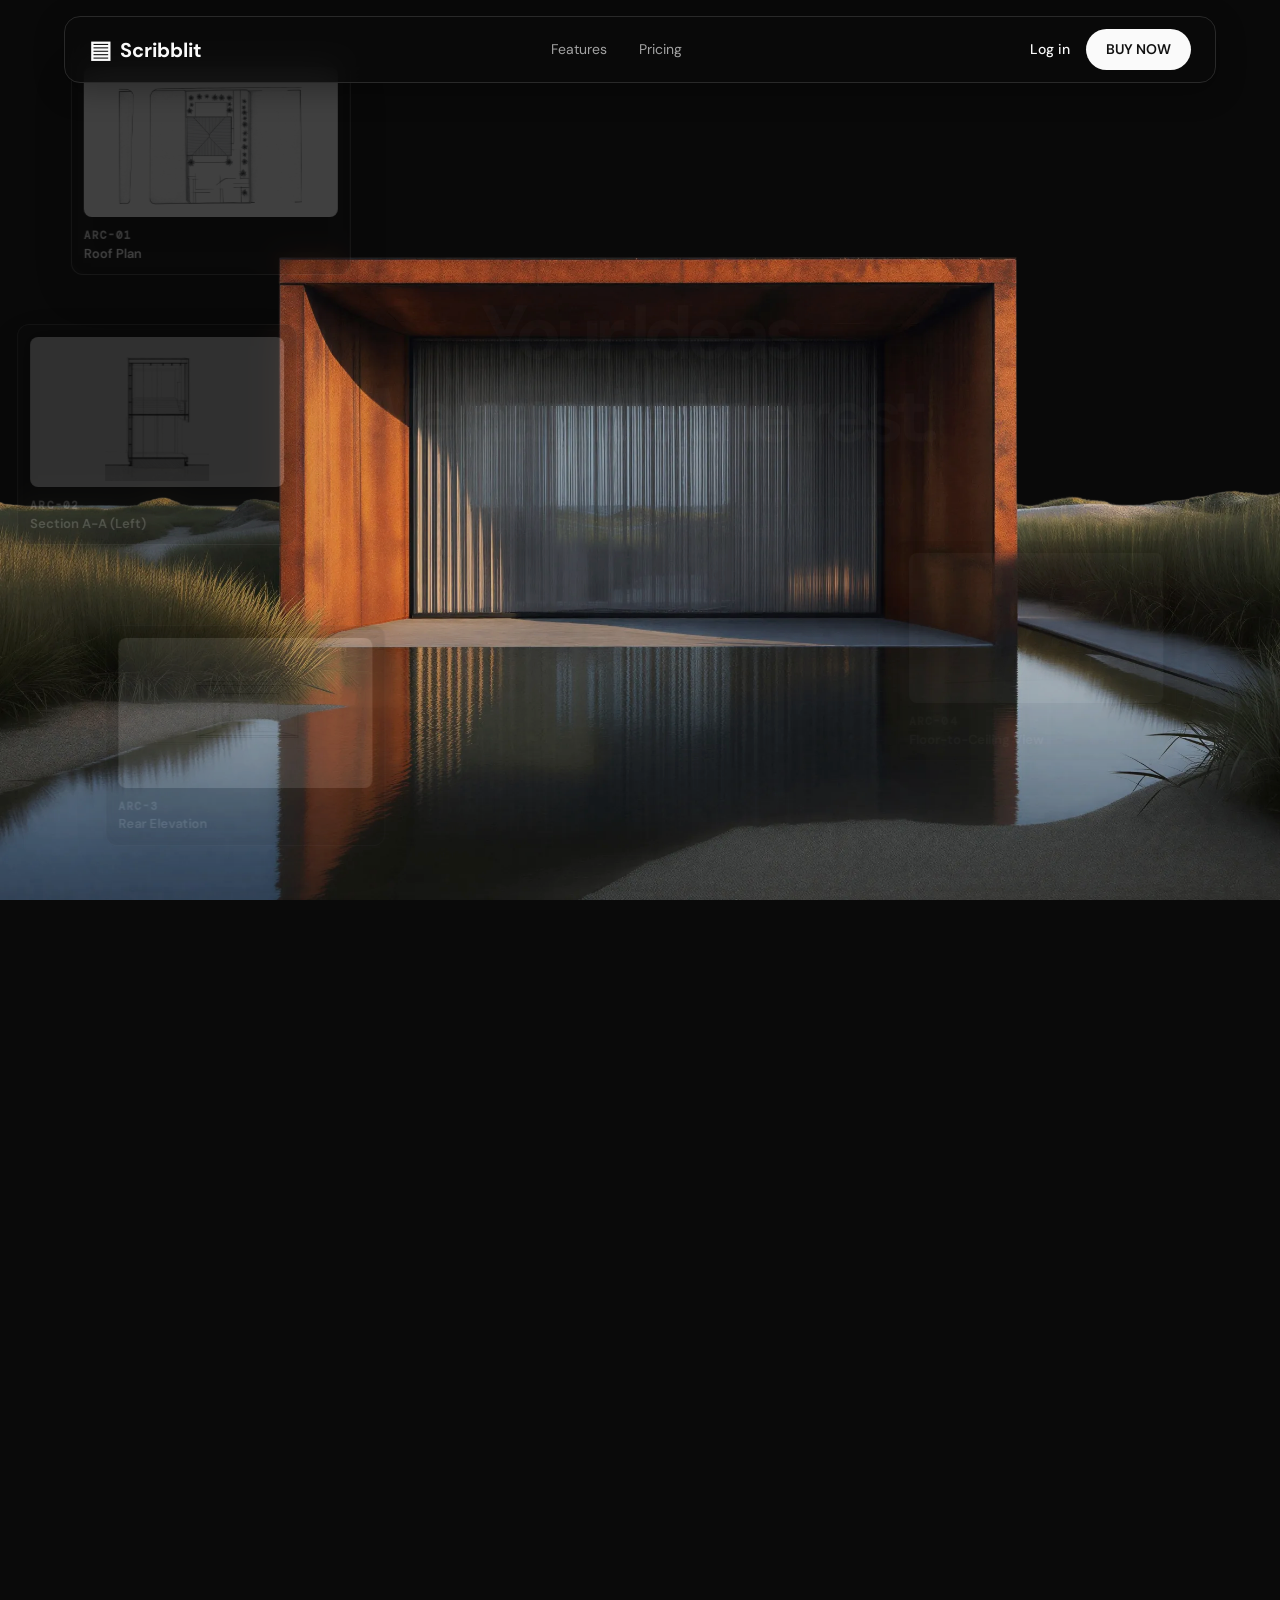
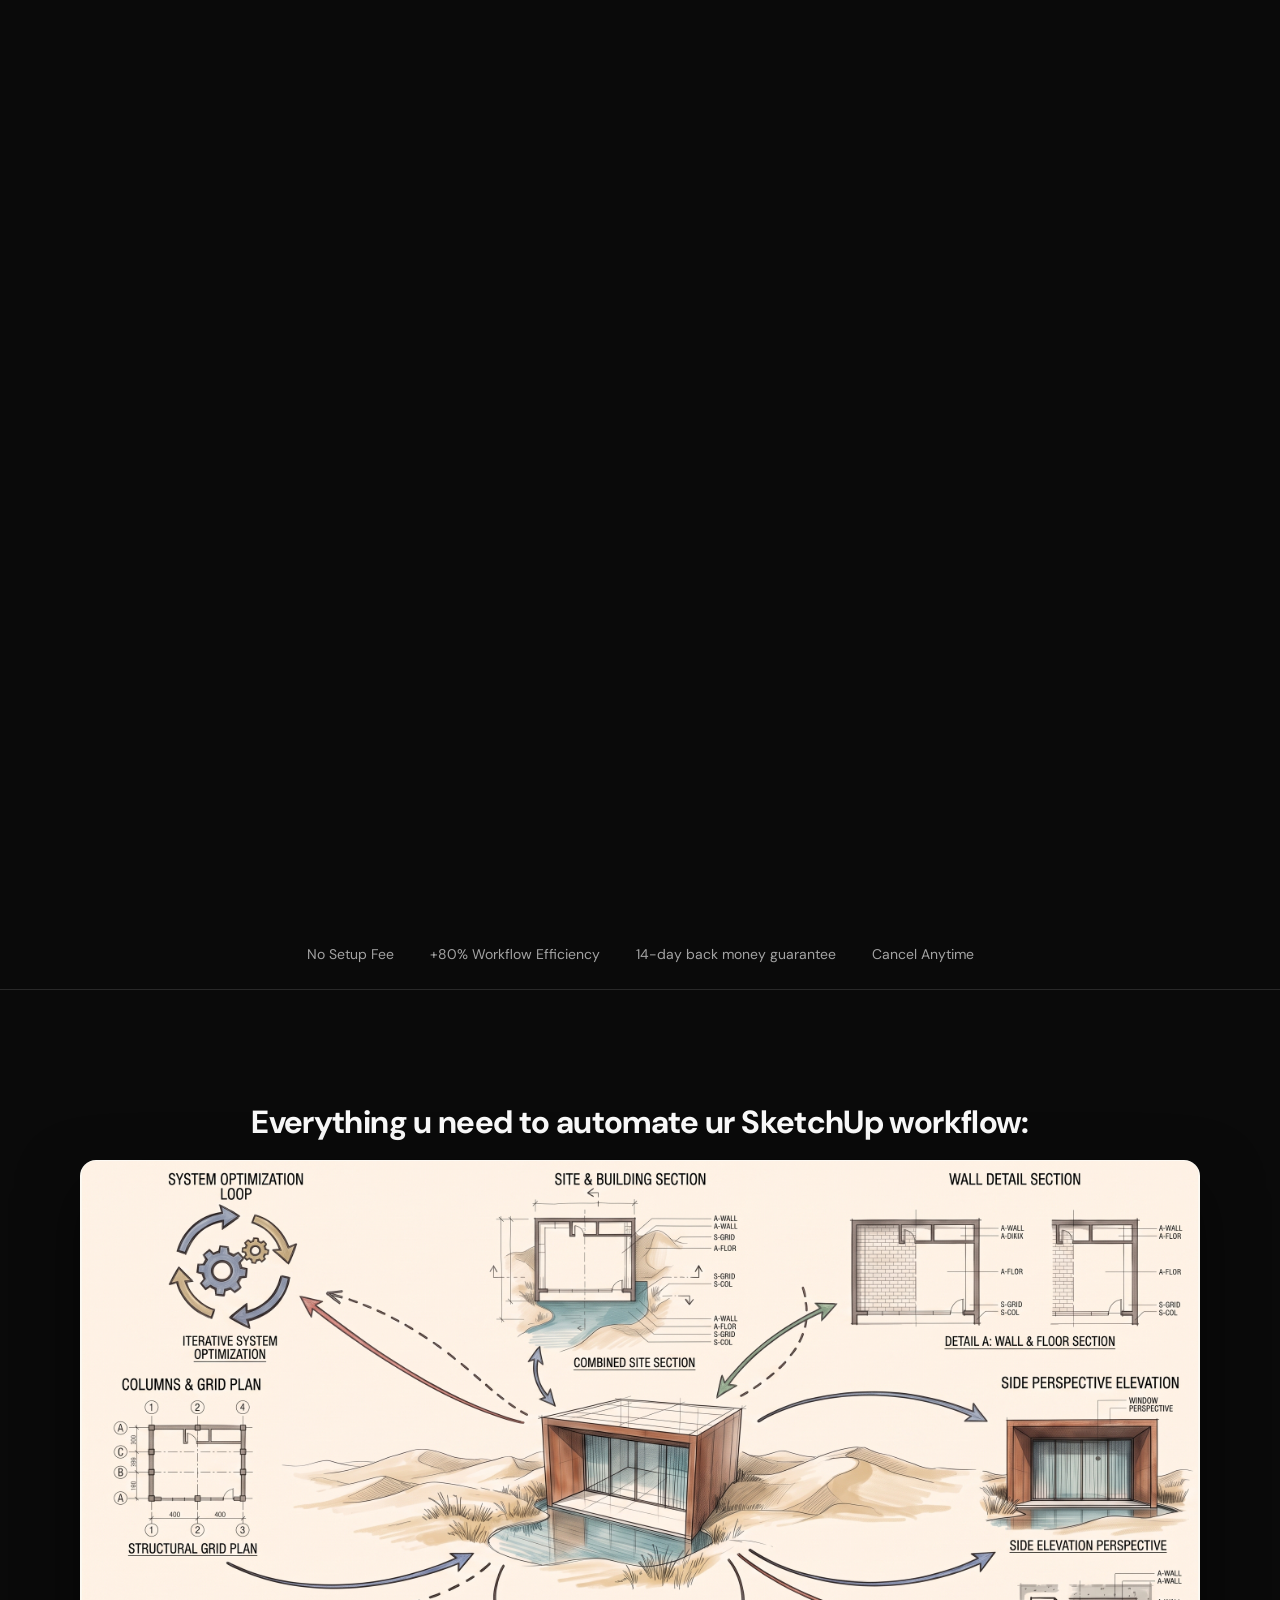
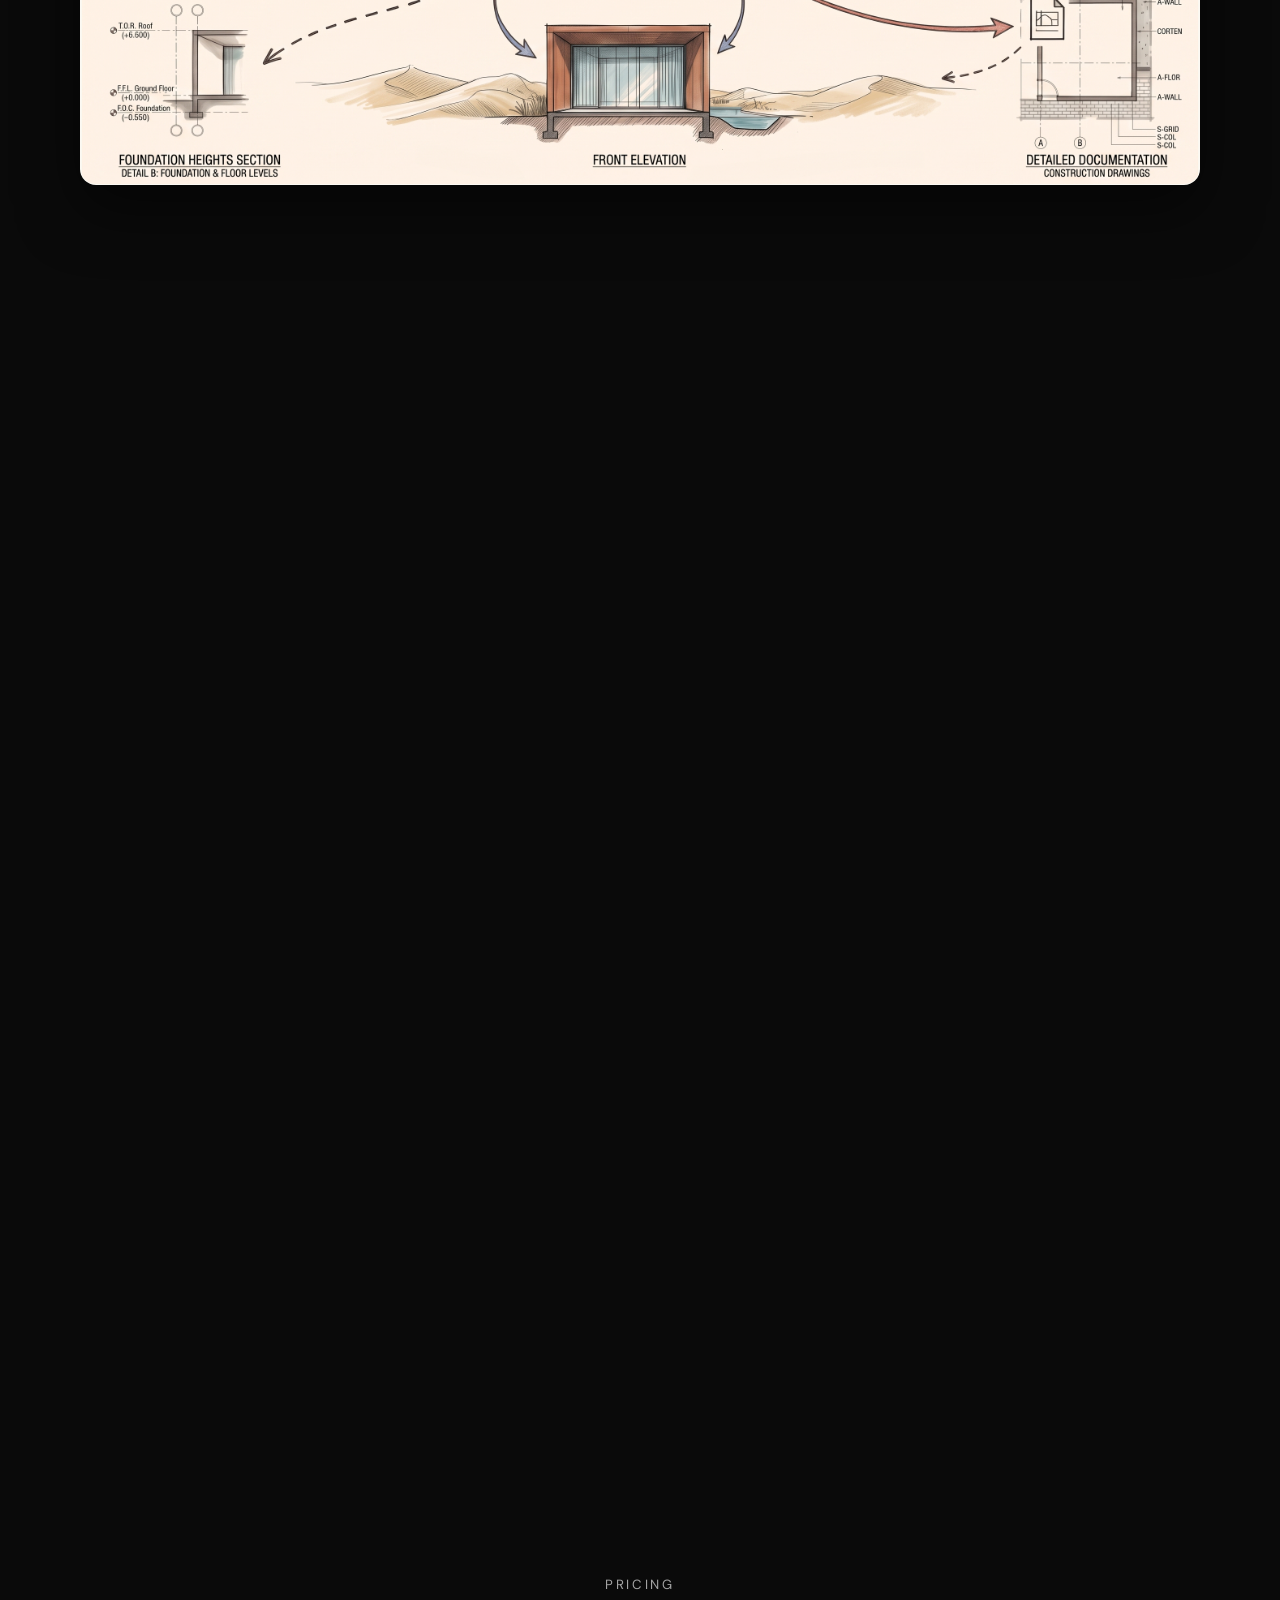
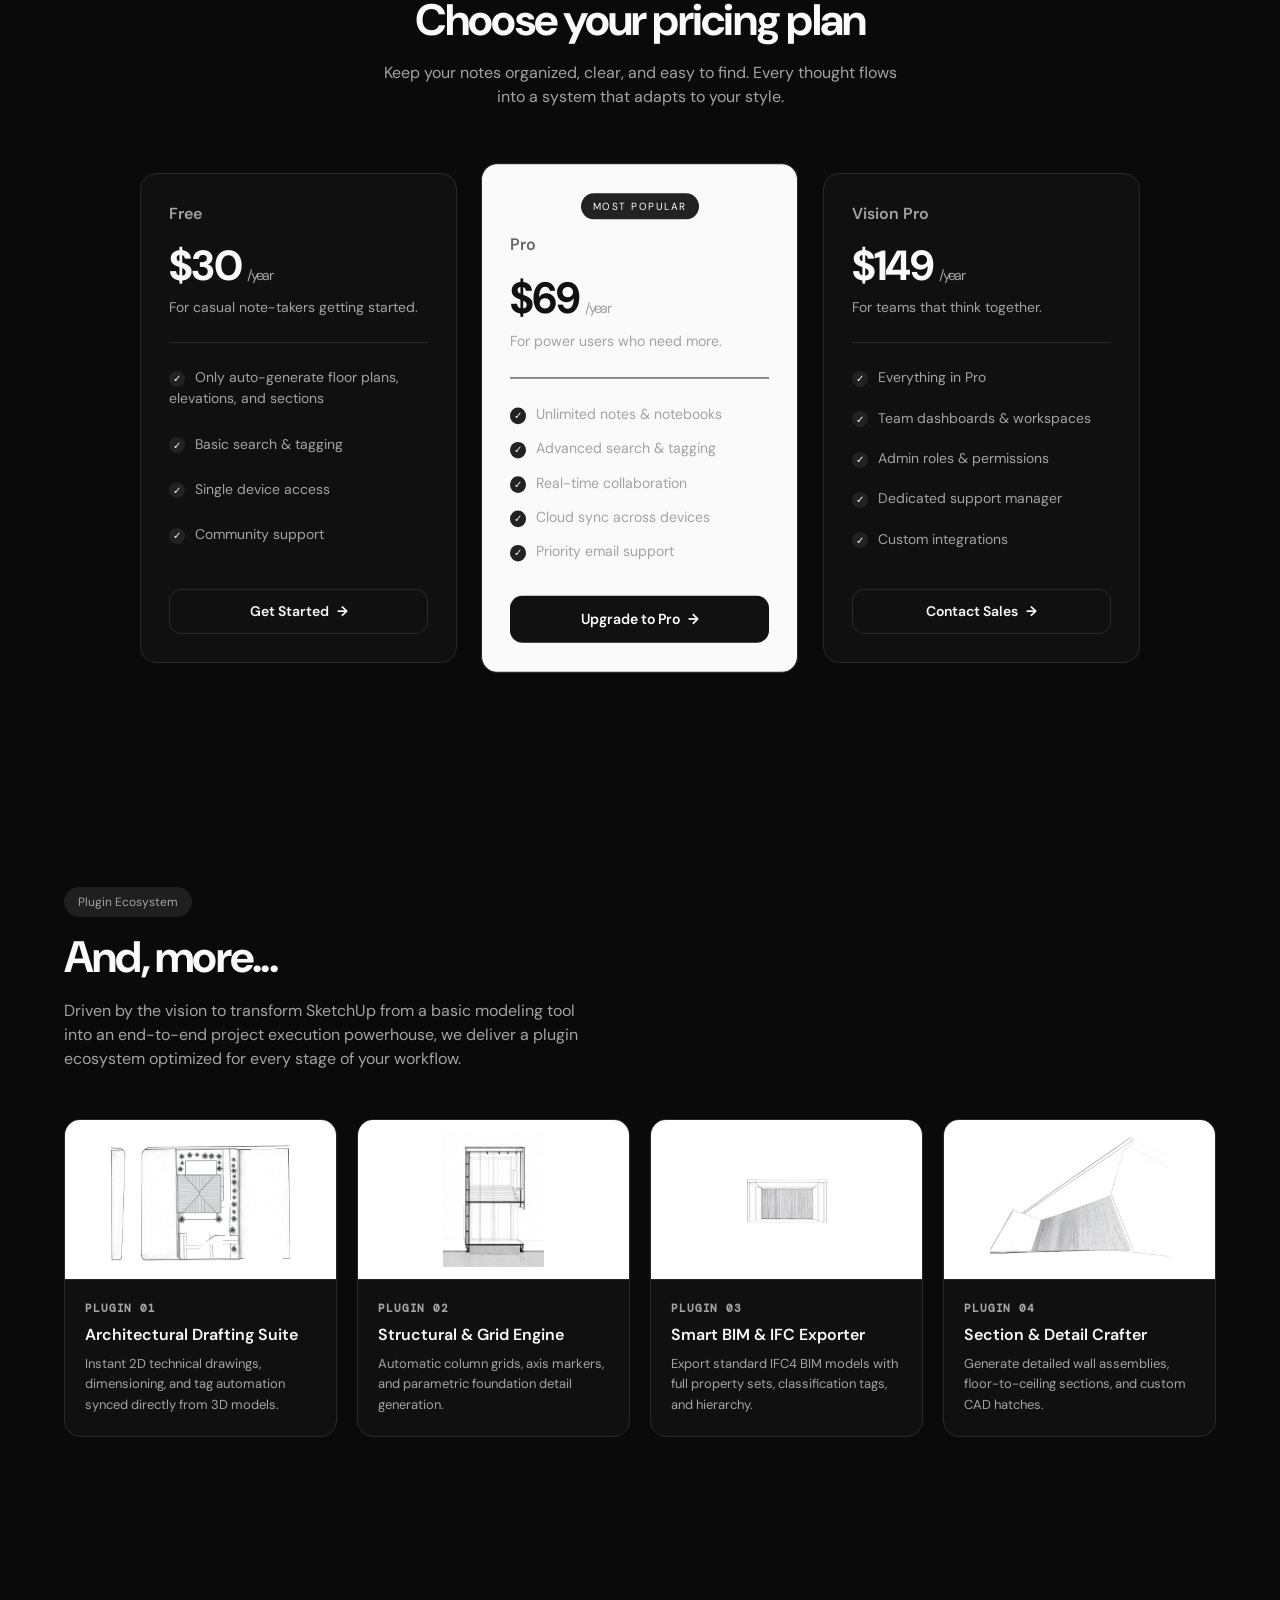
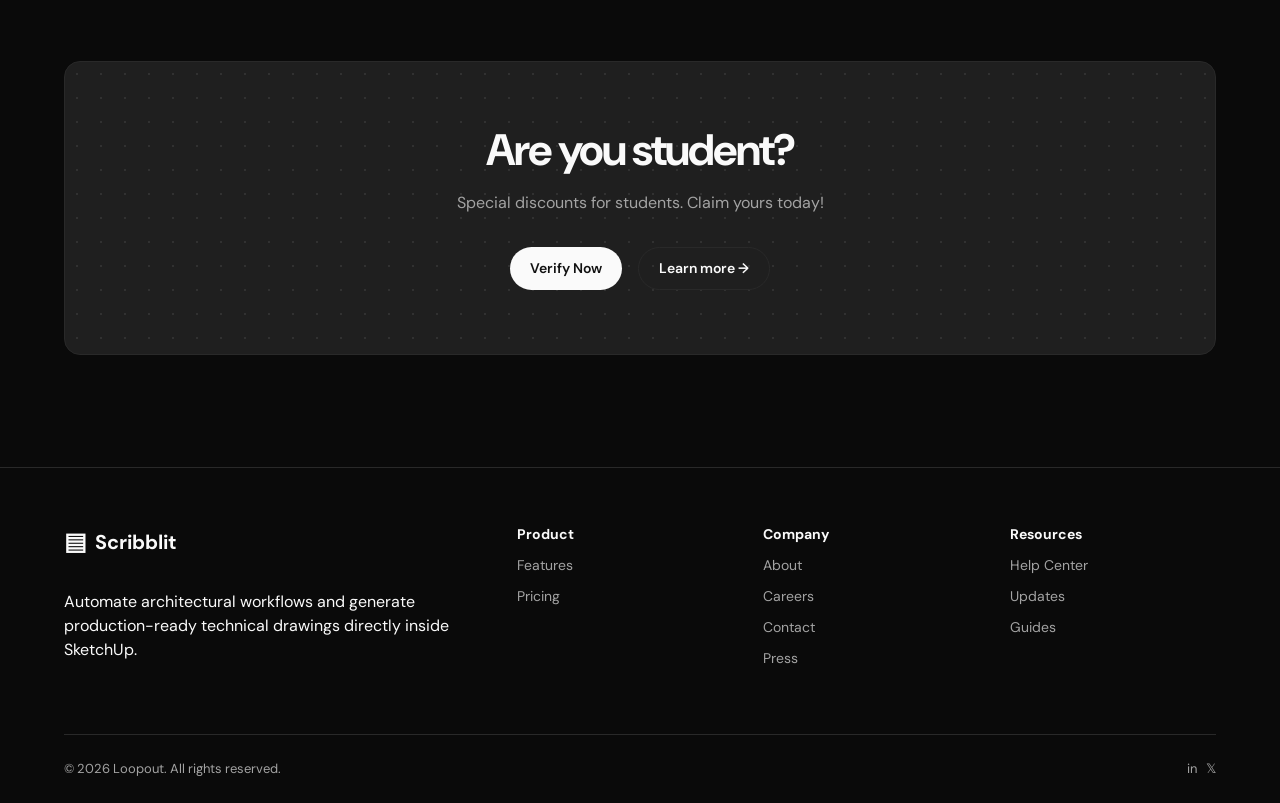
==== index.html @ 2c8068a8 "Add files via upload" ====
<!doctype html>
<html lang="en" class="dark">

<head>
  <meta charset="UTF-8" />
  <meta name="viewport" content="width=device-width, initial-scale=1.0" />
  <meta name="description" content="Scribblit keeps ideas, notes, and daily planning in one smart notebook." />
  <title>Scribblit — Test.</title>
  <link rel="stylesheet" href="css/styles.css" />
</head>

<body>
  <header class="site-header reveal reveal-top">
    <a class="brand" href="#top" aria-label="Scribblit home"><span class="brand-icon">▤</span><span>Scribblit</span></a>
    <nav aria-label="Main navigation"><a href="#features">Features</a><a href="#pricing">Pricing</a></nav>
    <div class="header-actions"><a class="login" href="#">Log in</a><a class="button button-dark" href="#pricing">BUY
        NOW</a></div>
  </header>

  <main id="top">
    <section class="hero" id="hero">
      <div class="hero-sticky">
        <div class="hero-stage" id="hero-stage">
          <!-- Main Hero Image (stays full size) -->
          <img class="hero-image" src="image/hero-mono.png" alt="Modern architectural pavilion with reflection" />
          <div class="hero-overlay" id="hero-overlay"></div>

          <!-- Hero Headline & Subtitle (fades out on scroll) -->
          <div class="hero-content" id="hero-content">
            <h1>Your Ideas<br />We handle the rest.</h1>
            <div id="hero-subtitle" class="hero-subtitle"><span>Automate architectural workflows and generate
                production-ready technical drawings directly inside SketchUp.</span></div>
          </div>

          <!-- ==========================================================================
               5 THẺ BẢN VẼ KIẾN TRÚC CHI TIẾT (CALLOUT CARDS)
               Tên chuẩn tiếng Anh kỹ thuật, chữ màu trắng, hình ảnh phóng to
               ========================================================================== -->
          <div class="callout-cards" id="callout-cards">
            <!-- Card 1: Roof Plan -->
            <article class="callout-card callout-card-top" id="card-top">
              <div class="callout-card-img">
                <img src="image/arc3-top.png" alt="Roof Plan" />
              </div>
              <div class="callout-card-info">
                <span class="callout-code">ARC-01</span>
                <h4>Roof Plan</h4>
              </div>
            </article>

            <!-- Card 2: Longitudinal Section (Left) -->
            <article class="callout-card callout-card-section-left" id="card-section-left">
              <div class="callout-card-img">
                <img src="image/arc5-scection-left.png" alt="Longitudinal Section Left" />
              </div>
              <div class="callout-card-info">
                <span class="callout-code">ARC-02</span>
                <h4>Section A-A (Left)</h4>
              </div>
            </article>

            <!-- Card 3: Rear Elevation -->
            <article class="callout-card callout-card-back" id="card-back">
              <div class="callout-card-img">
                <img src="image/arc2-back.png" alt="Rear Elevation" />
              </div>
              <div class="callout-card-info">
                <span class="callout-code">ARC-3</span>
                <h4>Rear Elevation</h4>
              </div>
            </article>

            <!-- Card 4: Floor-to-Ceiling Perspective -->
            <article class="callout-card callout-card-ceiling" id="card-ceiling">
              <div class="callout-card-img">
                <img src="image/arc8-view-finish-to-ceiling.png" alt="Floor-to-Ceiling Perspective" />
              </div>
              <div class="callout-card-info">
                <span class="callout-code">ARC-04</span>
                <h4>Floor-to-Ceiling View</h4>
              </div>
            </article>

            <!-- Card 5: Front Elevation -->
            <article class="callout-card callout-card-front" id="card-front">
              <div class="callout-card-img">
                <img src="image/arc1-front.png" alt="Front Elevation" />
              </div>
              <div class="callout-card-info">
                <span class="callout-code">ARC-05</span>
                <h4>Front Elevation</h4>
              </div>
            </article>
          </div>

          <!-- Lightbox modal for enlarged drawing preview -->
          <div class="drawing-modal" id="drawing-modal" aria-hidden="true">
            <div class="drawing-modal-backdrop"></div>
            <div class="drawing-modal-content">
              <button class="drawing-modal-close" aria-label="Close modal">✕</button>
              <img id="modal-img" src="" alt="Architectural drawing preview" />
              <div class="modal-caption" id="modal-caption"></div>
            </div>
          </div>
        </div>
      </div>
    </section>

    <section class="trust-bar">
      <div class="trust-items"><span>No Setup Fee</span><span>+80% Workflow Efficiency</span><span>14-day back money
          guarantee</span><span>Cancel Anytime</span></div>
    </section>

    <section id="features" class="features-scroll-section">
      <div class="features-sticky-wrap">
        <div class="container features-container">
          <div class="section-heading features-heading">
            <h2>Everything u need to automate ur SketchUp workflow:</h2>
          </div>

          <div class="features-showcase" id="features-showcase">
            <div class="features-image-wrap">
              <img src="image/feature.jpg" alt="Automate SketchUp architectural workflow diagram"
                class="features-main-img" />

              <!-- Các khung chữ hiển thị tính năng đè lên ảnh (Chỉ tên tính năng, không mô tả) -->
              <!-- Bạn có thể tùy chỉnh tọa độ %, hoặc copy thêm tính năng thứ 5, 6... tại đây -->
              <div class="features-tags-overlay" id="features-tags-overlay">
                <!-- 1. Auto-generate floor plans, elevations, and sections (Đặt gần bản vẽ mặt bằng ở đỉnh) -->
                <div class="feature-tag-box" style="left: 50%; top: 4%; --tx: -50%; --ty: 0%;">
                  <span class="feature-tag-title">Auto-generate floor plans, elevations, and sections</span>
                </div>

                <!-- 2. Auto-generate column grids and level grids (Đặt bên trái gần biểu tượng bánh răng quy trình) -->
                <div class="feature-tag-box" style="left: 4%; top: 48%; --tx: 0%; --ty: -50%;">
                  <span class="feature-tag-title">Auto-generate column grids and level grids</span>
                </div>

                <!-- 3. Export CAD with full layers and hatches (Đặt bên phải gần biểu tượng bản vẽ CAD) -->
                <div class="feature-tag-box" style="right: 4%; top: 20%; --tx: 0%; --ty: 0%;">
                  <span class="feature-tag-title">Export CAD with full layers and hatches</span>
                </div>

                <!-- 4. Export BIM model in IFC format (Đặt góc dưới bên phải gần mô hình/dữ liệu BIM) -->
                <div class="feature-tag-box" style="right: 4%; bottom: 8%; --tx: 0%; --ty: 0%;">
                  <span class="feature-tag-title">Export BIM model in IFC format</span>
                </div>
              </div>
            </div>
          </div>
        </div>
      </div>
    </section>

    <section id="pricing" class="content-section reveal">
      <div class="container pricing-container">
        <div class="center-heading"><small>PRICING</small>
          <h2>Choose your pricing plan</h2>
          <p>Keep your notes organized, clear, and easy to find. Every thought flows into a system that adapts to your
            style.</p>
        </div>
        <div class="pricing-grid">
          <article class="price-card">
            <p>Free</p><strong>$30 <small>/year</small></strong><span>For casual note-takers getting started.</span>
            <hr>
            <ul>
              <li>Only auto-generate floor plans, elevations, and sections</li>
              <li>Basic search &amp; tagging</li>
              <li>Single device access</li>
              <li>Community support</li>
            </ul><a href="#cta">Get Started <b>→</b></a>
          </article>
          <article class="price-card featured"><em>Most Popular</em>
            <p>Pro</p><strong>$69 <small>/year</small></strong><span>For power users who need more.</span>
            <hr>
            <ul>
              <li>Unlimited notes &amp; notebooks</li>
              <li>Advanced search &amp; tagging</li>
              <li>Real-time collaboration</li>
              <li>Cloud sync across devices</li>
              <li>Priority email support</li>
            </ul><a href="#cta">Upgrade to Pro <b>→</b></a>
          </article>
          <article class="price-card">
            <p>Vision Pro</p><strong>$149 <small>/year</small></strong><span>For teams that think together.</span>
            <hr>
            <ul>
              <li>Everything in Pro</li>
              <li>Team dashboards &amp; workspaces</li>
              <li>Admin roles &amp; permissions</li>
              <li>Dedicated support manager</li>
              <li>Custom integrations</li>
            </ul><a href="#cta">Contact Sales <b>→</b></a>
          </article>
        </div>
      </div>
    </section>

    <section class="content-section reveal">
      <div class="container"><span class="badge">Plugin Ecosystem</span>
        <h2 class="feature-title">And, more...</h2>
        <p class="feature-intro">Driven by the vision to transform SketchUp from a basic modeling tool into an
          end-to-end project execution powerhouse, we deliver a plugin ecosystem optimized for every stage of your
          workflow.</p>
        <div class="products-grid">
          <!-- Sản phẩm 1 -->
          <article class="product-card">
            <div class="product-card-img">
              <img src="image/arc3-top.png" alt="Architectural Drafting Suite" />
            </div>
            <div class="product-card-body">
              <span class="product-badge">PLUGIN 01</span>
              <h3>Architectural Drafting Suite</h3>
              <p>Instant 2D technical drawings, dimensioning, and tag automation synced directly from 3D models.</p>
            </div>
          </article>

          <!-- Sản phẩm 2 -->
          <article class="product-card">
            <div class="product-card-img">
              <img src="image/arc5-scection-left.png" alt="Structural & Grid Engine" />
            </div>
            <div class="product-card-body">
              <span class="product-badge">PLUGIN 02</span>
              <h3>Structural & Grid Engine</h3>
              <p>Automatic column grids, axis markers, and parametric foundation detail generation.</p>
            </div>
          </article>

          <!-- Sản phẩm 3 -->
          <article class="product-card">
            <div class="product-card-img">
              <img src="image/arc1-front.png" alt="Smart BIM & IFC Exporter" />
            </div>
            <div class="product-card-body">
              <span class="product-badge">PLUGIN 03</span>
              <h3>Smart BIM & IFC Exporter</h3>
              <p>Export standard IFC4 BIM models with full property sets, classification tags, and hierarchy.</p>
            </div>
          </article>

          <!-- Sản phẩm 4 -->
          <article class="product-card">
            <div class="product-card-img">
              <img src="image/arc8-view-finish-to-ceiling.png" alt="Section & Detail Crafter" />
            </div>
            <div class="product-card-body">
              <span class="product-badge">PLUGIN 04</span>
              <h3>Section & Detail Crafter</h3>
              <p>Generate detailed wall assemblies, floor-to-ceiling sections, and custom CAD hatches.</p>
            </div>
          </article>
        </div>
      </div>
    </section>

    <section id="cta" class="content-section reveal">
      <div class="container">
        <div class="cta-card">
          <h2>Are you student?</h2>
          <p>Special discounts for students. Claim yours today!</p>
          <div><a class="button button-dark" href="#top">Verify Now</a><a class="button button-outline"
              href="#top">Learn
              more →</a></div>
        </div>
      </div>
    </section>
  </main>

  <footer class="site-footer reveal">
    <div class="container">
      <div class="footer-grid">
        <div><a class="brand" href="#top"><span class="brand-icon">▤</span><span>Scribblit</span></a>
          <p>Automate architectural workflows and generate
            production-ready technical drawings directly inside SketchUp.</p>
        </div>
        <div>
          <h4>Product</h4><a href="#features">Features</a><a href="#pricing">Pricing</a>
        </div>
        <div>
          <h4>Company</h4><a href="#">About</a><a href="#">Careers</a><a href="#">Contact</a><a href="#">Press</a>
        </div>
        <div>
          <h4>Resources</h4><a href="#">Help Center</a><a href="#">Updates</a><a href="#">Guides</a>
        </div>
      </div>
      <div class="footer-bottom"><span>© 2026 Loopout. All rights reserved.</span><span>in &nbsp; 𝕏</span></div>
    </div>
  </footer>
  <script src="js/main.js" defer></script>
</body>

</html>
---- css/styles.css ----
@import url('https://fonts.googleapis.com/css2?family=DM+Mono:wght@400;500&family=DM+Sans:wght@400;500;600;700&display=swap');

/* ==========================================================================
   1. CSS VARIABLES & THEME SETUP
   ========================================================================== */
:root {
  --bg: #0a0a0a;
  --fg: #fafafa;
  --muted: #a3a3a3;
  --card: #101010;
  --secondary: #1f1f1f;
  --border: #292929;
  --radius: 16px;
}

/* Light Theme Variables */
html.light {
  --bg: #f7f7f8;
  --fg: #111111;
  --muted: #666666;
  --card: #ffffff;
  --secondary: #eeeeef;
  --border: #e2e2e4;
}

/* ==========================================================================
   2. RESET & BASE ELEMENTS
   ========================================================================== */
* {
  box-sizing: border-box;
}

html {
  scroll-behavior: smooth;
}

body {
  margin: 0;
  background: var(--bg);
  color: var(--fg);
  font-family: 'DM Sans', Arial, sans-serif;
  line-height: 1.5;
  transition: background-color 0.3s ease, color 0.3s ease;
}

a {
  color: inherit;
  text-decoration: none;
}

button {
  font: inherit;
  color: inherit;
  border: 0;
  cursor: pointer;
  background: none;
}

/* ==========================================================================
   3. LAYOUT UTILITIES
   ========================================================================== */
.container {
  width: min(1152px, calc(100% - 48px));
  margin: auto;
}

.section-pad {
  padding: 96px 24px 0;
}

.content-section {
  padding: 112px 0;
}

/* ==========================================================================
   4. NAVIGATION & HEADER
   ========================================================================== */
.site-header {
  position: fixed;
  z-index: 10;
  top: 16px;
  left: 50%;
  transform: translateX(-50%);
  width: min(1152px, calc(100% - 32px));
  display: flex;
  align-items: center;
  justify-content: space-between;
  padding: 12px 24px;
  border: 1px solid var(--border);
  border-radius: var(--radius);
  background: rgba(10, 10, 10, 0.8);
  backdrop-filter: blur(14px);
  -webkit-backdrop-filter: blur(14px);
  box-shadow: 0 8px 30px rgba(0, 0, 0, 0.3);
  transition: background-color 0.3s ease, border-color 0.3s ease;
}

html.light .site-header {
  background: rgba(255, 255, 255, 0.85);
}

.brand {
  display: flex;
  align-items: center;
  gap: 8px;
  font-weight: 700;
  font-size: 20px;
}

.brand-icon {
  font-size: 24px;
}

.site-header nav {
  display: flex;
  gap: 32px;
  color: var(--muted);
  font-size: 14px;
}

.site-header nav a:hover,
.site-footer a:hover {
  color: var(--fg);
}

.header-actions {
  display: flex;
  align-items: center;
  gap: 16px;
  font-size: 14px;
}

.login {
  font-weight: 500;
}

/* Common Button Styles */
.button {
  display: inline-flex;
  align-items: center;
  justify-content: center;
  border-radius: 999px;
  padding: 10px 20px;
  font-size: 14px;
  font-weight: 600;
  transition: 0.2s ease;
}

.button-dark {
  background: var(--fg);
  color: #111;
}

.button-dark:hover {
  opacity: 0.85;
}

.button-outline {
  border: 1px solid var(--border);
}

.button-outline:hover {
  background: var(--secondary);
}

/* ==========================================================================
   5. HERO SECTION & ARCHITECTURAL CALLOUTS
   ========================================================================== */
.hero {
  height: 280vh;
  position: relative;
  width: 100%;
  margin: 0;
  padding: 0;
}

.hero-sticky {
  position: sticky;
  top: 0;
  height: 100vh;
  width: 100%;
  overflow: hidden;
}

.hero-stage {
  position: relative;
  width: 100%;
  height: 100%;
  overflow: hidden;
}

.hero-stage>.hero-image {
  position: absolute;
  inset: 0;
  width: 100%;
  height: 100%;
  object-fit: cover;
  object-position: center 42%;
}

/* Dark overlay for contrast on Hero text */
.hero-overlay {
  position: absolute;
  inset: 0;
  width: 100%;
  height: 100%;
  background: rgba(10, 10, 10, 0.55);
  pointer-events: none;
  z-index: 1;
  transition: opacity 0.1s linear;
}

/* Hero Content */
.hero-content {
  position: relative;
  z-index: 2;
  width: 100%;
  height: 100%;
  display: flex;
  flex-direction: column;
  align-items: center;
  justify-content: center;
  text-align: center;
  padding: 64px 24px;
  box-sizing: border-box;
  will-change: opacity, transform;
}


/* Callout Detail Cards (Các khung ảnh kiến trúc - phóng to, chữ trắng) */
.callout-cards {
  position: absolute;
  inset: 0;
  pointer-events: none;
  z-index: 5;
}

.callout-card {
  position: absolute;
  width: min(280px, 26vw);
  background: rgba(14, 14, 14, 0.9);
  border: 1px solid rgba(255, 255, 255, 0.25);
  border-radius: 12px;
  padding: 12px;
  box-shadow: 0 18px 40px rgba(0, 0, 0, 0.6);
  backdrop-filter: blur(14px);
  -webkit-backdrop-filter: blur(14px);
  cursor: pointer;
  pointer-events: auto;
  opacity: 0;
  transition: transform 0.25s cubic-bezier(0.16, 1, 0.3, 1), border-color 0.25s ease, box-shadow 0.25s ease, opacity 0.2s ease;
}

html.light .callout-card {
  background: rgba(255, 255, 255, 0.94);
  border: 1px solid rgba(0, 0, 0, 0.16);
  box-shadow: 0 18px 40px rgba(0, 0, 0, 0.15);
}

.callout-card:hover {
  transform: translateY(-4px) scale(1.02);
  border-color: rgba(255, 255, 255, 0.6);
  box-shadow: 0 24px 48px rgba(0, 0, 0, 0.7);
}

html.light .callout-card:hover {
  border-color: rgba(0, 0, 0, 0.4);
}

.callout-card-img {
  width: 100%;
  height: 150px;
  background: #ffffff;
  border-radius: 8px;
  overflow: hidden;
  display: flex;
  align-items: center;
  justify-content: center;
  padding: 6px;
  box-sizing: border-box;
}

.callout-card-img img {
  width: 100%;
  height: 100%;
  object-fit: contain;
  display: block;
}

.callout-card-info {
  padding-top: 10px;
  display: flex;
  flex-direction: column;
  gap: 2px;
}

/* Tên mã và tiêu đề bản vẽ hiển thị MÀU TRẮNG */
.callout-code {
  font-family: 'DM Mono', monospace;
  font-size: 11px;
  font-weight: 700;
  color: #ffffff;
  letter-spacing: 0.1em;
  text-transform: uppercase;
  opacity: 0.85;
}

.callout-card-info h4 {
  margin: 0;
  font-size: 13px;
  font-weight: 600;
  color: #ffffff;
  line-height: 1.3;
}

html.light .callout-code {
  color: #111111;
}

html.light .callout-card-info h4 {
  color: #111111;
}

/* ==========================================================================
   VỊ TRÍ 5 KHUNG ẢNH KIẾN TRÚC (CALLOUT CARDS POSITIONS)
   Bạn có thể tùy chỉnh các giá trị top, bottom, left, right ở đây để dời vị trí ảnh
   ========================================================================== */
/* 1. Ảnh Mặt bằng mái (Roof Plan) */
.callout-card-top {
  top: 6%;
  left: 7%;
}

/* 2. Ảnh Mặt cắt bên trái (Section Left) */
.callout-card-section-left {
  top: 36%;
  left: 3%;
}

/* 3. Ảnh Mặt sau (Rear Elevation) */
.callout-card-back {
  bottom: 6%;
  left: 10%;
}

/* 4. Ảnh Góc nhìn sàn lên trần (Floor-to-Ceiling) */
.callout-card-ceiling {
  top: 60%;
  right: 10%;
}

/* 5. Ảnh Mặt đứng chính diện (Front Elevation) */
.callout-card-front {
  top: 15%;
  right: 3%;
}

/* Lightbox Modal for Full View */
.drawing-modal {
  position: fixed;
  inset: 0;
  z-index: 100;
  display: flex;
  align-items: center;
  justify-content: center;
  opacity: 0;
  pointer-events: none;
  transition: opacity 0.25s ease;
}

.drawing-modal.active {
  opacity: 1;
  pointer-events: auto;
}

.drawing-modal-backdrop {
  position: absolute;
  inset: 0;
  background: rgba(0, 0, 0, 0.78);
  backdrop-filter: blur(12px);
  -webkit-backdrop-filter: blur(12px);
}

.drawing-modal-content {
  position: relative;
  z-index: 1;
  max-width: 90vw;
  max-height: 85vh;
  background: #ffffff;
  border-radius: 16px;
  padding: 24px;
  box-shadow: 0 30px 60px rgba(0, 0, 0, 0.6);
  display: flex;
  flex-direction: column;
  align-items: center;
  transform: scale(0.92);
  transition: transform 0.25s cubic-bezier(0.16, 1, 0.3, 1);
}

.drawing-modal.active .drawing-modal-content {
  transform: scale(1);
}

.drawing-modal-close {
  position: absolute;
  top: 12px;
  right: 12px;
  width: 36px;
  height: 36px;
  border-radius: 50%;
  background: rgba(0, 0, 0, 0.08);
  color: #111;
  font-size: 16px;
  display: grid;
  place-items: center;
  transition: background 0.2s ease;
}

.drawing-modal-close:hover {
  background: rgba(0, 0, 0, 0.16);
}

.drawing-modal-content img {
  max-width: 78vw;
  max-height: 68vh;
  object-fit: contain;
  display: block;
}

.modal-caption {
  margin-top: 14px;
  font-size: 14px;
  font-weight: 600;
  color: #111;
  font-family: 'DM Mono', monospace;
}

@media (max-width: 850px) {
  .callout-card {
    width: 140px;
    padding: 6px;
  }

  .callout-card-img {
    height: 75px;
  }

  .callout-card-info h4 {
    font-size: 11px;
  }

  .callout-code {
    font-size: 9px;
  }

  /* ==========================================================================
     A. VỊ TRÍ 5 KHUNG ẢNH TRÊN ĐIỆN THOẠI / TABLET (CALLOUT CARDS ON MOBILE)
     ========================================================================== */
  .callout-card-top {
    left: 30%;
    top: 10%;
  }

  .callout-card-section-left {
    left: 2%;
    top: 32%;
  }

  .callout-card-back {
    left: 4%;
    bottom: 28%;
  }

  .callout-card-ceiling {
    right: 4%;
    top: 70%;
  }

  .callout-card-front {
    right: 2%;
    top: 38%;
  }

  /* Tùy chỉnh khối Features trên điện thoại / tablet */
  .features-scroll-section {
    height: 190vh;
  }

  .features-sticky-wrap {
    padding: 60px 12px 20px;
  }

  .features-heading h2 {
    font-size: 18px;
    margin-bottom: 12px;
  }

  .features-container {
    width: calc(100% - 24px);
    max-width: 100%;
  }

  .features-image-wrap {
    width: 100%;
    aspect-ratio: 2752 / 1536;
    height: auto;
    max-height: 52vh;
  }

  .feature-tag-box {
    font-size: 10px;
    padding: 6px 10px;
    gap: 6px;
    white-space: normal;
    max-width: 165px;
    line-height: 1.25;
    border-radius: 8px;
  }

  .feature-tag-icon {
    font-size: 9px;
  }
}

.proof {
  display: inline-flex;
  gap: 8px;
  align-items: center;
  border: 1px solid rgba(255, 255, 255, 0.2);
  background: rgba(255, 255, 255, 0.06);
  padding: 6px 16px;
  border-radius: 999px;
  color: rgba(255, 255, 255, 0.6);
  font-size: 12px;
  margin-bottom: 24px;
}

.hero h1 {
  max-width: 800px;
  margin: 0;
  font-size: clamp(42px, 6vw, 78px);
  line-height: 1.08;
  letter-spacing: -0.05em;
}

.hero-subtitle {
  max-width: 600px;
  margin-top: 24px;
  color: rgba(255, 255, 255, 0.8);
  font-size: 17px;
  transition: text-align 0.2s ease;
}

.hero-subtitle span {
  display: inline-block;
  background: rgba(255, 255, 255, 0.12);
  padding: 3px 6px;
  border-radius: 4px;
  line-height: 1.8;
  transition: all 0.2s ease;
}

/* Preset font classes applied via JS */
.hero-subtitle span.sans {
  font-family: 'DM Sans', sans-serif;
  text-transform: none;
}

.hero-subtitle span.display {
  font-family: 'DM Sans', sans-serif;
  font-weight: 700;
  letter-spacing: -0.02em;
}

.hero-subtitle span.mono {
  font-family: 'DM Mono', monospace;
  letter-spacing: -0.02em;
}

.hero-subtitle span.serif {
  font-family: Georgia, 'Times New Roman', serif;
  font-style: italic;
}

.hero-subtitle span.upper {
  text-transform: uppercase;
  letter-spacing: 0.08em;
  font-size: 14px;
}

/* ==========================================================================
   6. INTERACTIVE FORMATTING TOOLBAR
   ========================================================================== */
.toolbar {
  display: flex;
  align-items: center;
  gap: 4px;
  margin-top: 32px;
  padding: 8px 16px;
  border: 1px solid rgba(255, 255, 255, 0.2);
  border-radius: 999px;
  background: rgba(255, 255, 255, 0.07);
  backdrop-filter: blur(10px);
  -webkit-backdrop-filter: blur(10px);
}

.toolbar i {
  height: 18px;
  width: 1px;
  background: rgba(255, 255, 255, 0.2);
  margin: 0 8px;
}

.tool {
  min-width: 28px;
  padding: 5px 8px;
  border-radius: 6px;
  color: rgba(255, 255, 255, 0.73);
  transition: background 0.15s ease, color 0.15s ease;
}

.tool:hover,
.tool.active {
  background: rgba(255, 255, 255, 0.15);
  color: #fff;
}

/* Style Dropdown Picker */
.style-picker {
  position: relative;
}

.style-button {
  display: flex;
  align-items: center;
  gap: 8px;
  text-align: left;
}

.style-button span:first-child {
  display: flex;
  flex-direction: column;
  line-height: 1.1;
}

.style-button b {
  font-size: 10px;
}

.style-button small {
  font-size: 9px;
  color: rgba(255, 255, 255, 0.55);
}

.style-menu {
  position: absolute;
  bottom: 42px;
  left: 0;
  width: 160px;
  overflow: hidden;
  border: 1px solid rgba(255, 255, 255, 0.2);
  border-radius: 12px;
  background: rgba(17, 17, 17, 0.95);
  box-shadow: 0 14px 40px rgba(0, 0, 0, 0.5);
  backdrop-filter: blur(18px);
  -webkit-backdrop-filter: blur(18px);
  z-index: 20;
}

.style-menu button {
  display: flex;
  width: 100%;
  justify-content: space-between;
  align-items: center;
  padding: 10px 12px;
  color: rgba(255, 255, 255, 0.7);
  text-align: left;
  font-size: 12px;
  transition: background 0.15s ease, color 0.15s ease;
}

.style-menu button small {
  display: block;
  font-size: 10px;
  opacity: 0.7;
}

.style-menu button:hover,
.style-menu button.selected {
  background: rgba(255, 255, 255, 0.15);
  color: #fff;
}

/* ==========================================================================
   7. TRUST BAR SECTION
   ========================================================================== */
.trust-bar {
  border-bottom: 1px solid var(--border);
  padding: 24px;
}

.trust-items {
  display: flex;
  justify-content: center;
  flex-wrap: wrap;
  gap: 36px;
  color: var(--muted);
  font-size: 14px;
}

/* ==========================================================================
   8. HEADINGS & SHARED COMPONENTS
   ========================================================================== */
.section-heading {
  margin-bottom: 48px;
}

.section-heading h2,
.center-heading h2,
.feature-title,
.cta-card h2 {
  font-size: clamp(32px, 4vw, 44px);
  line-height: 1.12;
  letter-spacing: -0.04em;
  margin: 0;
}

.section-heading p,
.center-heading p,
.feature-intro {
  max-width: 520px;
  color: var(--muted);
  margin: 16px 0 0;
}

.badge {
  display: inline-block;
  background: var(--secondary);
  border-radius: 999px;
  padding: 6px 14px;
  color: var(--muted);
  font-size: 12px;
}

/* Shared Card Wrapper Styling */
.features-card,
.feature-card,
.platform-card,
.price-card,
.cta-card {
  border: 1px solid var(--border);
  background: var(--card);
  border-radius: var(--radius);
  overflow: hidden;
}

/* ==========================================================================
   10. FEATURES SCROLL SHOWCASE (INTERACTIVE ARCHITECTURAL DIAGRAM)
   ========================================================================== */
.features-scroll-section {
  position: relative;
  height: 230vh;
  margin: 0;
  padding: 0;
  background: transparent;
}

.features-sticky-wrap {
  position: sticky;
  top: 0;
  height: 100vh;
  width: 100%;
  display: flex;
  align-items: center;
  justify-content: center;
  overflow: hidden;
  box-sizing: border-box;
  padding: 30px 16px 20px;
}

.features-container {
  display: flex;
  flex-direction: column;
  align-items: center;
  justify-content: center;
  height: 100%;
  width: min(1152px, calc(100% - 32px));
  max-width: 1152px;
  margin: 0 auto;
}

.features-heading {
  margin-bottom: 20px;
  text-align: center;
  width: 100%;
}

.features-heading h2 {
  font-size: clamp(20px, 2.6vw, 32px);
  margin: 0;
  letter-spacing: -0.02em;
}

.features-showcase {
  position: relative;
  width: 100%;
  display: flex;
  justify-content: center;
  align-items: center;
}

.features-image-wrap {
  position: relative;
  width: min(1152px, calc(100% - 32px));
  max-width: 1152px;
  aspect-ratio: 2752 / 1536;
  max-height: calc(100vh - 130px);
  border-radius: 16px;
  overflow: hidden;
  background: #fbf8f0;
  border: 1px solid rgba(255, 255, 255, 0.16);
  box-shadow: 0 24px 60px rgba(0, 0, 0, 0.5);
}

html.light .features-image-wrap {
  border-color: rgba(0, 0, 0, 0.12);
  box-shadow: 0 20px 50px rgba(0, 0, 0, 0.1);
}

.features-main-img {
  width: 100%;
  height: 100%;
  object-fit: contain;
  display: block;
}

/* Overlay chứa các khung chữ tính năng đè lên ảnh */
.features-tags-overlay {
  position: absolute;
  inset: 0;
  pointer-events: none;
  z-index: 5;
}

/* Từng khung chữ hiển thị tính năng */
.feature-tag-box {
  position: absolute;
  pointer-events: auto;
  background: rgba(14, 14, 14, 0.9);
  backdrop-filter: blur(14px);
  -webkit-backdrop-filter: blur(14px);
  border: 1px solid rgba(255, 255, 255, 0.28);
  border-radius: 10px;
  padding: 9px 15px;
  display: inline-flex;
  align-items: center;
  gap: 8px;
  box-shadow: 0 12px 28px rgba(0, 0, 0, 0.55);
  color: #ffffff;
  font-family: 'DM Mono', monospace, sans-serif;
  font-size: 12px;
  font-weight: 600;
  letter-spacing: 0.02em;
  white-space: nowrap;
  cursor: default;
  opacity: 0;
  transform: translate(var(--tx, 0%), calc(var(--ty, 0%) + 18px)) scale(0.92);
  transition: opacity 0.35s cubic-bezier(0.16, 1, 0.3, 1), transform 0.35s cubic-bezier(0.16, 1, 0.3, 1), border-color 0.2s ease, box-shadow 0.2s ease;
  will-change: opacity, transform;
}

html.light .feature-tag-box {
  background: rgba(255, 255, 255, 0.94);
  color: #111111;
  border-color: rgba(0, 0, 0, 0.18);
  box-shadow: 0 12px 28px rgba(0, 0, 0, 0.12);
}

.feature-tag-box.active {
  opacity: 1;
  transform: translate(var(--tx, 0%), var(--ty, 0%)) scale(1);
}

.feature-tag-box:hover {
  border-color: rgba(255, 255, 255, 0.75);
  box-shadow: 0 16px 36px rgba(0, 0, 0, 0.7);
  transform: translate(var(--tx, 0%), var(--ty, 0%)) scale(1.03) !important;
}

html.light .feature-tag-box:hover {
  border-color: rgba(0, 0, 0, 0.4);
}

.feature-tag-icon {
  color: #ffffff;
  font-size: 11px;
  opacity: 0.9;
  flex-shrink: 0;
}

html.light .feature-tag-icon {
  color: #111111;
}

.feature-tag-title {
  display: inline-block;
  line-height: 1.25;
}

/* ==========================================================================
   11. PRICING SECTION
   ========================================================================== */
.pricing-container {
  max-width: 1000px;
}

.center-heading {
  text-align: center;
  margin-bottom: 64px;
}

.center-heading small {
  color: var(--muted);
  letter-spacing: 0.2em;
}

.center-heading p {
  margin-left: auto;
  margin-right: auto;
}

.pricing-grid {
  display: grid;
  grid-template-columns: repeat(3, 1fr);
  gap: 24px;
  align-items: stretch;
}

.price-card {
  display: flex;
  flex-direction: column;
  padding: 28px;
  transition: transform 0.2s ease, border-color 0.2s ease;
}

.price-card.featured {
  background: var(--fg);
  color: #111;
  transform: scaleY(1.04);
}

.price-card>em {
  align-self: center;
  background: #222;
  color: #fff;
  border-radius: 999px;
  padding: 5px 12px;
  font-size: 10px;
  font-style: normal;
  text-transform: uppercase;
  letter-spacing: 0.15em;
  margin-bottom: 12px;
}

.price-card p {
  color: var(--muted);
  margin: 0;
  font-weight: 600;
}

.featured p,
.featured span {
  color: #666;
}

.price-card strong {
  font-size: 42px;
  letter-spacing: -0.04em;
  margin-top: 8px;
}

.price-card strong small {
  font-size: 14px;
  color: var(--muted);
  font-weight: 400;
}

.price-card span {
  color: var(--muted);
  font-size: 14px;
}

.price-card hr {
  width: 100%;
  border: 0;
  border-top: 1px solid var(--border);
  margin: 24px 0;
}

.price-card ul {
  padding: 0;
  margin: 0;
  list-style: none;
  display: grid;
  gap: 12px;
  flex: 1;
  color: var(--muted);
  font-size: 14px;
}

.price-card li:before {
  content: '✓';
  display: inline-grid;
  place-items: center;
  width: 16px;
  height: 16px;
  margin-right: 10px;
  border-radius: 50%;
  background: #222;
  color: #fff;
  font-size: 10px;
}

.price-card a {
  display: flex;
  justify-content: center;
  gap: 8px;
  border: 1px solid var(--border);
  border-radius: 12px;
  padding: 11px;
  margin-top: 32px;
  font-size: 14px;
  font-weight: 600;
  transition: background 0.2s, color 0.2s;
}

.price-card a:hover {
  background: var(--fg);
  color: var(--bg);
}

.featured a {
  background: #111;
  color: #fff;
  border-color: #111;
}

/* ==========================================================================
   12. PRODUCTS & ECOSYSTEM SECTION (4-COLUMN HORIZONTAL LIST)
   ========================================================================== */
.feature-title {
  max-width: 620px;
  margin: 16px 0;
}

.products-grid {
  display: grid;
  grid-template-columns: repeat(4, 1fr);
  gap: 20px;
  margin-top: 48px;
}

.product-card {
  background: var(--card);
  border: 1px solid var(--border);
  border-radius: var(--radius);
  overflow: hidden;
  display: flex;
  flex-direction: column;
  transition: transform 0.25s ease, border-color 0.25s ease, box-shadow 0.25s ease;
}

.product-card:hover {
  transform: translateY(-4px);
  border-color: rgba(255, 255, 255, 0.45);
  box-shadow: 0 16px 36px rgba(0, 0, 0, 0.5);
}

html.light .product-card:hover {
  border-color: rgba(0, 0, 0, 0.35);
  box-shadow: 0 16px 36px rgba(0, 0, 0, 0.12);
}

.product-card-img {
  width: 100%;
  height: 160px;
  background: #ffffff;
  display: flex;
  align-items: center;
  justify-content: center;
  padding: 12px;
  box-sizing: border-box;
  border-bottom: 1px solid var(--border);
  overflow: hidden;
}

.product-card-img img {
  width: 100%;
  height: 100%;
  object-fit: contain;
  display: block;
  transition: transform 0.3s ease;
}

.product-card:hover .product-card-img img {
  transform: scale(1.05);
}

.product-card-body {
  padding: 20px;
  display: flex;
  flex-direction: column;
  flex: 1;
}

.product-badge {
  font-family: 'DM Mono', monospace;
  font-size: 11px;
  font-weight: 700;
  letter-spacing: 0.08em;
  color: var(--muted);
  text-transform: uppercase;
  margin-bottom: 8px;
}

.product-card-body h3 {
  font-size: 16px;
  font-weight: 600;
  line-height: 1.35;
  margin: 0 0 8px;
  color: var(--fg);
}

.product-card-body p {
  font-size: 13px;
  color: var(--muted);
  line-height: 1.6;
  margin: 0;
  flex: 1;
}

/* ==========================================================================
   13. CTA SECTION
   ========================================================================== */
.cta-card {
  position: relative;
  text-align: center;
  padding: 64px 32px;
  background: var(--secondary);
  background-image: radial-gradient(rgba(255, 255, 255, 0.08) 1px, transparent 1px);
  background-size: 24px 24px;
}

.cta-card p {
  max-width: 500px;
  margin: 16px auto 0;
  color: var(--muted);
}

.cta-card>div {
  display: flex;
  justify-content: center;
  gap: 16px;
  margin-top: 32px;
}

/* ==========================================================================
   14. FOOTER
   ========================================================================== */
.site-footer {
  border-top: 1px solid var(--border);
  padding: 56px 0 24px;
}

.footer-grid {
  display: grid;
  grid-template-columns: 2fr repeat(3, 1fr);
  gap: 40px;
}

.footer-grid>div {
  display: flex;
  flex-direction: column;
  gap: 10px;
}

.footer-grid .brand {
  margin-bottom: 4px;
}

.footer-grid h4 {
  margin: 0;
  font-size: 14px;
}

.footer-grid a:not(.brand) {
  color: var(--muted);
  font-size: 14px;
}

.footer-bottom {
  display: flex;
  justify-content: space-between;
  border-top: 1px solid var(--border);
  margin-top: 56px;
  padding-top: 24px;
  color: var(--muted);
  font-size: 13px;
}

/* ==========================================================================
   15. SCROLL ANIMATIONS
   ========================================================================== */
.reveal {
  opacity: 0;
  transform: translateY(28px);
  transition: opacity 0.7s ease, transform 0.7s ease;
}

.reveal.visible {
  opacity: 1;
  transform: none;
}

.reveal-top {
  opacity: 0;
  transform: translate(-50%, -20px);
}

.reveal-top.visible {
  transform: translate(-50%, 0);
}

/* ==========================================================================
   16. RESPONSIVE DESIGN (MEDIA QUERIES)
   ========================================================================== */
@media (max-width: 760px) {
  .site-header {
    padding: 10px 14px;
  }

  .site-header nav,
  .login {
    display: none;
  }

  .header-actions {
    margin-left: auto;
  }

  .section-pad {
    padding-left: 12px;
    padding-right: 12px;
  }

  .hero-panel {
    min-height: 590px;
  }

  .hero-content {
    padding: 56px 16px 160px;
  }

  .toolbar {
    flex-wrap: wrap;
    justify-content: center;
    border-radius: 18px;
  }

  .features-grid,
  .platform-grid,
  .pricing-grid {
    grid-template-columns: 1fr;
  }

  .products-grid {
    grid-template-columns: repeat(2, 1fr);
  }
}

@media (max-width: 600px) {
  .products-grid {
    grid-template-columns: 1fr;
  }

  .price-card.featured {
    transform: none;
  }

  .footer-grid {
    grid-template-columns: 1fr 1fr;
  }

  .footer-grid>div:first-child {
    grid-column: 1 / -1;
  }

  .footer-bottom {
    flex-direction: column;
    gap: 12px;
  }


  .cta-card>div {
    flex-direction: column;
    align-items: stretch;
  }
}

/* ==========================================================================
   17. ACCESSIBILITY PREFERENCES
   ========================================================================== */
@media (prefers-reduced-motion: reduce) {

  *,
  *::before,
  *::after {
    scroll-behavior: auto !important;
    animation: none !important;
    transition: none !important;
  }
}
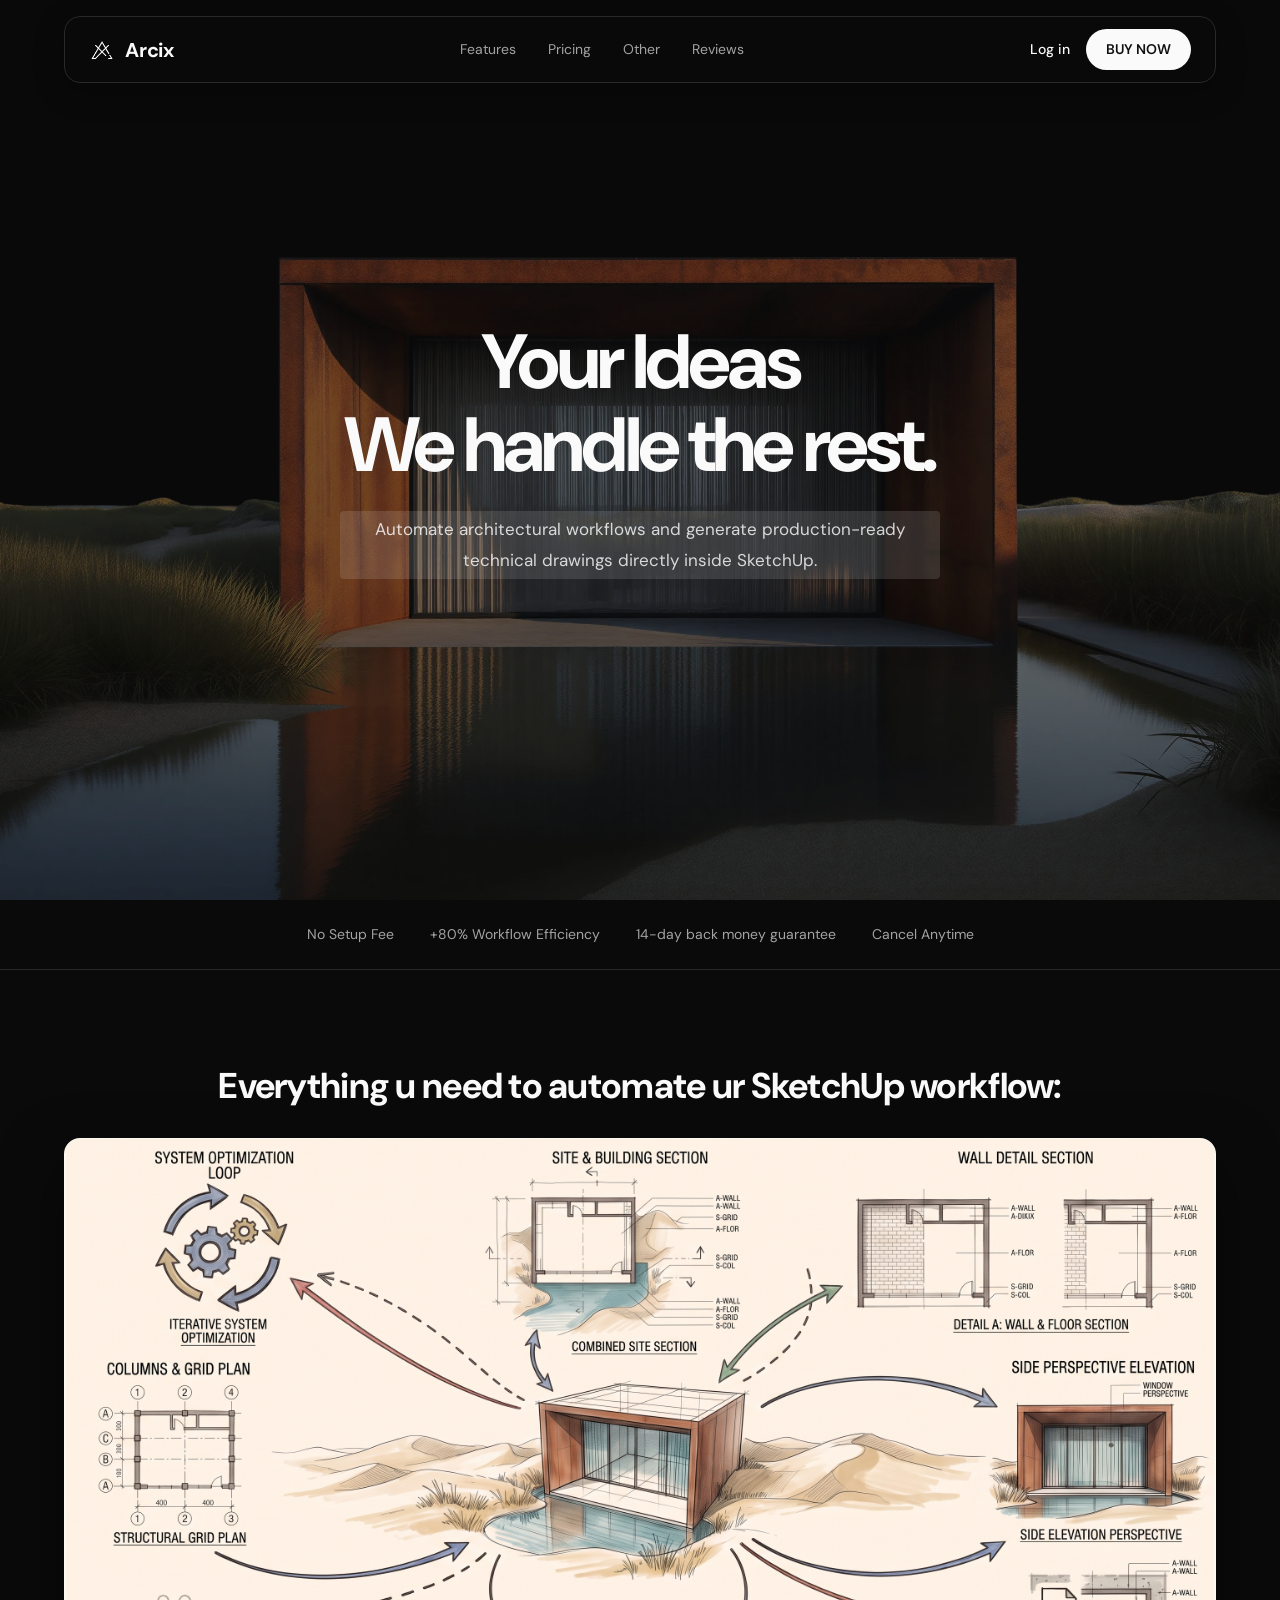
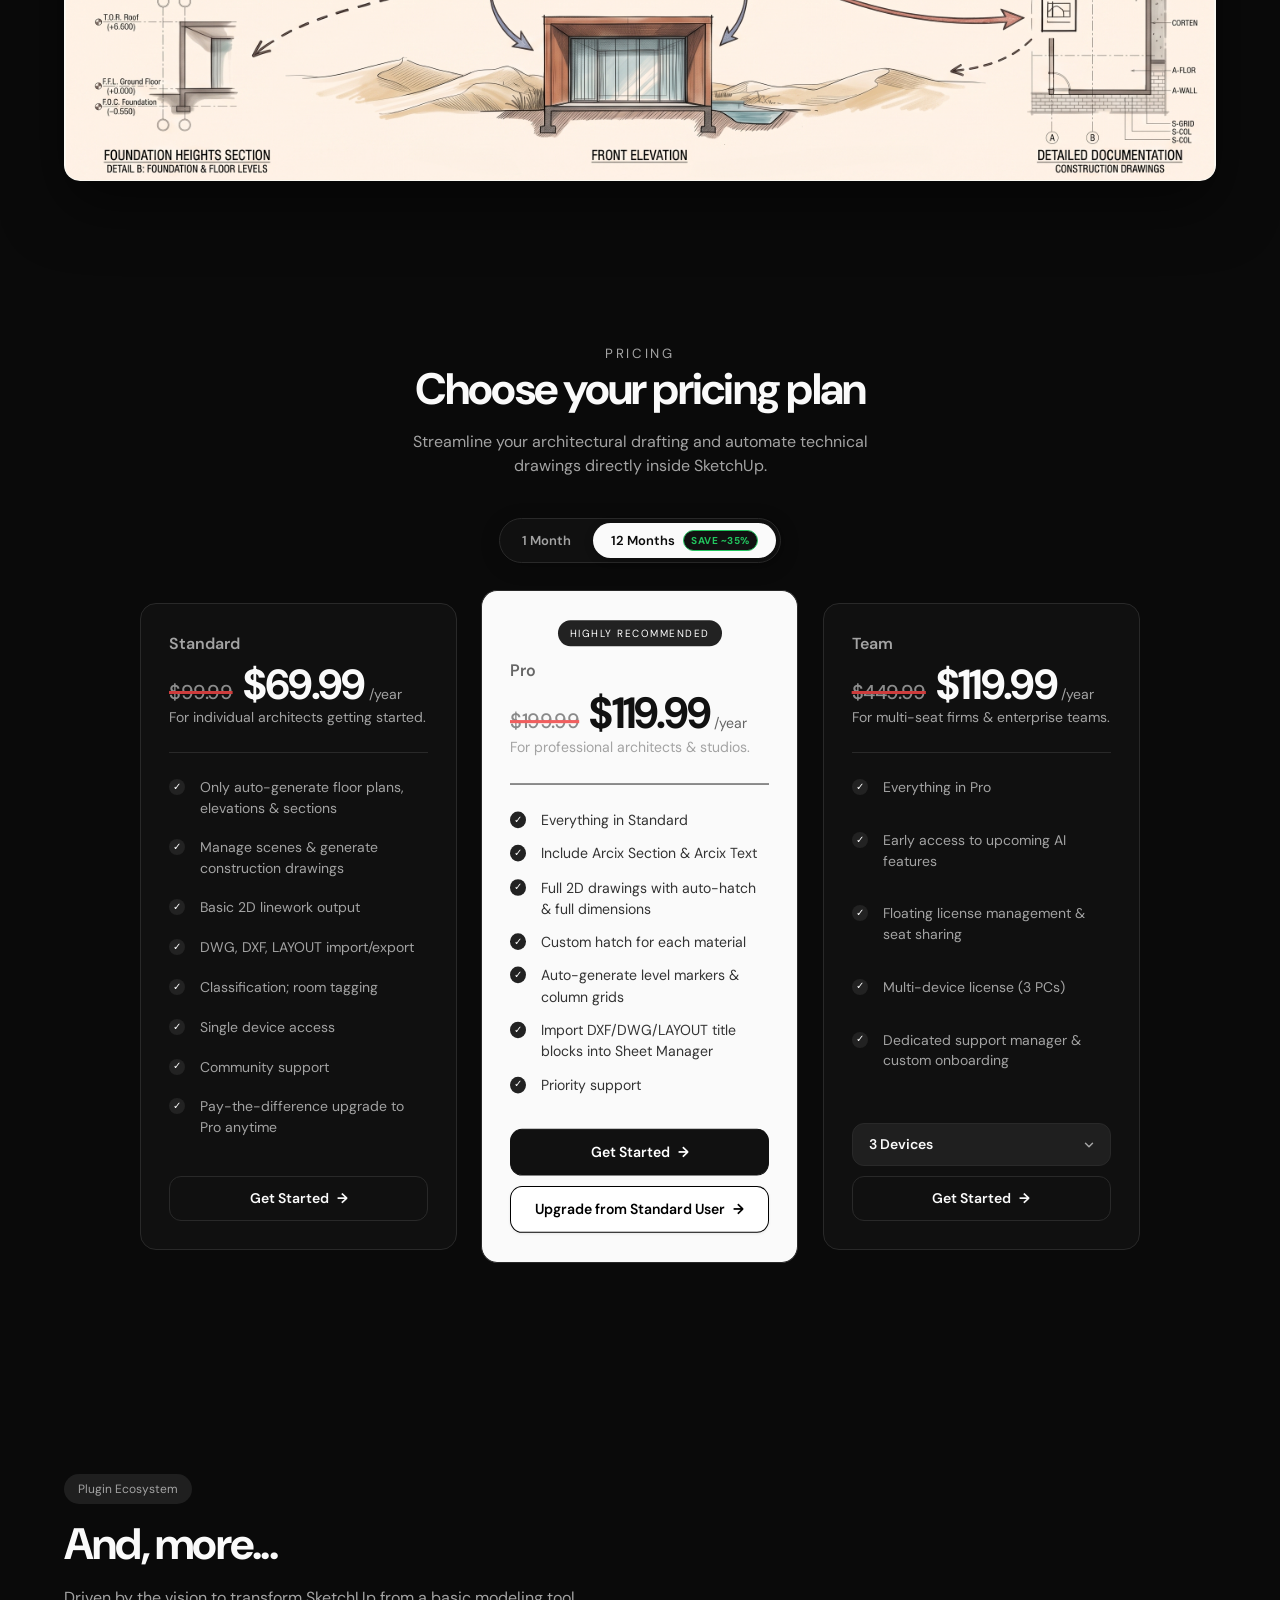
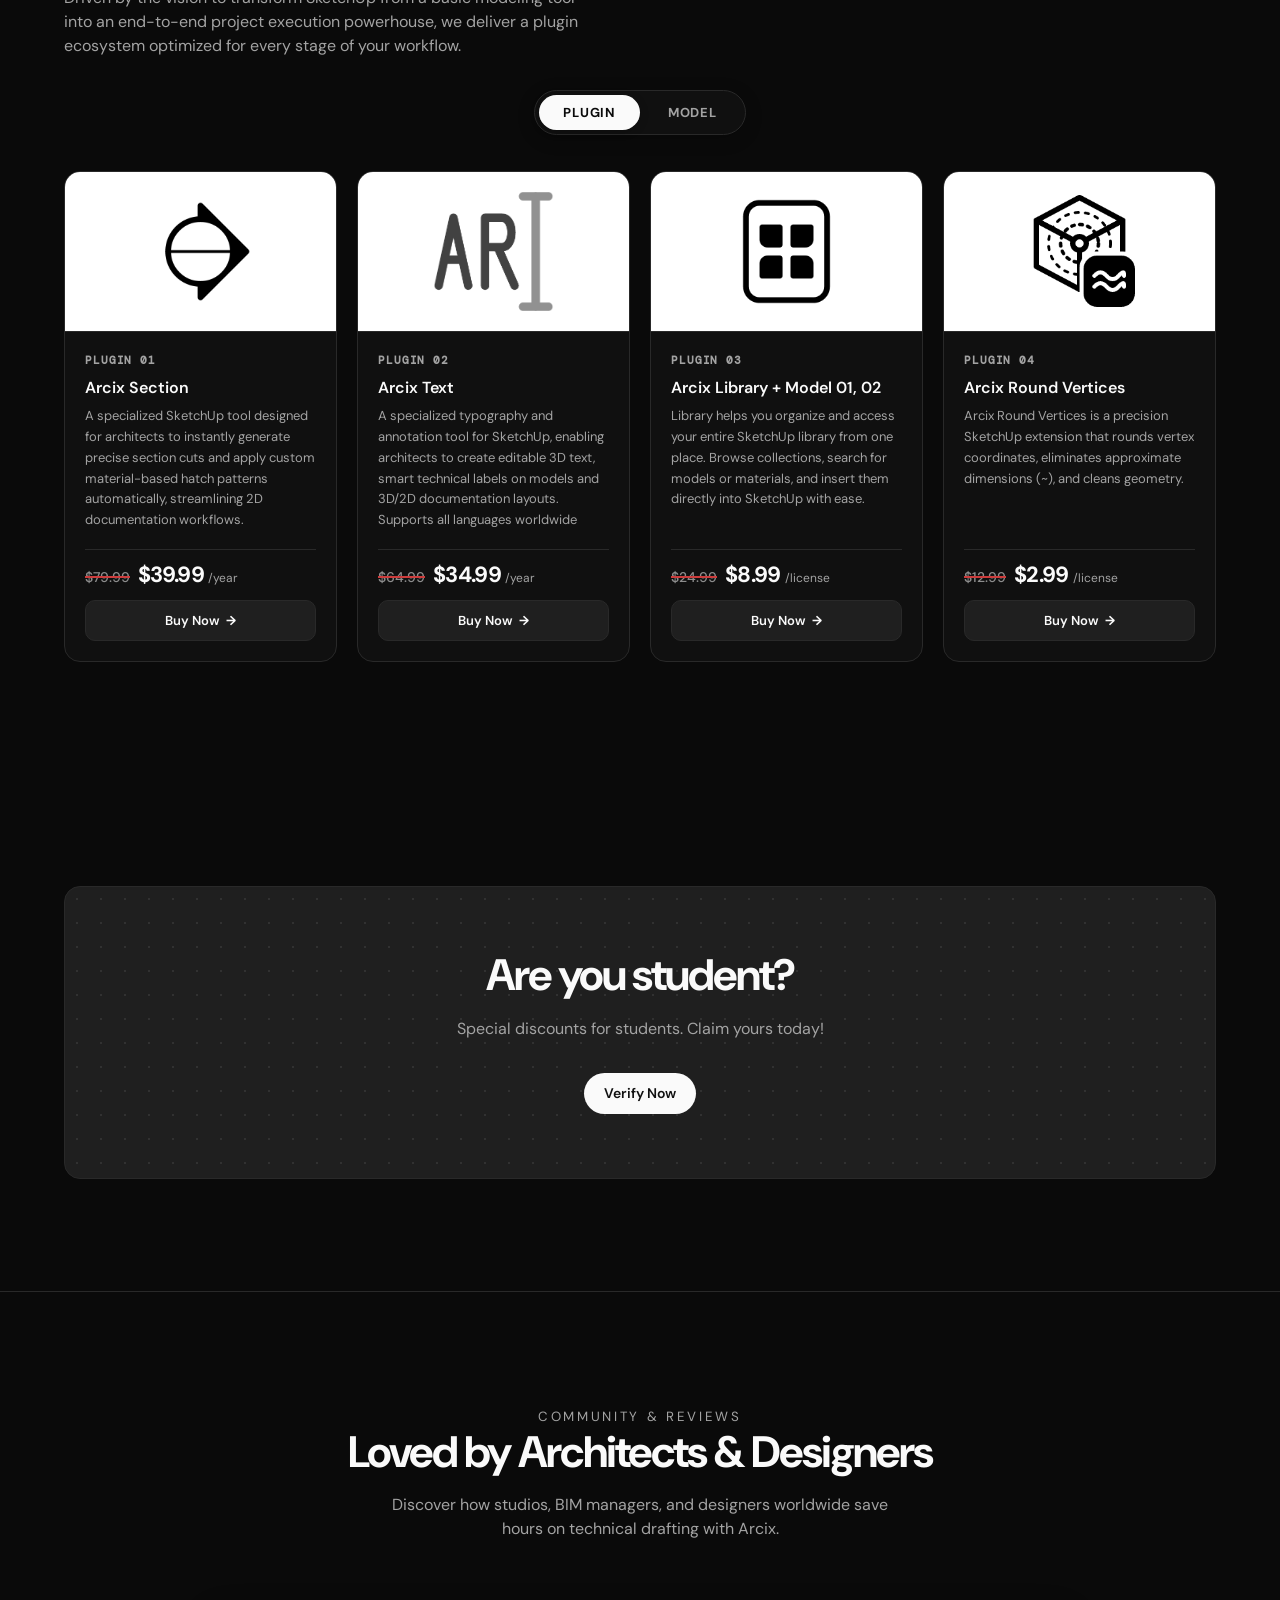
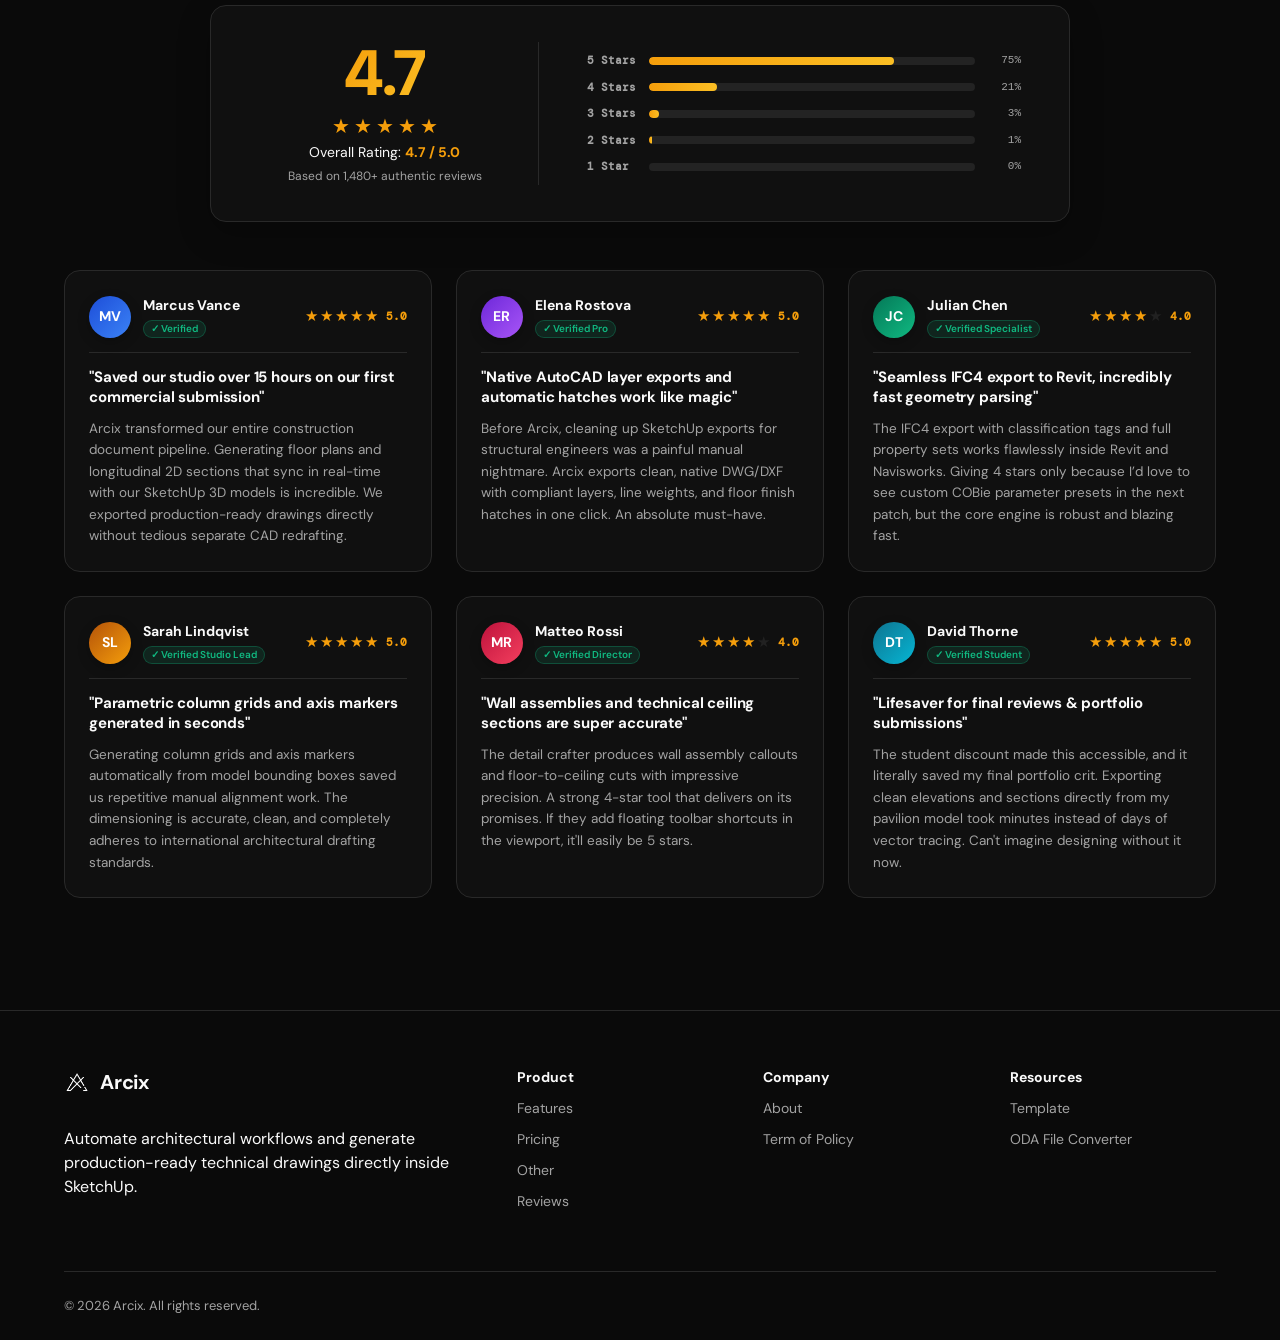
==== commit 0bbe939a: "Add files via upload" ====
--- a/index.html
+++ b/index.html
@@ -4,104 +4,37 @@
 <head>
   <meta charset="UTF-8" />
   <meta name="viewport" content="width=device-width, initial-scale=1.0" />
-  <meta name="description" content="Scribblit keeps ideas, notes, and daily planning in one smart notebook." />
-  <title>Scribblit — Test.</title>
+  <meta name="description"
+    content="Arcix automates architectural workflows and generates production-ready technical drawings directly inside SketchUp." />
+  <title>Arcix - Automation Architecture</title>
+  <link rel="icon" id="favicon" type="image/png" href="logo/Logo_Light.png" />
+  <link rel="apple-touch-icon" href="logo/Logo_Light.png" />
   <link rel="stylesheet" href="css/styles.css" />
 </head>
 
 <body>
-  <header class="site-header reveal reveal-top">
-    <a class="brand" href="#top" aria-label="Scribblit home"><span class="brand-icon">▤</span><span>Scribblit</span></a>
-    <nav aria-label="Main navigation"><a href="#features">Features</a><a href="#pricing">Pricing</a></nav>
-    <div class="header-actions"><a class="login" href="#">Log in</a><a class="button button-dark" href="#pricing">BUY
+  <header class="site-header reveal reveal-top visible">
+    <a class="brand" href="#top" aria-label="Arcix home"><img class="brand-logo" src="logo/Logo_Light.png"
+        alt="Arcix Logo" /><span>Arcix</span></a>
+    <nav aria-label="Main navigation"><a href="#features">Features</a><a href="#pricing">Pricing</a><a
+        href="#other">Other</a><a href="#reviews">Reviews</a></nav>
+    <div class="header-actions"><a class="login" href="https://app.lemonsqueezy.com/my-orders/login">Log in</a><a
+        class="button button-dark" href="#pricing">BUY
         NOW</a></div>
   </header>
 
   <main id="top">
     <section class="hero" id="hero">
-      <div class="hero-sticky">
-        <div class="hero-stage" id="hero-stage">
-          <!-- Main Hero Image (stays full size) -->
-          <img class="hero-image" src="image/hero-mono.png" alt="Modern architectural pavilion with reflection" />
-          <div class="hero-overlay" id="hero-overlay"></div>
-
-          <!-- Hero Headline & Subtitle (fades out on scroll) -->
-          <div class="hero-content" id="hero-content">
-            <h1>Your Ideas<br />We handle the rest.</h1>
-            <div id="hero-subtitle" class="hero-subtitle"><span>Automate architectural workflows and generate
-                production-ready technical drawings directly inside SketchUp.</span></div>
-          </div>
-
-          <!-- ==========================================================================
-               5 THẺ BẢN VẼ KIẾN TRÚC CHI TIẾT (CALLOUT CARDS)
-               Tên chuẩn tiếng Anh kỹ thuật, chữ màu trắng, hình ảnh phóng to
-               ========================================================================== -->
-          <div class="callout-cards" id="callout-cards">
-            <!-- Card 1: Roof Plan -->
-            <article class="callout-card callout-card-top" id="card-top">
-              <div class="callout-card-img">
-                <img src="image/arc3-top.png" alt="Roof Plan" />
-              </div>
-              <div class="callout-card-info">
-                <span class="callout-code">ARC-01</span>
-                <h4>Roof Plan</h4>
-              </div>
-            </article>
-
-            <!-- Card 2: Longitudinal Section (Left) -->
-            <article class="callout-card callout-card-section-left" id="card-section-left">
-              <div class="callout-card-img">
-                <img src="image/arc5-scection-left.png" alt="Longitudinal Section Left" />
-              </div>
-              <div class="callout-card-info">
-                <span class="callout-code">ARC-02</span>
-                <h4>Section A-A (Left)</h4>
-              </div>
-            </article>
-
-            <!-- Card 3: Rear Elevation -->
-            <article class="callout-card callout-card-back" id="card-back">
-              <div class="callout-card-img">
-                <img src="image/arc2-back.png" alt="Rear Elevation" />
-              </div>
-              <div class="callout-card-info">
-                <span class="callout-code">ARC-3</span>
-                <h4>Rear Elevation</h4>
-              </div>
-            </article>
-
-            <!-- Card 4: Floor-to-Ceiling Perspective -->
-            <article class="callout-card callout-card-ceiling" id="card-ceiling">
-              <div class="callout-card-img">
-                <img src="image/arc8-view-finish-to-ceiling.png" alt="Floor-to-Ceiling Perspective" />
-              </div>
-              <div class="callout-card-info">
-                <span class="callout-code">ARC-04</span>
-                <h4>Floor-to-Ceiling View</h4>
-              </div>
-            </article>
-
-            <!-- Card 5: Front Elevation -->
-            <article class="callout-card callout-card-front" id="card-front">
-              <div class="callout-card-img">
-                <img src="image/arc1-front.png" alt="Front Elevation" />
-              </div>
-              <div class="callout-card-info">
-                <span class="callout-code">ARC-05</span>
-                <h4>Front Elevation</h4>
-              </div>
-            </article>
-          </div>
-
-          <!-- Lightbox modal for enlarged drawing preview -->
-          <div class="drawing-modal" id="drawing-modal" aria-hidden="true">
-            <div class="drawing-modal-backdrop"></div>
-            <div class="drawing-modal-content">
-              <button class="drawing-modal-close" aria-label="Close modal">✕</button>
-              <img id="modal-img" src="" alt="Architectural drawing preview" />
-              <div class="modal-caption" id="modal-caption"></div>
-            </div>
-          </div>
+      <div class="hero-stage" id="hero-stage">
+        <!-- Main Hero Image -->
+        <img class="hero-image" src="image/hero-mono.png" alt="Modern architectural pavilion with reflection" />
+        <div class="hero-overlay" id="hero-overlay"></div>
+
+        <!-- Hero Headline & Subtitle -->
+        <div class="hero-content" id="hero-content">
+          <h1>Your Ideas<br />We handle the rest.</h1>
+          <div id="hero-subtitle" class="hero-subtitle"><span>Automate architectural workflows and generate
+              production-ready technical drawings directly inside SketchUp.</span></div>
         </div>
       </div>
     </section>
@@ -111,42 +44,16 @@
           guarantee</span><span>Cancel Anytime</span></div>
     </section>
 
-    <section id="features" class="features-scroll-section">
-      <div class="features-sticky-wrap">
-        <div class="container features-container">
-          <div class="section-heading features-heading">
-            <h2>Everything u need to automate ur SketchUp workflow:</h2>
-          </div>
-
-          <div class="features-showcase" id="features-showcase">
-            <div class="features-image-wrap">
-              <img src="image/feature.jpg" alt="Automate SketchUp architectural workflow diagram"
-                class="features-main-img" />
-
-              <!-- Các khung chữ hiển thị tính năng đè lên ảnh (Chỉ tên tính năng, không mô tả) -->
-              <!-- Bạn có thể tùy chỉnh tọa độ %, hoặc copy thêm tính năng thứ 5, 6... tại đây -->
-              <div class="features-tags-overlay" id="features-tags-overlay">
-                <!-- 1. Auto-generate floor plans, elevations, and sections (Đặt gần bản vẽ mặt bằng ở đỉnh) -->
-                <div class="feature-tag-box" style="left: 50%; top: 4%; --tx: -50%; --ty: 0%;">
-                  <span class="feature-tag-title">Auto-generate floor plans, elevations, and sections</span>
-                </div>
-
-                <!-- 2. Auto-generate column grids and level grids (Đặt bên trái gần biểu tượng bánh răng quy trình) -->
-                <div class="feature-tag-box" style="left: 4%; top: 48%; --tx: 0%; --ty: -50%;">
-                  <span class="feature-tag-title">Auto-generate column grids and level grids</span>
-                </div>
-
-                <!-- 3. Export CAD with full layers and hatches (Đặt bên phải gần biểu tượng bản vẽ CAD) -->
-                <div class="feature-tag-box" style="right: 4%; top: 20%; --tx: 0%; --ty: 0%;">
-                  <span class="feature-tag-title">Export CAD with full layers and hatches</span>
-                </div>
-
-                <!-- 4. Export BIM model in IFC format (Đặt góc dưới bên phải gần mô hình/dữ liệu BIM) -->
-                <div class="feature-tag-box" style="right: 4%; bottom: 8%; --tx: 0%; --ty: 0%;">
-                  <span class="feature-tag-title">Export BIM model in IFC format</span>
-                </div>
-              </div>
-            </div>
+    <section id="features" class="features-section reveal">
+      <div class="container features-container">
+        <div class="section-heading features-heading">
+          <h2>Everything u need to automate ur SketchUp workflow:</h2>
+        </div>
+
+        <div class="features-showcase" id="features-showcase">
+          <div class="features-image-wrap">
+            <img src="image/feature.jpg" alt="Automate SketchUp architectural workflow diagram"
+              class="features-main-img" />
           </div>
         </div>
       </div>
@@ -156,100 +63,321 @@
       <div class="container pricing-container">
         <div class="center-heading"><small>PRICING</small>
           <h2>Choose your pricing plan</h2>
-          <p>Keep your notes organized, clear, and easy to find. Every thought flows into a system that adapts to your
-            style.</p>
-        </div>
+          <p>Streamline your architectural drafting and automate technical drawings directly inside SketchUp.</p>
+        </div>
+
+        <!-- Global Billing Cycle Switcher (1 Month, 12 Months) -->
+        <div class="billing-switcher-wrap">
+          <div class="billing-switcher" role="radiogroup" aria-label="Billing cycle selector">
+            <button type="button" class="billing-btn" data-period="1" role="radio" aria-checked="false">
+              1 Month
+            </button>
+            <button type="button" class="billing-btn active" data-period="12" role="radio" aria-checked="true">
+              12 Months <span class="billing-badge">Save ~35%</span>
+            </button>
+          </div>
+        </div>
+
         <div class="pricing-grid">
           <article class="price-card">
-            <p>Free</p><strong>$30 <small>/year</small></strong><span>For casual note-takers getting started.</span>
+            <p>Standard</p>
+            <div class="price-val-row">
+              <del class="price-original" id="standard-original-val">$99.99</del>
+              <strong class="price-val"><span id="standard-price-val">$69.99</span> <small class="period-text"
+                  id="standard-period-val">/year</small></strong>
+            </div>
+            <span>For individual architects getting started.</span>
             <hr>
             <ul>
-              <li>Only auto-generate floor plans, elevations, and sections</li>
-              <li>Basic search &amp; tagging</li>
+              <li>Only auto-generate floor plans, elevations & sections</li>
+              <li>Manage scenes & generate construction drawings</li>
+              <li>Basic 2D linework output</li>
+              <li>DWG, DXF, LAYOUT import/export</li>
+              <li>Classification; room tagging</li>
               <li>Single device access</li>
               <li>Community support</li>
-            </ul><a href="#cta">Get Started <b>→</b></a>
-          </article>
-          <article class="price-card featured"><em>Most Popular</em>
-            <p>Pro</p><strong>$69 <small>/year</small></strong><span>For power users who need more.</span>
+              <li>Pay-the-difference upgrade to Pro anytime</li>
+            </ul><a id="standard-action-btn" href="#cta?plan=standard&period=12">Get Started <b>→</b></a>
+          </article>
+          <article class="price-card featured"><em>Highly Recommended</em>
+            <p>Pro</p>
+            <div class="price-val-row">
+              <del class="price-original" id="pro-original-val">$199.99</del>
+              <strong class="price-val"><span id="pro-price-val">$119.99</span> <small class="period-text"
+                  id="pro-period-val">/year</small></strong>
+            </div>
+            <span>For professional architects &amp; studios.</span>
             <hr>
             <ul>
-              <li>Unlimited notes &amp; notebooks</li>
-              <li>Advanced search &amp; tagging</li>
-              <li>Real-time collaboration</li>
-              <li>Cloud sync across devices</li>
-              <li>Priority email support</li>
-            </ul><a href="#cta">Upgrade to Pro <b>→</b></a>
+              <li>Everything in Standard</li>
+              <li>Include Arcix Section &amp; Arcix Text</li>
+              <li>Full 2D drawings with auto-hatch & full dimensions</li>
+              <li>Custom hatch for each material</li>
+              <li>Auto-generate level markers & column grids</li>
+              <li>Import DXF/DWG/LAYOUT title blocks into Sheet Manager</li>
+              <li>Priority support</li>
+            </ul>
+            <div class="price-actions">
+              <a id="pro-action-btn" href="#cta?plan=pro&period=12">Get Started <b>→</b></a>
+              <a class="btn-upgrade-standard" href="#cta">Upgrade from Standard User <b>→</b></a>
+            </div>
           </article>
           <article class="price-card">
-            <p>Vision Pro</p><strong>$149 <small>/year</small></strong><span>For teams that think together.</span>
+            <p>Team</p>
+            <div class="price-val-row">
+              <del class="price-original" id="ultra-original-val">$449.99</del>
+              <strong class="price-val"><span id="ultra-price-val">$119.99</span> <small class="period-text"
+                  id="ultra-period-val">/year</small></strong>
+            </div>
+            <span>For multi-seat firms &amp; enterprise teams.</span>
             <hr>
             <ul>
               <li>Everything in Pro</li>
-              <li>Team dashboards &amp; workspaces</li>
-              <li>Admin roles &amp; permissions</li>
-              <li>Dedicated support manager</li>
-              <li>Custom integrations</li>
-            </ul><a href="#cta">Contact Sales <b>→</b></a>
+              <li>Early access to upcoming AI features</li>
+              <li>Floating license management &amp; seat sharing</li>
+              <li id="ultra-feature-devices">Multi-device license (3 PCs)</li>
+              <li>Dedicated support manager &amp; custom onboarding</li>
+            </ul>
+            <div class="price-actions">
+              <div class="device-select-box">
+                <select id="device-select" class="device-select" aria-label="Select device count">
+                  <option value="3">3 Devices</option>
+                  <option value="5">5 Devices</option>
+                  <option value="10">10 Devices</option>
+                  <option value="more">&gt;10 Devices</option>
+                </select>
+              </div>
+              <a id="ultra-contact-btn" href="#cta?plan=team&devices=3&period=12">Get Started <b>→</b></a>
+            </div>
           </article>
         </div>
       </div>
     </section>
 
-    <section class="content-section reveal">
+    <section id="other" class="content-section reveal">
       <div class="container"><span class="badge">Plugin Ecosystem</span>
         <h2 class="feature-title">And, more...</h2>
         <p class="feature-intro">Driven by the vision to transform SketchUp from a basic modeling tool into an
           end-to-end project execution powerhouse, we deliver a plugin ecosystem optimized for every stage of your
           workflow.</p>
-        <div class="products-grid">
-          <!-- Sản phẩm 1 -->
-          <article class="product-card">
-            <div class="product-card-img">
-              <img src="image/arc3-top.png" alt="Architectural Drafting Suite" />
-            </div>
-            <div class="product-card-body">
-              <span class="product-badge">PLUGIN 01</span>
-              <h3>Architectural Drafting Suite</h3>
-              <p>Instant 2D technical drawings, dimensioning, and tag automation synced directly from 3D models.</p>
-            </div>
-          </article>
-
-          <!-- Sản phẩm 2 -->
-          <article class="product-card">
-            <div class="product-card-img">
-              <img src="image/arc5-scection-left.png" alt="Structural & Grid Engine" />
-            </div>
-            <div class="product-card-body">
-              <span class="product-badge">PLUGIN 02</span>
-              <h3>Structural & Grid Engine</h3>
-              <p>Automatic column grids, axis markers, and parametric foundation detail generation.</p>
-            </div>
-          </article>
-
-          <!-- Sản phẩm 3 -->
-          <article class="product-card">
-            <div class="product-card-img">
-              <img src="image/arc1-front.png" alt="Smart BIM & IFC Exporter" />
-            </div>
-            <div class="product-card-body">
-              <span class="product-badge">PLUGIN 03</span>
-              <h3>Smart BIM & IFC Exporter</h3>
-              <p>Export standard IFC4 BIM models with full property sets, classification tags, and hierarchy.</p>
-            </div>
-          </article>
-
-          <!-- Sản phẩm 4 -->
-          <article class="product-card">
-            <div class="product-card-img">
-              <img src="image/arc8-view-finish-to-ceiling.png" alt="Section & Detail Crafter" />
-            </div>
-            <div class="product-card-body">
-              <span class="product-badge">PLUGIN 04</span>
-              <h3>Section & Detail Crafter</h3>
-              <p>Generate detailed wall assemblies, floor-to-ceiling sections, and custom CAD hatches.</p>
-            </div>
-          </article>
+
+        <!-- Switcher between PLUGIN and TEMPLATE -->
+        <div class="ecosystem-switcher-wrap">
+          <div class="ecosystem-switcher" role="tablist" aria-label="Ecosystem Category Selector">
+            <button type="button" class="ecosystem-btn active" data-tab="plugin" role="tab" aria-selected="true"
+              id="ecosystem-btn-plugin">
+              PLUGIN
+            </button>
+            <button type="button" class="ecosystem-btn" data-tab="template" role="tab" aria-selected="false"
+              id="ecosystem-btn-template">
+              MODEL
+            </button>
+          </div>
+        </div>
+
+        <!-- PLUGIN GRID VIEW -->
+        <div id="ecosystem-plugin-view" class="ecosystem-view">
+          <div class="products-grid">
+            <!-- Sản phẩm 1 -->
+            <article class="product-card">
+              <div class="product-card-img">
+                <img src="image/section.png" alt="Arcix Section" />
+              </div>
+              <div class="product-card-body">
+                <span class="product-badge">PLUGIN 01</span>
+                <h3>Arcix Section</h3>
+                <p>A specialized SketchUp tool designed for architects to instantly generate precise section cuts and
+                  apply custom material-based hatch patterns automatically, streamlining 2D documentation workflows.</p>
+                <div class="product-card-footer">
+                  <div class="product-price-row">
+                    <del class="product-price-original">$79.99</del>
+                    <div class="product-price">
+                      <strong class="product-price-val">$39.99</strong>
+                      <small class="product-price-unit">/year</small>
+                    </div>
+                  </div>
+                  <a class="product-buy-btn" href="#cta?plugin=drafting-suite">Buy Now <b>→</b></a>
+                </div>
+              </div>
+            </article>
+
+            <!-- Sản phẩm 2 -->
+            <article class="product-card">
+              <div class="product-card-img">
+                <img src="image/arcix_text.png" alt="Structural & Grid Engine" />
+              </div>
+              <div class="product-card-body">
+                <span class="product-badge">PLUGIN 02</span>
+                <h3>Arcix Text</h3>
+                <p>A specialized typography and annotation tool for SketchUp, enabling architects to create editable 3D
+                  text, smart technical labels on models and 3D/2D documentation layouts. Supports all languages
+                  worldwide</p>
+                <div class="product-card-footer">
+                  <div class="product-price-row">
+                    <del class="product-price-original">$64.99</del>
+                    <div class="product-price">
+                      <strong class="product-price-val">$34.99</strong>
+                      <small class="product-price-unit">/year</small>
+                    </div>
+                  </div>
+                  <a class="product-buy-btn" href="#cta?plugin=structural-grid">Buy Now <b>→</b></a>
+                </div>
+              </div>
+            </article>
+
+            <!-- Sản phẩm 3 -->
+            <article class="product-card">
+              <div class="product-card-img">
+                <img src="image/library_icon.png" alt="Section & Detail Crafter" />
+              </div>
+              <div class="product-card-body">
+                <span class="product-badge">PLUGIN 03</span>
+                <h3>Arcix Library + Model 01, 02</h3>
+                <p>Library helps you organize and access your entire SketchUp library from one place. Browse
+                  collections, search for models or materials, and insert them directly into SketchUp with ease.</p>
+                <div class="product-card-footer">
+                  <div class="product-price-row">
+                    <del class="product-price-original">$24.99</del>
+                    <div class="product-price">
+                      <strong class="product-price-val">$8.99</strong>
+                      <small class="product-price-unit">/license</small>
+                    </div>
+                  </div>
+                  <a class="product-buy-btn" href="#cta?plugin=section-detail-crafter">Buy Now <b>→</b></a>
+                </div>
+              </div>
+            </article>
+
+            <!-- Sản phẩm 4 -->
+            <article class="product-card">
+              <div class="product-card-img">
+                <img src="image/round_vertices_icon.png" alt="Smart BIM & IFC Exporter" />
+              </div>
+              <div class="product-card-body">
+                <span class="product-badge">PLUGIN 04</span>
+                <h3>Arcix Round Vertices</h3>
+                <p>Arcix Round Vertices is a precision SketchUp extension that rounds vertex coordinates, eliminates
+                  approximate dimensions (~), and cleans geometry.</p>
+                <div class="product-card-footer">
+                  <div class="product-price-row">
+                    <del class="product-price-original">$12.99</del>
+                    <div class="product-price">
+                      <strong class="product-price-val">$2.99</strong>
+                      <small class="product-price-unit">/license</small>
+                    </div>
+                  </div>
+                  <a class="product-buy-btn" href="#cta?plugin=bim-ifc-exporter">Buy Now <b>→</b></a>
+                </div>
+              </div>
+            </article>
+          </div>
+        </div>
+
+        <!-- MODEL GRID VIEW -->
+        <div id="ecosystem-template-view" class="ecosystem-view" style="display: none;">
+          <div class="products-grid">
+            <!-- Model 1 -->
+            <article class="product-card">
+              <div class="product-card-img">
+                <img src="image/door_window.png" alt="Architecture Standard Model" />
+              </div>
+              <div class="product-card-body">
+                <span class="product-badge">MODEL 01</span>
+                <h3>Model 3D - Door & Window</h3>
+                <p>Model - Door & Window is a dedicated SketchUp (.skp) asset library containing a curated collection of
+                  parametric and standard doors and windows, optimized for architectural visualization, interior layouts
+                </p>
+                <div class="product-card-footer">
+                  <div class="product-price-row">
+                    <del class="product-price-original">$8.99</del>
+                    <div class="product-price">
+                      <strong class="product-price-val">$2.99</strong>
+                      <small class="product-price-unit">/.SKP</small>
+                    </div>
+                  </div>
+                  <a class="product-buy-btn template-download-btn" href="template.html#template-card-1"
+                    data-filename="Architecture_Standard.skp" data-template-name="Architecture Standard">Download .SKP
+                    <b>↓</b></a>
+                </div>
+              </div>
+            </article>
+
+            <!-- Model 2 -->
+            <article class="product-card">
+              <div class="product-card-img">
+                <img src="image/model2d.jpg" alt="Interior Design Pro Model" />
+              </div>
+              <div class="product-card-body">
+                <span class="product-badge">MODEL 02</span>
+                <h3>2D Graphics 200+ File</h3>
+                <p>A 2D SketchUp component collection featuring people, furniture, sanitary ware, vegetation, and
+                  more—optimized to keep your model lightweight and ideal for technical drawings and documentation.</p>
+                <div class="product-card-footer">
+                  <div class="product-price-row">
+                    <del class="product-price-original">$11.99</del>
+                    <div class="product-price">
+                      <strong class="product-price-val">$3.99</strong>
+                      <small class="product-price-unit">/.SKP</small>
+                    </div>
+                  </div>
+                  <a class="product-buy-btn template-download-btn" href="template.html#template-card-2"
+                    data-filename="Interior_Design_Pro.skp" data-template-name="Interior Design Pro">Download .SKP
+                    <b>↓</b></a>
+                </div>
+              </div>
+            </article>
+
+            <!-- Model 3 -->
+            <article class="product-card">
+              <div class="product-card-img">
+                <img src="image/model-annotation.jpg" alt="LAYOUT ANNOTATIONS" />
+              </div>
+              <div class="product-card-body">
+                <span class="product-badge">MODEL 03</span>
+                <h3>LAYOUT Annotation</h3>
+                <p>The ultimate LayOut Scrapbook packed with professional architectural annotations for construction
+                  drawings—featuring north points, graphic scale bars, callouts, and much more.</p>
+                <div class="product-card-footer">
+                  <div class="product-price-row">
+                    <del class="product-price-original">$5.99</del>
+                    <div class="product-price">
+                      <strong class="product-price-val">$1.99</strong>
+                      <small class="product-price-unit">/.LAYOUT</small>
+                    </div>
+                  </div>
+                  <a class="product-buy-btn template-download-btn" href="template.html#template-card-3"
+                    data-filename="Landscape_and_Site_Planning.skp"
+                    data-template-name="Landscape & Site Planning">Download .SKP <b>↓</b></a>
+                </div>
+              </div>
+            </article>
+
+            <!-- Model 4 -->
+            <article class="product-card">
+              <div class="product-card-img">
+                <img src="image/tree.jpg" alt="Model 3D - Graphic Trees" />
+              </div>
+              <div class="product-card-body">
+                <span class="product-badge">MODEL 04</span>
+                <h3>Model 3D - Graphic Trees</h3>
+                <p>A collection of 400+ high-quality 2D/3D graphic trees to keep your SketchUp model lightweight,
+                  perfect
+                  for
+                  decorating landscapes in a variety of styles.</p>
+                <div class="product-card-footer">
+                  <div class="product-price-row">
+                    <div class="product-price">
+                      <strong class="product-price-val">COMING SOON</strong>
+                      <small class="product-price-unit">.SKP / SketchUp 2021+</small>
+                    </div>
+                  </div>
+                  <a class="product-buy-btn template-download-btn" href="template.html#template-card-4"
+                    data-filename="Structural_and_Framing.skp" data-template-name="Structural & Framing">Download .SKP
+                    <b>↓</b></a>
+                </div>
+              </div>
+            </article>
+          </div>
         </div>
       </div>
     </section>
@@ -259,9 +387,230 @@
         <div class="cta-card">
           <h2>Are you student?</h2>
           <p>Special discounts for students. Claim yours today!</p>
-          <div><a class="button button-dark" href="#top">Verify Now</a><a class="button button-outline"
-              href="#top">Learn
-              more →</a></div>
+          <div>
+            <a class="button button-dark" href="student.html">Verify Now</a>
+          </div>
+        </div>
+      </div>
+    </section>
+
+    <!-- ==========================================================================
+         REVIEWS SECTION (AVERAGE 4.8 / 5.0 STARS)
+         ========================================================================== -->
+    <section id="reviews" class="content-section reveal reviews-section">
+      <div class="container">
+        <div class="center-heading">
+          <small>COMMUNITY &amp; REVIEWS</small>
+          <h2>Loved by Architects &amp; Designers</h2>
+          <p>Discover how studios, BIM managers, and designers worldwide save hours on technical drafting with Arcix.
+          </p>
+        </div>
+
+        <!-- Overall Scoreboard Summary -->
+        <div class="reviews-scoreboard">
+          <div class="score-summary">
+            <div class="score-big">4.7</div>
+            <div class="score-stars" aria-label="4.7 out of 5 stars">
+              <span class="star-icon">★</span>
+              <span class="star-icon">★</span>
+              <span class="star-icon">★</span>
+              <span class="star-icon">★</span>
+              <span class="star-icon">★</span>
+            </div>
+            <p class="score-caption">Overall Rating: <strong>4.7 / 5.0</strong></p>
+            <span class="score-count">Based on 1,480+ authentic reviews</span>
+          </div>
+
+          <div class="score-bars">
+            <div class="score-bar-row">
+              <span class="bar-label">5 Stars</span>
+              <div class="bar-track">
+                <div class="bar-fill" style="width: 75%;"></div>
+              </div>
+              <span class="bar-pct">75%</span>
+            </div>
+            <div class="score-bar-row">
+              <span class="bar-label">4 Stars</span>
+              <div class="bar-track">
+                <div class="bar-fill" style="width: 21%;"></div>
+              </div>
+              <span class="bar-pct">21%</span>
+            </div>
+            <div class="score-bar-row">
+              <span class="bar-label">3 Stars</span>
+              <div class="bar-track">
+                <div class="bar-fill" style="width: 3%;"></div>
+              </div>
+              <span class="bar-pct">3%</span>
+            </div>
+            <div class="score-bar-row">
+              <span class="bar-label">2 Stars</span>
+              <div class="bar-track">
+                <div class="bar-fill" style="width: 1%;"></div>
+              </div>
+              <span class="bar-pct">1%</span>
+            </div>
+            <div class="score-bar-row">
+              <span class="bar-label">1 Star</span>
+              <div class="bar-track">
+                <div class="bar-fill" style="width: 0%;"></div>
+              </div>
+              <span class="bar-pct">0%</span>
+            </div>
+          </div>
+        </div>
+
+        <!-- Reviews Grid -->
+        <div class="reviews-grid" id="reviews-grid">
+          <!-- Review 1: 5 Stars -->
+          <article class="review-card" data-rating="5">
+            <div class="review-header">
+              <div class="reviewer-avatar avatar-blue">MV</div>
+              <div class="reviewer-meta">
+                <h4>Marcus Vance</h4>
+                <span class="verified-pill">✓ Verified</span>
+              </div>
+              <div class="review-rating-row">
+                <div class="review-stars" aria-label="5 out of 5 stars">
+                  <span class="star-icon">★</span>
+                  <span class="star-icon">★</span>
+                  <span class="star-icon">★</span>
+                  <span class="star-icon">★</span>
+                  <span class="star-icon">★</span>
+                </div>
+                <span class="review-score-tag">5.0</span>
+              </div>
+            </div>
+            <h3 class="review-title">"Saved our studio over 15 hours on our first commercial submission"</h3>
+            <p class="review-body">Arcix transformed our entire construction document pipeline. Generating floor plans
+              and longitudinal 2D sections that sync in real-time with our SketchUp 3D models is incredible. We exported
+              production-ready drawings directly without tedious separate CAD redrafting.</p>
+          </article>
+
+          <!-- Review 2: 5 Stars -->
+          <article class="review-card" data-rating="5">
+            <div class="review-header">
+              <div class="reviewer-avatar avatar-purple">ER</div>
+              <div class="reviewer-meta">
+                <h4>Elena Rostova</h4>
+                <span class="verified-pill">✓ Verified Pro</span>
+              </div>
+              <div class="review-rating-row">
+                <div class="review-stars" aria-label="5 out of 5 stars">
+                  <span class="star-icon">★</span>
+                  <span class="star-icon">★</span>
+                  <span class="star-icon">★</span>
+                  <span class="star-icon">★</span>
+                  <span class="star-icon">★</span>
+                </div>
+                <span class="review-score-tag">5.0</span>
+              </div>
+            </div>
+            <h3 class="review-title">"Native AutoCAD layer exports and automatic hatches work like magic"</h3>
+            <p class="review-body">Before Arcix, cleaning up SketchUp exports for structural engineers was a painful
+              manual nightmare. Arcix exports clean, native DWG/DXF with compliant layers, line weights, and floor
+              finish hatches in one click. An absolute must-have.</p>
+          </article>
+
+          <!-- Review 3: 4 Stars -->
+          <article class="review-card" data-rating="4">
+            <div class="review-header">
+              <div class="reviewer-avatar avatar-emerald">JC</div>
+              <div class="reviewer-meta">
+                <h4>Julian Chen</h4>
+                <span class="verified-pill">✓ Verified Specialist</span>
+              </div>
+              <div class="review-rating-row">
+                <div class="review-stars" aria-label="4 out of 5 stars">
+                  <span class="star-icon">★</span>
+                  <span class="star-icon">★</span>
+                  <span class="star-icon">★</span>
+                  <span class="star-icon">★</span>
+                  <span class="star-icon dim">★</span>
+                </div>
+                <span class="review-score-tag">4.0</span>
+              </div>
+            </div>
+            <h3 class="review-title">"Seamless IFC4 export to Revit, incredibly fast geometry parsing"</h3>
+            <p class="review-body">The IFC4 export with classification tags and full property sets works flawlessly
+              inside Revit and Navisworks. Giving 4 stars only because I’d love to see custom COBie parameter presets in
+              the next patch, but the core engine is robust and blazing fast.</p>
+          </article>
+
+          <!-- Review 4: 5 Stars -->
+          <article class="review-card" data-rating="5">
+            <div class="review-header">
+              <div class="reviewer-avatar avatar-amber">SL</div>
+              <div class="reviewer-meta">
+                <h4>Sarah Lindqvist</h4>
+                <span class="verified-pill">✓ Verified Studio Lead</span>
+              </div>
+              <div class="review-rating-row">
+                <div class="review-stars" aria-label="5 out of 5 stars">
+                  <span class="star-icon">★</span>
+                  <span class="star-icon">★</span>
+                  <span class="star-icon">★</span>
+                  <span class="star-icon">★</span>
+                  <span class="star-icon">★</span>
+                </div>
+                <span class="review-score-tag">5.0</span>
+              </div>
+            </div>
+            <h3 class="review-title">"Parametric column grids and axis markers generated in seconds"</h3>
+            <p class="review-body">Generating column grids and axis markers automatically from model bounding boxes
+              saved us repetitive manual alignment work. The dimensioning is accurate, clean, and completely adheres to
+              international architectural drafting standards.</p>
+          </article>
+
+          <!-- Review 5: 4 Stars -->
+          <article class="review-card" data-rating="4">
+            <div class="review-header">
+              <div class="reviewer-avatar avatar-rose">MR</div>
+              <div class="reviewer-meta">
+                <h4>Matteo Rossi</h4>
+                <span class="verified-pill">✓ Verified Director</span>
+              </div>
+              <div class="review-rating-row">
+                <div class="review-stars" aria-label="4 out of 5 stars">
+                  <span class="star-icon">★</span>
+                  <span class="star-icon">★</span>
+                  <span class="star-icon">★</span>
+                  <span class="star-icon">★</span>
+                  <span class="star-icon dim">★</span>
+                </div>
+                <span class="review-score-tag">4.0</span>
+              </div>
+            </div>
+            <h3 class="review-title">"Wall assemblies and technical ceiling sections are super accurate"</h3>
+            <p class="review-body">The detail crafter produces wall assembly callouts and floor-to-ceiling cuts with
+              impressive precision. A strong 4-star tool that delivers on its promises. If they add floating toolbar
+              shortcuts in the viewport, it'll easily be 5 stars.</p>
+          </article>
+
+          <!-- Review 6: 5 Stars -->
+          <article class="review-card" data-rating="5">
+            <div class="review-header">
+              <div class="reviewer-avatar avatar-cyan">DT</div>
+              <div class="reviewer-meta">
+                <h4>David Thorne</h4>
+                <span class="verified-pill">✓ Verified Student</span>
+              </div>
+              <div class="review-rating-row">
+                <div class="review-stars" aria-label="5 out of 5 stars">
+                  <span class="star-icon">★</span>
+                  <span class="star-icon">★</span>
+                  <span class="star-icon">★</span>
+                  <span class="star-icon">★</span>
+                  <span class="star-icon">★</span>
+                </div>
+                <span class="review-score-tag">5.0</span>
+              </div>
+            </div>
+            <h3 class="review-title">"Lifesaver for final reviews &amp; portfolio submissions"</h3>
+            <p class="review-body">The student discount made this accessible, and it literally saved my final portfolio
+              crit. Exporting clean elevations and sections directly from my pavilion model took minutes instead of days
+              of vector tracing. Can't imagine designing without it now.</p>
+          </article>
         </div>
       </div>
     </section>
@@ -270,21 +619,24 @@
   <footer class="site-footer reveal">
     <div class="container">
       <div class="footer-grid">
-        <div><a class="brand" href="#top"><span class="brand-icon">▤</span><span>Scribblit</span></a>
+        <div><a class="brand" href="#top" aria-label="Arcix home"><img class="brand-logo" src="logo/Logo_Light.png"
+              alt="Arcix Logo" /><span>Arcix</span></a>
           <p>Automate architectural workflows and generate
             production-ready technical drawings directly inside SketchUp.</p>
         </div>
         <div>
-          <h4>Product</h4><a href="#features">Features</a><a href="#pricing">Pricing</a>
+          <h4>Product</h4><a href="#features">Features</a><a href="#pricing">Pricing</a><a href="#other">Other</a><a
+            href="#reviews">Reviews</a>
         </div>
         <div>
-          <h4>Company</h4><a href="#">About</a><a href="#">Careers</a><a href="#">Contact</a><a href="#">Press</a>
+          <h4>Company</h4><a href="about.html">About</a><a href="terms.html">Term of Policy</a>
         </div>
         <div>
-          <h4>Resources</h4><a href="#">Help Center</a><a href="#">Updates</a><a href="#">Guides</a>
+          <h4>Resources</h4><a href="template.html">Template</a><a href="oda-converter.html">ODA
+            File Converter</a>
         </div>
       </div>
-      <div class="footer-bottom"><span>© 2026 Loopout. All rights reserved.</span><span>in &nbsp; 𝕏</span></div>
+      <div class="footer-bottom"><span>© 2026 Arcix. All rights reserved.</span></div>
     </div>
   </footer>
   <script src="js/main.js" defer></script>
--- a/css/styles.css
+++ b/css/styles.css
@@ -70,6 +70,7 @@
 
 .content-section {
   padding: 112px 0;
+  scroll-margin-top: 32px;
 }
 
 /* ==========================================================================
@@ -102,13 +103,27 @@
 .brand {
   display: flex;
   align-items: center;
-  gap: 8px;
+  gap: 10px;
   font-weight: 700;
   font-size: 20px;
-}
-
-.brand-icon {
-  font-size: 24px;
+  letter-spacing: -0.01em;
+}
+
+.brand-logo {
+  width: 26px;
+  height: 26px;
+  object-fit: contain;
+  display: block;
+  flex-shrink: 0;
+  transition: transform 0.2s ease, filter 0.2s ease;
+}
+
+.brand:hover .brand-logo {
+  transform: scale(1.08);
+}
+
+html.light .brand-logo {
+  filter: invert(1);
 }
 
 .site-header nav {
@@ -164,21 +179,15 @@
 }
 
 /* ==========================================================================
-   5. HERO SECTION & ARCHITECTURAL CALLOUTS
+   5. HERO SECTION
    ========================================================================== */
 .hero {
-  height: 280vh;
   position: relative;
   width: 100%;
+  height: 100vh;
+  min-height: 600px;
   margin: 0;
   padding: 0;
-}
-
-.hero-sticky {
-  position: sticky;
-  top: 0;
-  height: 100vh;
-  width: 100%;
   overflow: hidden;
 }
 
@@ -207,7 +216,6 @@
   background: rgba(10, 10, 10, 0.55);
   pointer-events: none;
   z-index: 1;
-  transition: opacity 0.1s linear;
 }
 
 /* Hero Content */
@@ -223,276 +231,22 @@
   text-align: center;
   padding: 64px 24px;
   box-sizing: border-box;
-  will-change: opacity, transform;
-}
-
-
-/* Callout Detail Cards (Các khung ảnh kiến trúc - phóng to, chữ trắng) */
-.callout-cards {
-  position: absolute;
-  inset: 0;
-  pointer-events: none;
-  z-index: 5;
-}
-
-.callout-card {
-  position: absolute;
-  width: min(280px, 26vw);
-  background: rgba(14, 14, 14, 0.9);
-  border: 1px solid rgba(255, 255, 255, 0.25);
-  border-radius: 12px;
-  padding: 12px;
-  box-shadow: 0 18px 40px rgba(0, 0, 0, 0.6);
-  backdrop-filter: blur(14px);
-  -webkit-backdrop-filter: blur(14px);
-  cursor: pointer;
-  pointer-events: auto;
-  opacity: 0;
-  transition: transform 0.25s cubic-bezier(0.16, 1, 0.3, 1), border-color 0.25s ease, box-shadow 0.25s ease, opacity 0.2s ease;
-}
-
-html.light .callout-card {
-  background: rgba(255, 255, 255, 0.94);
-  border: 1px solid rgba(0, 0, 0, 0.16);
-  box-shadow: 0 18px 40px rgba(0, 0, 0, 0.15);
-}
-
-.callout-card:hover {
-  transform: translateY(-4px) scale(1.02);
-  border-color: rgba(255, 255, 255, 0.6);
-  box-shadow: 0 24px 48px rgba(0, 0, 0, 0.7);
-}
-
-html.light .callout-card:hover {
-  border-color: rgba(0, 0, 0, 0.4);
-}
-
-.callout-card-img {
-  width: 100%;
-  height: 150px;
-  background: #ffffff;
-  border-radius: 8px;
-  overflow: hidden;
-  display: flex;
-  align-items: center;
-  justify-content: center;
-  padding: 6px;
-  box-sizing: border-box;
-}
-
-.callout-card-img img {
-  width: 100%;
-  height: 100%;
-  object-fit: contain;
-  display: block;
-}
-
-.callout-card-info {
-  padding-top: 10px;
-  display: flex;
-  flex-direction: column;
-  gap: 2px;
-}
-
-/* Tên mã và tiêu đề bản vẽ hiển thị MÀU TRẮNG */
-.callout-code {
-  font-family: 'DM Mono', monospace;
-  font-size: 11px;
-  font-weight: 700;
-  color: #ffffff;
-  letter-spacing: 0.1em;
-  text-transform: uppercase;
-  opacity: 0.85;
-}
-
-.callout-card-info h4 {
-  margin: 0;
-  font-size: 13px;
-  font-weight: 600;
-  color: #ffffff;
-  line-height: 1.3;
-}
-
-html.light .callout-code {
-  color: #111111;
-}
-
-html.light .callout-card-info h4 {
-  color: #111111;
-}
-
-/* ==========================================================================
-   VỊ TRÍ 5 KHUNG ẢNH KIẾN TRÚC (CALLOUT CARDS POSITIONS)
-   Bạn có thể tùy chỉnh các giá trị top, bottom, left, right ở đây để dời vị trí ảnh
-   ========================================================================== */
-/* 1. Ảnh Mặt bằng mái (Roof Plan) */
-.callout-card-top {
-  top: 6%;
-  left: 7%;
-}
-
-/* 2. Ảnh Mặt cắt bên trái (Section Left) */
-.callout-card-section-left {
-  top: 36%;
-  left: 3%;
-}
-
-/* 3. Ảnh Mặt sau (Rear Elevation) */
-.callout-card-back {
-  bottom: 6%;
-  left: 10%;
-}
-
-/* 4. Ảnh Góc nhìn sàn lên trần (Floor-to-Ceiling) */
-.callout-card-ceiling {
-  top: 60%;
-  right: 10%;
-}
-
-/* 5. Ảnh Mặt đứng chính diện (Front Elevation) */
-.callout-card-front {
-  top: 15%;
-  right: 3%;
-}
-
-/* Lightbox Modal for Full View */
-.drawing-modal {
-  position: fixed;
-  inset: 0;
-  z-index: 100;
-  display: flex;
-  align-items: center;
-  justify-content: center;
-  opacity: 0;
-  pointer-events: none;
-  transition: opacity 0.25s ease;
-}
-
-.drawing-modal.active {
-  opacity: 1;
-  pointer-events: auto;
-}
-
-.drawing-modal-backdrop {
-  position: absolute;
-  inset: 0;
-  background: rgba(0, 0, 0, 0.78);
-  backdrop-filter: blur(12px);
-  -webkit-backdrop-filter: blur(12px);
-}
-
-.drawing-modal-content {
-  position: relative;
-  z-index: 1;
-  max-width: 90vw;
-  max-height: 85vh;
-  background: #ffffff;
-  border-radius: 16px;
-  padding: 24px;
-  box-shadow: 0 30px 60px rgba(0, 0, 0, 0.6);
-  display: flex;
-  flex-direction: column;
-  align-items: center;
-  transform: scale(0.92);
-  transition: transform 0.25s cubic-bezier(0.16, 1, 0.3, 1);
-}
-
-.drawing-modal.active .drawing-modal-content {
-  transform: scale(1);
-}
-
-.drawing-modal-close {
-  position: absolute;
-  top: 12px;
-  right: 12px;
-  width: 36px;
-  height: 36px;
-  border-radius: 50%;
-  background: rgba(0, 0, 0, 0.08);
-  color: #111;
-  font-size: 16px;
-  display: grid;
-  place-items: center;
-  transition: background 0.2s ease;
-}
-
-.drawing-modal-close:hover {
-  background: rgba(0, 0, 0, 0.16);
-}
-
-.drawing-modal-content img {
-  max-width: 78vw;
-  max-height: 68vh;
-  object-fit: contain;
-  display: block;
-}
-
-.modal-caption {
-  margin-top: 14px;
-  font-size: 14px;
-  font-weight: 600;
-  color: #111;
-  font-family: 'DM Mono', monospace;
 }
 
 @media (max-width: 850px) {
-  .callout-card {
-    width: 140px;
-    padding: 6px;
-  }
-
-  .callout-card-img {
-    height: 75px;
-  }
-
-  .callout-card-info h4 {
-    font-size: 11px;
-  }
-
-  .callout-code {
-    font-size: 9px;
-  }
-
-  /* ==========================================================================
-     A. VỊ TRÍ 5 KHUNG ẢNH TRÊN ĐIỆN THOẠI / TABLET (CALLOUT CARDS ON MOBILE)
-     ========================================================================== */
-  .callout-card-top {
-    left: 30%;
-    top: 10%;
-  }
-
-  .callout-card-section-left {
-    left: 2%;
-    top: 32%;
-  }
-
-  .callout-card-back {
-    left: 4%;
-    bottom: 28%;
-  }
-
-  .callout-card-ceiling {
-    right: 4%;
-    top: 70%;
-  }
-
-  .callout-card-front {
-    right: 2%;
-    top: 38%;
+  .hero {
+    height: 100vh;
+    min-height: 520px;
   }
 
   /* Tùy chỉnh khối Features trên điện thoại / tablet */
-  .features-scroll-section {
-    height: 190vh;
-  }
-
-  .features-sticky-wrap {
-    padding: 60px 12px 20px;
+  .features-section {
+    padding: 64px 0 32px;
   }
 
   .features-heading h2 {
-    font-size: 18px;
-    margin-bottom: 12px;
+    font-size: 20px;
+    margin-bottom: 16px;
   }
 
   .features-container {
@@ -504,21 +258,7 @@
     width: 100%;
     aspect-ratio: 2752 / 1536;
     height: auto;
-    max-height: 52vh;
-  }
-
-  .feature-tag-box {
-    font-size: 10px;
-    padding: 6px 10px;
-    gap: 6px;
-    white-space: normal;
-    max-width: 165px;
-    line-height: 1.25;
-    border-radius: 8px;
-  }
-
-  .feature-tag-icon {
-    font-size: 9px;
+    max-height: none;
   }
 }
 
@@ -755,50 +495,34 @@
 }
 
 /* ==========================================================================
-   10. FEATURES SCROLL SHOWCASE (INTERACTIVE ARCHITECTURAL DIAGRAM)
+   10. FEATURES SHOWCASE
    ========================================================================== */
-.features-scroll-section {
+.features-section {
   position: relative;
-  height: 230vh;
-  margin: 0;
-  padding: 0;
-  background: transparent;
-}
-
-.features-sticky-wrap {
-  position: sticky;
-  top: 0;
-  height: 100vh;
-  width: 100%;
-  display: flex;
+  padding: 96px 0 48px;
+}
+
+.features-container {
+  display: flex;
+  flex-direction: column;
   align-items: center;
   justify-content: center;
-  overflow: hidden;
-  box-sizing: border-box;
-  padding: 30px 16px 20px;
-}
-
-.features-container {
-  display: flex;
-  flex-direction: column;
-  align-items: center;
-  justify-content: center;
-  height: 100%;
   width: min(1152px, calc(100% - 32px));
   max-width: 1152px;
   margin: 0 auto;
 }
 
 .features-heading {
-  margin-bottom: 20px;
+  margin-bottom: 32px;
   text-align: center;
   width: 100%;
 }
 
 .features-heading h2 {
-  font-size: clamp(20px, 2.6vw, 32px);
+  font-size: clamp(22px, 2.8vw, 36px);
   margin: 0;
   letter-spacing: -0.02em;
+  font-weight: 700;
 }
 
 .features-showcase {
@@ -811,15 +535,15 @@
 
 .features-image-wrap {
   position: relative;
-  width: min(1152px, calc(100% - 32px));
+  width: 100%;
   max-width: 1152px;
   aspect-ratio: 2752 / 1536;
-  max-height: calc(100vh - 130px);
   border-radius: 16px;
   overflow: hidden;
   background: #fbf8f0;
   border: 1px solid rgba(255, 255, 255, 0.16);
   box-shadow: 0 24px 60px rgba(0, 0, 0, 0.5);
+  transition: transform 0.3s ease, box-shadow 0.3s ease;
 }
 
 html.light .features-image-wrap {
@@ -834,79 +558,6 @@
   display: block;
 }
 
-/* Overlay chứa các khung chữ tính năng đè lên ảnh */
-.features-tags-overlay {
-  position: absolute;
-  inset: 0;
-  pointer-events: none;
-  z-index: 5;
-}
-
-/* Từng khung chữ hiển thị tính năng */
-.feature-tag-box {
-  position: absolute;
-  pointer-events: auto;
-  background: rgba(14, 14, 14, 0.9);
-  backdrop-filter: blur(14px);
-  -webkit-backdrop-filter: blur(14px);
-  border: 1px solid rgba(255, 255, 255, 0.28);
-  border-radius: 10px;
-  padding: 9px 15px;
-  display: inline-flex;
-  align-items: center;
-  gap: 8px;
-  box-shadow: 0 12px 28px rgba(0, 0, 0, 0.55);
-  color: #ffffff;
-  font-family: 'DM Mono', monospace, sans-serif;
-  font-size: 12px;
-  font-weight: 600;
-  letter-spacing: 0.02em;
-  white-space: nowrap;
-  cursor: default;
-  opacity: 0;
-  transform: translate(var(--tx, 0%), calc(var(--ty, 0%) + 18px)) scale(0.92);
-  transition: opacity 0.35s cubic-bezier(0.16, 1, 0.3, 1), transform 0.35s cubic-bezier(0.16, 1, 0.3, 1), border-color 0.2s ease, box-shadow 0.2s ease;
-  will-change: opacity, transform;
-}
-
-html.light .feature-tag-box {
-  background: rgba(255, 255, 255, 0.94);
-  color: #111111;
-  border-color: rgba(0, 0, 0, 0.18);
-  box-shadow: 0 12px 28px rgba(0, 0, 0, 0.12);
-}
-
-.feature-tag-box.active {
-  opacity: 1;
-  transform: translate(var(--tx, 0%), var(--ty, 0%)) scale(1);
-}
-
-.feature-tag-box:hover {
-  border-color: rgba(255, 255, 255, 0.75);
-  box-shadow: 0 16px 36px rgba(0, 0, 0, 0.7);
-  transform: translate(var(--tx, 0%), var(--ty, 0%)) scale(1.03) !important;
-}
-
-html.light .feature-tag-box:hover {
-  border-color: rgba(0, 0, 0, 0.4);
-}
-
-.feature-tag-icon {
-  color: #ffffff;
-  font-size: 11px;
-  opacity: 0.9;
-  flex-shrink: 0;
-}
-
-html.light .feature-tag-icon {
-  color: #111111;
-}
-
-.feature-tag-title {
-  display: inline-block;
-  line-height: 1.25;
-}
-
 /* ==========================================================================
    11. PRICING SECTION
    ========================================================================== */
@@ -927,6 +578,79 @@
 .center-heading p {
   margin-left: auto;
   margin-right: auto;
+}
+
+/* ==========================================================================
+   Billing Cycle Switcher (1 Month, 6 Months, 12 Months)
+   ========================================================================== */
+.billing-switcher-wrap {
+  display: flex;
+  justify-content: center;
+  align-items: center;
+  margin: -24px auto 40px;
+}
+
+.billing-switcher {
+  display: inline-flex;
+  align-items: center;
+  gap: 4px;
+  padding: 4px;
+  background: var(--card);
+  border: 1px solid var(--border);
+  border-radius: 999px;
+  box-shadow: 0 4px 20px rgba(0, 0, 0, 0.2);
+}
+
+.billing-btn {
+  display: inline-flex;
+  align-items: center;
+  gap: 8px;
+  padding: 7px 18px;
+  border-radius: 999px;
+  font-family: inherit;
+  font-size: 13px;
+  font-weight: 600;
+  color: var(--muted);
+  background: transparent;
+  border: none;
+  cursor: pointer;
+  transition: all 0.25s cubic-bezier(0.16, 1, 0.3, 1);
+  white-space: nowrap;
+}
+
+.billing-btn:hover {
+  color: var(--fg);
+}
+
+.billing-btn.active {
+  background: var(--fg);
+  color: var(--bg);
+  box-shadow: 0 2px 10px rgba(0, 0, 0, 0.2);
+}
+
+.billing-badge {
+  font-size: 10px;
+  font-weight: 700;
+  padding: 2px 7px;
+  border-radius: 999px;
+  text-transform: uppercase;
+  letter-spacing: 0.05em;
+  background: rgba(34, 197, 94, 0.15);
+  color: #22c55e;
+  border: 1px solid rgba(34, 197, 94, 0.3);
+  transition: all 0.2s ease;
+}
+
+.billing-btn.active .billing-badge {
+  background: #111111;
+  color: #22c55e;
+  border-color: #22c55e;
+}
+
+html.light .billing-btn.active .billing-badge {
+  background: #f7f7f8;
+  color: #15803d;
+  border-color: #15803d;
 }
 
 .pricing-grid {
@@ -969,7 +693,7 @@
 }
 
 .featured p,
-.featured span {
+.featured > span {
   color: #666;
 }
 
@@ -979,13 +703,79 @@
   margin-top: 8px;
 }
 
-.price-card strong small {
+/* Strikethrough Original Price Row */
+.price-val-row {
+  display: inline-flex;
+  align-items: baseline;
+  gap: 10px;
+  margin-top: 8px;
+}
+
+.price-val-row strong,
+.price-card .price-val {
+  margin-top: 0;
+  font-size: 42px;
+  font-weight: 700;
+  letter-spacing: -0.04em;
+  line-height: 1;
+  display: inline-flex;
+  align-items: baseline;
+  gap: 4px;
+  color: var(--fg);
+}
+
+.featured .price-val-row strong,
+.featured .price-val {
+  color: #111111;
+}
+
+.price-card .price-val span,
+#standard-price-val,
+#pro-price-val,
+#ultra-price-val {
+  font-size: 42px !important;
+  font-weight: 700;
+  letter-spacing: -0.04em;
+  line-height: 1;
+  display: inline-block;
+  color: inherit !important;
+}
+
+.featured #pro-price-val {
+  color: #111111 !important;
+}
+
+.price-original {
+  font-size: 20px !important;
+  font-weight: 500;
+  color: var(--muted);
+  text-decoration: line-through;
+  text-decoration-color: #ef4444;
+  -webkit-text-decoration-color: #ef4444;
+  text-decoration-thickness: 2.5px;
+  letter-spacing: -0.02em;
+  opacity: 0.85;
+  white-space: nowrap;
+}
+
+.featured .price-original {
+  color: #777777;
+}
+
+.price-card strong small,
+.price-card .period-text {
   font-size: 14px;
   color: var(--muted);
   font-weight: 400;
-}
-
-.price-card span {
+  letter-spacing: normal;
+}
+
+.featured strong small,
+.featured .period-text {
+  color: #666666;
+}
+
+.price-card > span {
   color: var(--muted);
   font-size: 14px;
 }
@@ -1008,17 +798,29 @@
   font-size: 14px;
 }
 
+.featured ul {
+  color: #333;
+}
+
+.price-card li {
+  display: flex;
+  align-items: flex-start;
+  gap: 15px;
+  line-height: 1.45;
+}
+
 .price-card li:before {
   content: '✓';
-  display: inline-grid;
+  display: grid;
   place-items: center;
   width: 16px;
   height: 16px;
-  margin-right: 10px;
+  flex-shrink: 0;
   border-radius: 50%;
   background: #222;
   color: #fff;
   font-size: 10px;
+  margin-top: 2px;
 }
 
 .price-card a {
@@ -1045,6 +847,155 @@
   border-color: #111;
 }
 
+/* Dual action buttons for Pro card */
+.price-actions {
+  display: flex;
+  flex-direction: column;
+  gap: 10px;
+  margin-top: 32px;
+}
+
+.price-card .price-actions a {
+  margin-top: 0;
+}
+
+.featured a.btn-upgrade-standard {
+  background: #ffffff;
+  color: #000000;
+  border: 1.5px solid #000000;
+  box-shadow: 0 1px 3px rgba(0, 0, 0, 0.08);
+}
+
+.featured a.btn-upgrade-standard:hover {
+  background: #000000;
+  color: #ffffff;
+  border-color: #000000;
+}
+
+/* Ultra device selector & header row */
+.price-header-row {
+  display: flex;
+  align-items: center;
+  justify-content: space-between;
+  gap: 8px;
+  margin-top: 8px;
+}
+
+.price-header-row .price-val-row {
+  margin-top: 0;
+  display: inline-flex;
+  align-items: baseline;
+  gap: 8px;
+}
+
+.price-header-row strong,
+.price-header-row .price-val {
+  margin-top: 0;
+  display: inline-flex;
+  align-items: baseline;
+  gap: 4px;
+  font-size: 42px;
+  font-weight: 700;
+  letter-spacing: -0.04em;
+  color: var(--fg);
+  line-height: 1;
+}
+
+.price-card strong #standard-price-val,
+.price-card strong #ultra-price-val,
+.price-header-row #ultra-price-val {
+  font-size: 42px !important;
+  font-weight: 700;
+  letter-spacing: -0.04em;
+  color: var(--fg);
+  line-height: 1;
+  display: inline-block;
+}
+
+.price-card strong #pro-price-val {
+  font-size: 42px !important;
+  font-weight: 700;
+  letter-spacing: -0.04em;
+  color: #111111;
+  line-height: 1;
+  display: inline-block;
+}
+
+.price-header-row strong small {
+  font-size: 14px;
+  color: var(--muted);
+  font-weight: 400;
+  letter-spacing: normal;
+}
+
+/* Device Select Dropdown (Above Get Started button) */
+.device-select-box {
+  width: 100%;
+}
+
+.device-select {
+  width: 100%;
+  appearance: none;
+  -webkit-appearance: none;
+  -moz-appearance: none;
+  background-color: var(--secondary);
+  color: var(--fg);
+  border: 1px solid var(--border);
+  border-radius: 12px;
+  padding: 11px 36px 11px 16px;
+  font-family: inherit;
+  font-size: 14px;
+  font-weight: 600;
+  cursor: pointer;
+  outline: none;
+  transition: border-color 0.2s ease, background-color 0.2s ease;
+  background-image: url("data:image/svg+xml,%3Csvg xmlns='http://www.w3.org/2000/svg' width='14' height='14' viewBox='0 0 24 24' fill='none' stroke='%23a3a3a3' stroke-width='2.5' stroke-linecap='round' stroke-linejoin='round'%3E%3Cpath d='m6 9 6 6 6-6'/%3E%3C/svg%3E");
+  background-repeat: no-repeat;
+  background-position: right 14px center;
+  line-height: 1.4;
+  box-sizing: border-box;
+  display: block;
+}
+
+.device-select:hover {
+  border-color: var(--muted);
+  background-color: #222222;
+}
+
+.device-select:focus {
+  border-color: var(--fg);
+  box-shadow: 0 0 0 2px rgba(255, 255, 255, 0.12);
+}
+
+.device-select option {
+  background-color: #181818;
+  color: #fafafa;
+  padding: 10px 14px;
+  font-size: 14px;
+  font-weight: 500;
+}
+
+html.light .device-select option {
+  background-color: #ffffff;
+  color: #111111;
+}
+
+@keyframes pricePop {
+  0% {
+    transform: scale(0.92);
+    opacity: 0.5;
+  }
+
+  100% {
+    transform: scale(1);
+    opacity: 1;
+  }
+}
+
+.price-pop {
+  animation: pricePop 0.22s cubic-bezier(0.16, 1, 0.3, 1);
+}
+
 /* ==========================================================================
    12. PRODUCTS & ECOSYSTEM SECTION (4-COLUMN HORIZONTAL LIST)
    ========================================================================== */
@@ -1053,11 +1004,84 @@
   margin: 16px 0;
 }
 
+/* Ecosystem Switcher (PLUGIN / TEMPLATE) */
+.ecosystem-switcher-wrap {
+  display: flex;
+  justify-content: center;
+  align-items: center;
+  margin: 32px auto 36px;
+  width: 100%;
+}
+
+.ecosystem-switcher {
+  display: inline-flex;
+  align-items: center;
+  gap: 4px;
+  padding: 4px;
+  background: var(--card);
+  border: 1px solid var(--border);
+  border-radius: 999px;
+  box-shadow: 0 4px 18px rgba(0, 0, 0, 0.2);
+}
+
+.ecosystem-btn {
+  display: inline-flex;
+  align-items: center;
+  gap: 8px;
+  padding: 8px 24px;
+  border-radius: 999px;
+  font-size: 13px;
+  font-weight: 700;
+  letter-spacing: 0.06em;
+  color: var(--muted);
+  cursor: pointer;
+  background: transparent;
+  border: none;
+  transition: all 0.2s cubic-bezier(0.16, 1, 0.3, 1);
+  outline: none;
+}
+
+.ecosystem-btn:hover {
+  color: var(--fg);
+}
+
+.ecosystem-btn.active {
+  background: var(--fg);
+  color: var(--bg);
+  box-shadow: 0 2px 10px rgba(0, 0, 0, 0.2);
+}
+
+html.light .ecosystem-switcher {
+  background: #ffffff;
+  border-color: var(--border);
+  box-shadow: 0 4px 16px rgba(0, 0, 0, 0.06);
+}
+
+html.light .ecosystem-btn.active {
+  background: #111111;
+  color: #ffffff;
+}
+
+.ecosystem-view {
+  animation: ecosystemFadeIn 0.26s cubic-bezier(0.16, 1, 0.3, 1);
+}
+
+@keyframes ecosystemFadeIn {
+  from {
+    opacity: 0;
+    transform: translateY(8px);
+  }
+  to {
+    opacity: 1;
+    transform: translateY(0);
+  }
+}
+
 .products-grid {
   display: grid;
   grid-template-columns: repeat(4, 1fr);
   gap: 20px;
-  margin-top: 48px;
+  margin-top: 0;
 }
 
 .product-card {
@@ -1137,6 +1161,102 @@
   line-height: 1.6;
   margin: 0;
   flex: 1;
+}
+
+/* Product Card Footer & Pricing */
+.product-card-footer {
+  margin-top: 18px;
+  padding-top: 14px;
+  border-top: 1px solid var(--border);
+  display: flex;
+  flex-direction: column;
+  gap: 12px;
+}
+
+.product-price-row {
+  display: flex;
+  align-items: baseline;
+  gap: 8px;
+}
+
+.product-price-original {
+  font-size: 14px;
+  font-weight: 500;
+  color: var(--muted);
+  text-decoration: line-through;
+  text-decoration-color: #ef4444;
+  -webkit-text-decoration-color: #ef4444;
+  text-decoration-thickness: 1.5px;
+  opacity: 0.85;
+}
+
+.product-price {
+  display: inline-flex;
+  align-items: baseline;
+  gap: 4px;
+}
+
+.product-price-val {
+  font-size: 22px;
+  font-weight: 700;
+  letter-spacing: -0.03em;
+  color: var(--fg);
+  line-height: 1;
+}
+
+.product-price-unit {
+  font-size: 12px;
+  color: var(--muted);
+  font-weight: 400;
+}
+
+.product-buy-btn {
+  display: flex;
+  align-items: center;
+  justify-content: center;
+  gap: 6px;
+  width: 100%;
+  padding: 10px 14px;
+  border-radius: 10px;
+  border: 1px solid var(--border);
+  background: var(--secondary);
+  color: var(--fg);
+  font-size: 13px;
+  font-weight: 600;
+  box-sizing: border-box;
+  text-decoration: none;
+  transition: background-color 0.2s ease, color 0.2s ease, border-color 0.2s ease, transform 0.2s ease, box-shadow 0.2s ease;
+  cursor: pointer;
+}
+
+.product-buy-btn:hover {
+  background: var(--fg);
+  color: var(--bg);
+  border-color: var(--fg);
+  transform: translateY(-2px);
+  box-shadow: 0 4px 14px rgba(0, 0, 0, 0.35);
+}
+
+.product-buy-btn b {
+  transition: transform 0.2s ease;
+  display: inline-block;
+}
+
+.product-buy-btn:hover b {
+  transform: translateX(3px);
+}
+
+html.light .product-buy-btn {
+  background: #f2f2f4;
+  color: #111111;
+  border-color: #e2e2e4;
+}
+
+html.light .product-buy-btn:hover {
+  background: #111111;
+  color: #ffffff;
+  border-color: #111111;
+  box-shadow: 0 4px 14px rgba(0, 0, 0, 0.12);
 }
 
 /* ==========================================================================
@@ -1165,7 +1285,311 @@
 }
 
 /* ==========================================================================
-   14. FOOTER
+   14. REVIEWS & TESTIMONIALS SECTION (4.8 / 5.0 STARS)
+   ========================================================================== */
+.reviews-section {
+  position: relative;
+  border-top: 1px solid var(--border);
+}
+
+.reviews-intro {
+  max-width: 620px;
+  margin: 16px auto 0;
+  color: var(--muted);
+}
+
+/* Scoreboard Card */
+.reviews-scoreboard {
+  background: var(--card);
+  border: 1px solid var(--border);
+  border-radius: var(--radius);
+  padding: 36px 48px;
+  display: grid;
+  grid-template-columns: 280px 1fr;
+  gap: 48px;
+  align-items: center;
+  box-shadow: 0 12px 32px rgba(0, 0, 0, 0.25);
+  max-width: 860px;
+  margin: 48px auto 0;
+}
+
+html.light .reviews-scoreboard {
+  box-shadow: 0 12px 32px rgba(0, 0, 0, 0.05);
+}
+
+/* Score summary column */
+.score-summary {
+  display: flex;
+  flex-direction: column;
+  align-items: center;
+  text-align: center;
+  border-right: 1px solid var(--border);
+  padding-right: 28px;
+}
+
+.score-big {
+  font-size: 64px;
+  font-weight: 800;
+  line-height: 1;
+  letter-spacing: -0.04em;
+  background: linear-gradient(135deg, #f59e0b, #fbbf24);
+  -webkit-background-clip: text;
+  -webkit-text-fill-color: transparent;
+}
+
+.score-stars {
+  display: flex;
+  gap: 4px;
+  margin: 10px 0 6px;
+  color: #f59e0b;
+  font-size: 20px;
+  line-height: 1;
+}
+
+.score-caption {
+  margin: 0 0 4px;
+  font-size: 14px;
+  color: var(--fg);
+}
+
+.score-caption strong {
+  font-weight: 700;
+  color: #f59e0b;
+}
+
+.score-count {
+  font-size: 12px;
+  color: var(--muted);
+}
+
+/* Score distribution bars */
+.score-bars {
+  display: flex;
+  flex-direction: column;
+  gap: 10px;
+  justify-content: center;
+}
+
+.score-bar-row {
+  display: flex;
+  align-items: center;
+  gap: 12px;
+  font-size: 12px;
+}
+
+.bar-label {
+  font-family: 'DM Mono', monospace;
+  font-size: 11px;
+  font-weight: 600;
+  color: var(--muted);
+  width: 50px;
+  flex-shrink: 0;
+}
+
+.bar-track {
+  flex: 1;
+  height: 8px;
+  background: rgba(255, 255, 255, 0.08);
+  border-radius: 999px;
+  overflow: hidden;
+}
+
+html.light .bar-track {
+  background: rgba(0, 0, 0, 0.07);
+}
+
+.bar-fill {
+  height: 100%;
+  border-radius: 999px;
+  background: linear-gradient(90deg, #f59e0b, #fbbf24);
+  transition: width 0.6s cubic-bezier(0.16, 1, 0.3, 1);
+}
+
+.bar-pct {
+  font-family: 'DM Mono', monospace;
+  font-size: 11px;
+  color: var(--muted);
+  width: 34px;
+  text-align: right;
+  flex-shrink: 0;
+}
+
+/* Reviews Grid */
+.reviews-grid {
+  display: grid;
+  grid-template-columns: repeat(3, 1fr);
+  gap: 24px;
+  margin-top: 48px;
+}
+
+.review-card {
+  background: var(--card);
+  border: 1px solid var(--border);
+  border-radius: var(--radius);
+  padding: 24px;
+  display: flex;
+  flex-direction: column;
+  transition: transform 0.25s ease, border-color 0.25s ease, box-shadow 0.25s ease, opacity 0.3s ease;
+}
+
+.review-card:hover {
+  transform: translateY(-4px);
+  border-color: rgba(255, 255, 255, 0.35);
+  box-shadow: 0 16px 36px rgba(0, 0, 0, 0.45);
+}
+
+html.light .review-card:hover {
+  border-color: rgba(0, 0, 0, 0.25);
+  box-shadow: 0 16px 36px rgba(0, 0, 0, 0.08);
+}
+
+.review-card.hidden {
+  display: none !important;
+}
+
+/* Review card header */
+.review-header {
+  display: flex;
+  align-items: center;
+  gap: 12px;
+  margin-bottom: 14px;
+  padding-bottom: 14px;
+  border-bottom: 1px solid var(--border);
+}
+
+.reviewer-avatar {
+  width: 42px;
+  height: 42px;
+  border-radius: 50%;
+  display: flex;
+  align-items: center;
+  justify-content: center;
+  font-weight: 700;
+  font-size: 14px;
+  color: #ffffff;
+  flex-shrink: 0;
+  letter-spacing: 0.02em;
+  box-shadow: 0 4px 12px rgba(0, 0, 0, 0.25);
+}
+
+.avatar-blue {
+  background: linear-gradient(135deg, #1d4ed8, #3b82f6);
+}
+
+.avatar-purple {
+  background: linear-gradient(135deg, #6d28d9, #a855f7);
+}
+
+.avatar-emerald {
+  background: linear-gradient(135deg, #047857, #10b981);
+}
+
+.avatar-amber {
+  background: linear-gradient(135deg, #b45309, #f59e0b);
+}
+
+.avatar-rose {
+  background: linear-gradient(135deg, #be123c, #f43f5e);
+}
+
+.avatar-cyan {
+  background: linear-gradient(135deg, #0e7490, #06b6d4);
+}
+
+.reviewer-meta {
+  display: flex;
+  flex-direction: column;
+  align-items: flex-start;
+  gap: 4px;
+  overflow: hidden;
+}
+
+.reviewer-meta h4,
+.reviewer-name-row h4 {
+  margin: 0;
+  font-size: 14px;
+  font-weight: 700;
+  color: var(--fg);
+}
+
+.verified-pill {
+  display: inline-flex;
+  align-items: center;
+  width: fit-content;
+  font-size: 10px;
+  font-weight: 600;
+  color: #10b981;
+  background: rgba(16, 185, 129, 0.12);
+  border: 1px solid rgba(16, 185, 129, 0.28);
+  border-radius: 999px;
+  padding: 1px 7px;
+  line-height: 1.4;
+  white-space: nowrap;
+}
+
+html.light .verified-pill {
+  background: rgba(16, 185, 129, 0.14);
+  color: #047857;
+  border-color: rgba(4, 120, 87, 0.25);
+}
+
+.reviewer-role {
+  font-size: 12px;
+  color: var(--muted);
+  line-height: 1.35;
+  white-space: nowrap;
+  overflow: hidden;
+  text-overflow: ellipsis;
+}
+
+/* Rating row inside header aligned to the right */
+.review-rating-row {
+  display: flex;
+  align-items: center;
+  gap: 8px;
+  margin-left: auto;
+  flex-shrink: 0;
+}
+
+.review-stars {
+  display: inline-flex;
+  gap: 2px;
+  color: #f59e0b;
+  font-size: 15px;
+  line-height: 1;
+}
+
+.review-stars .star-icon.dim {
+  color: var(--border);
+  opacity: 0.7;
+}
+
+.review-score-tag {
+  font-family: 'DM Mono', monospace;
+  font-size: 11px;
+  font-weight: 700;
+  color: #f59e0b;
+}
+
+/* Title & Body */
+.review-title {
+  font-size: 15px;
+  font-weight: 700;
+  line-height: 1.35;
+  margin: 0 0 10px;
+  color: var(--fg);
+  letter-spacing: -0.01em;
+}
+
+.review-body {
+  font-size: 13.5px;
+  line-height: 1.6;
+  color: var(--muted);
+  margin: 0;
+}
+
+/* ==========================================================================
+   15. FOOTER
    ========================================================================== */
 .site-footer {
   border-top: 1px solid var(--border);
@@ -1307,6 +1731,38 @@
   }
 }
 
+@media (max-width: 960px) {
+  .reviews-scoreboard {
+    grid-template-columns: 1fr;
+    padding: 28px 24px;
+    gap: 28px;
+    text-align: center;
+  }
+
+  .score-summary {
+    border-right: none;
+    border-bottom: 1px solid var(--border);
+    padding-right: 0;
+    padding-bottom: 24px;
+  }
+
+  .score-bars {
+    max-width: 420px;
+    margin: 0 auto;
+    width: 100%;
+  }
+
+  .reviews-grid {
+    grid-template-columns: repeat(2, 1fr);
+  }
+}
+
+@media (max-width: 680px) {
+  .reviews-grid {
+    grid-template-columns: 1fr;
+  }
+}
+
 /* ==========================================================================
    17. ACCESSIBILITY PREFERENCES
    ========================================================================== */
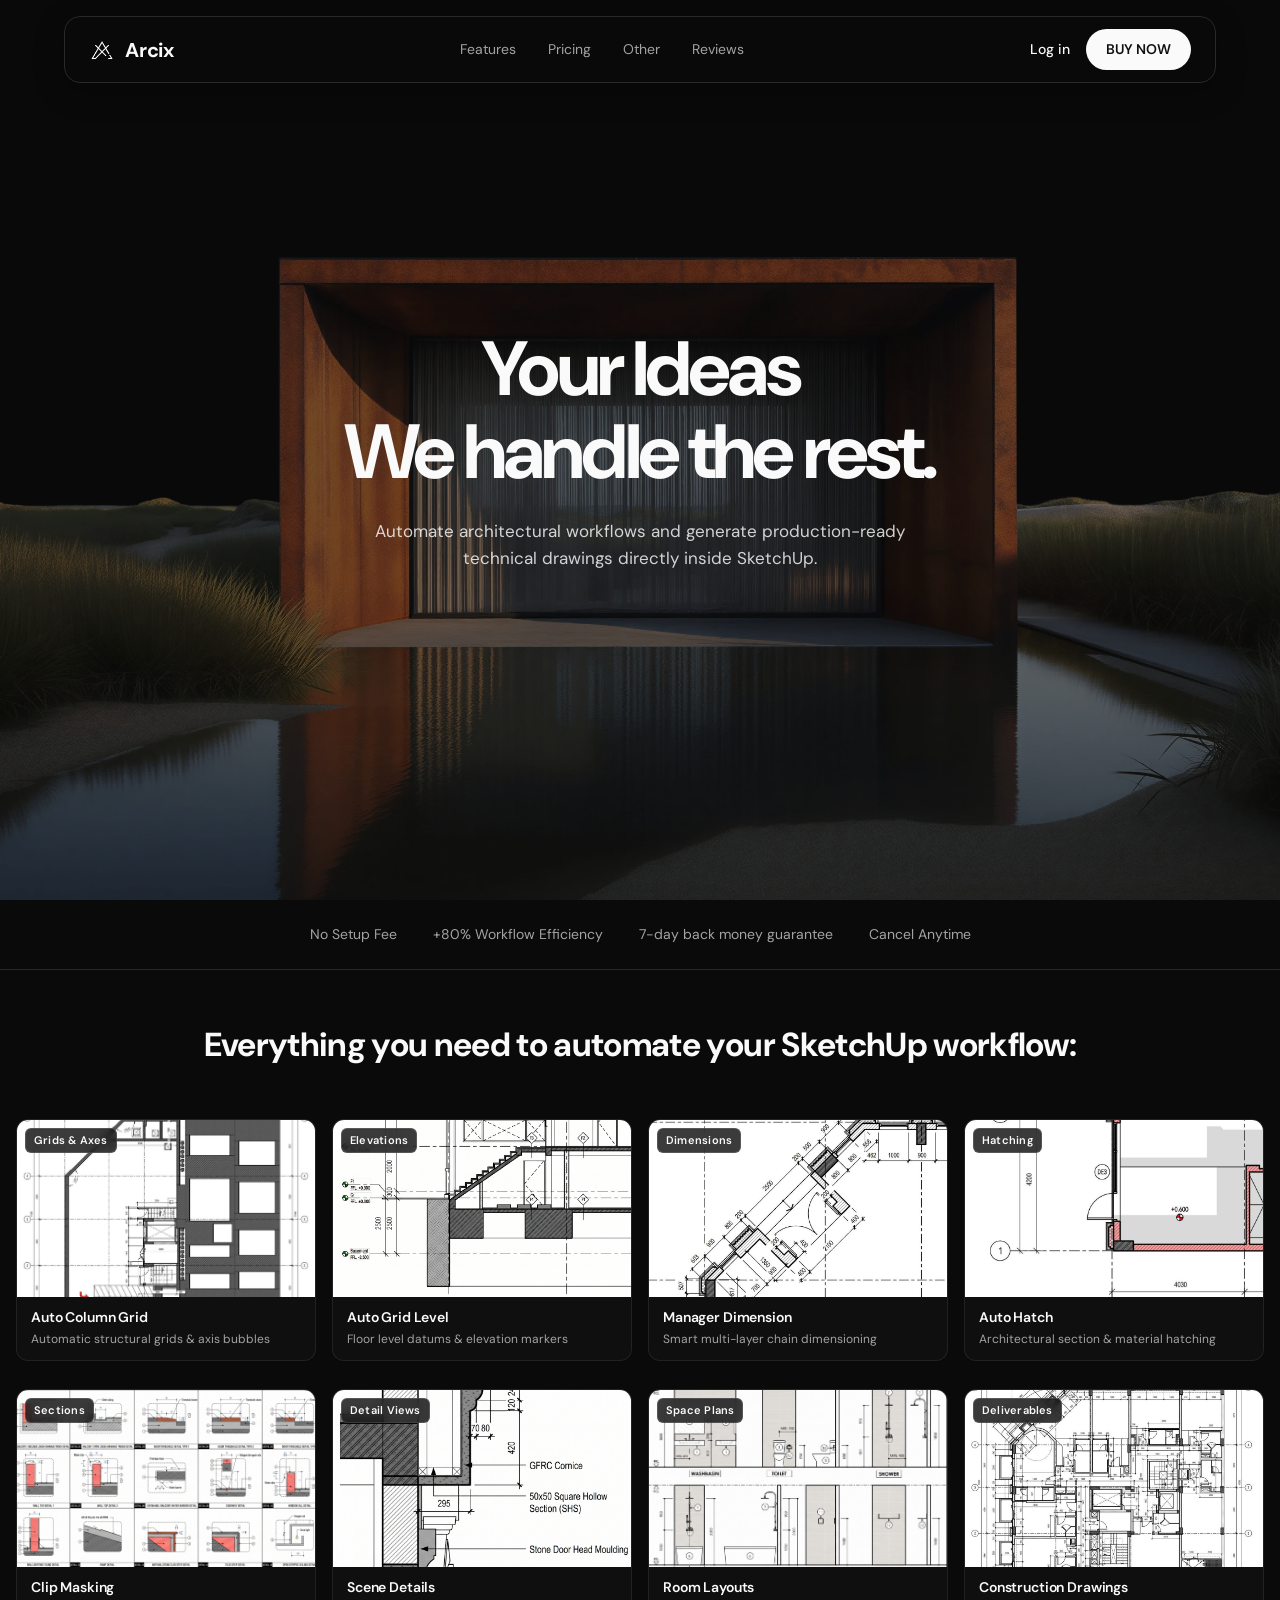
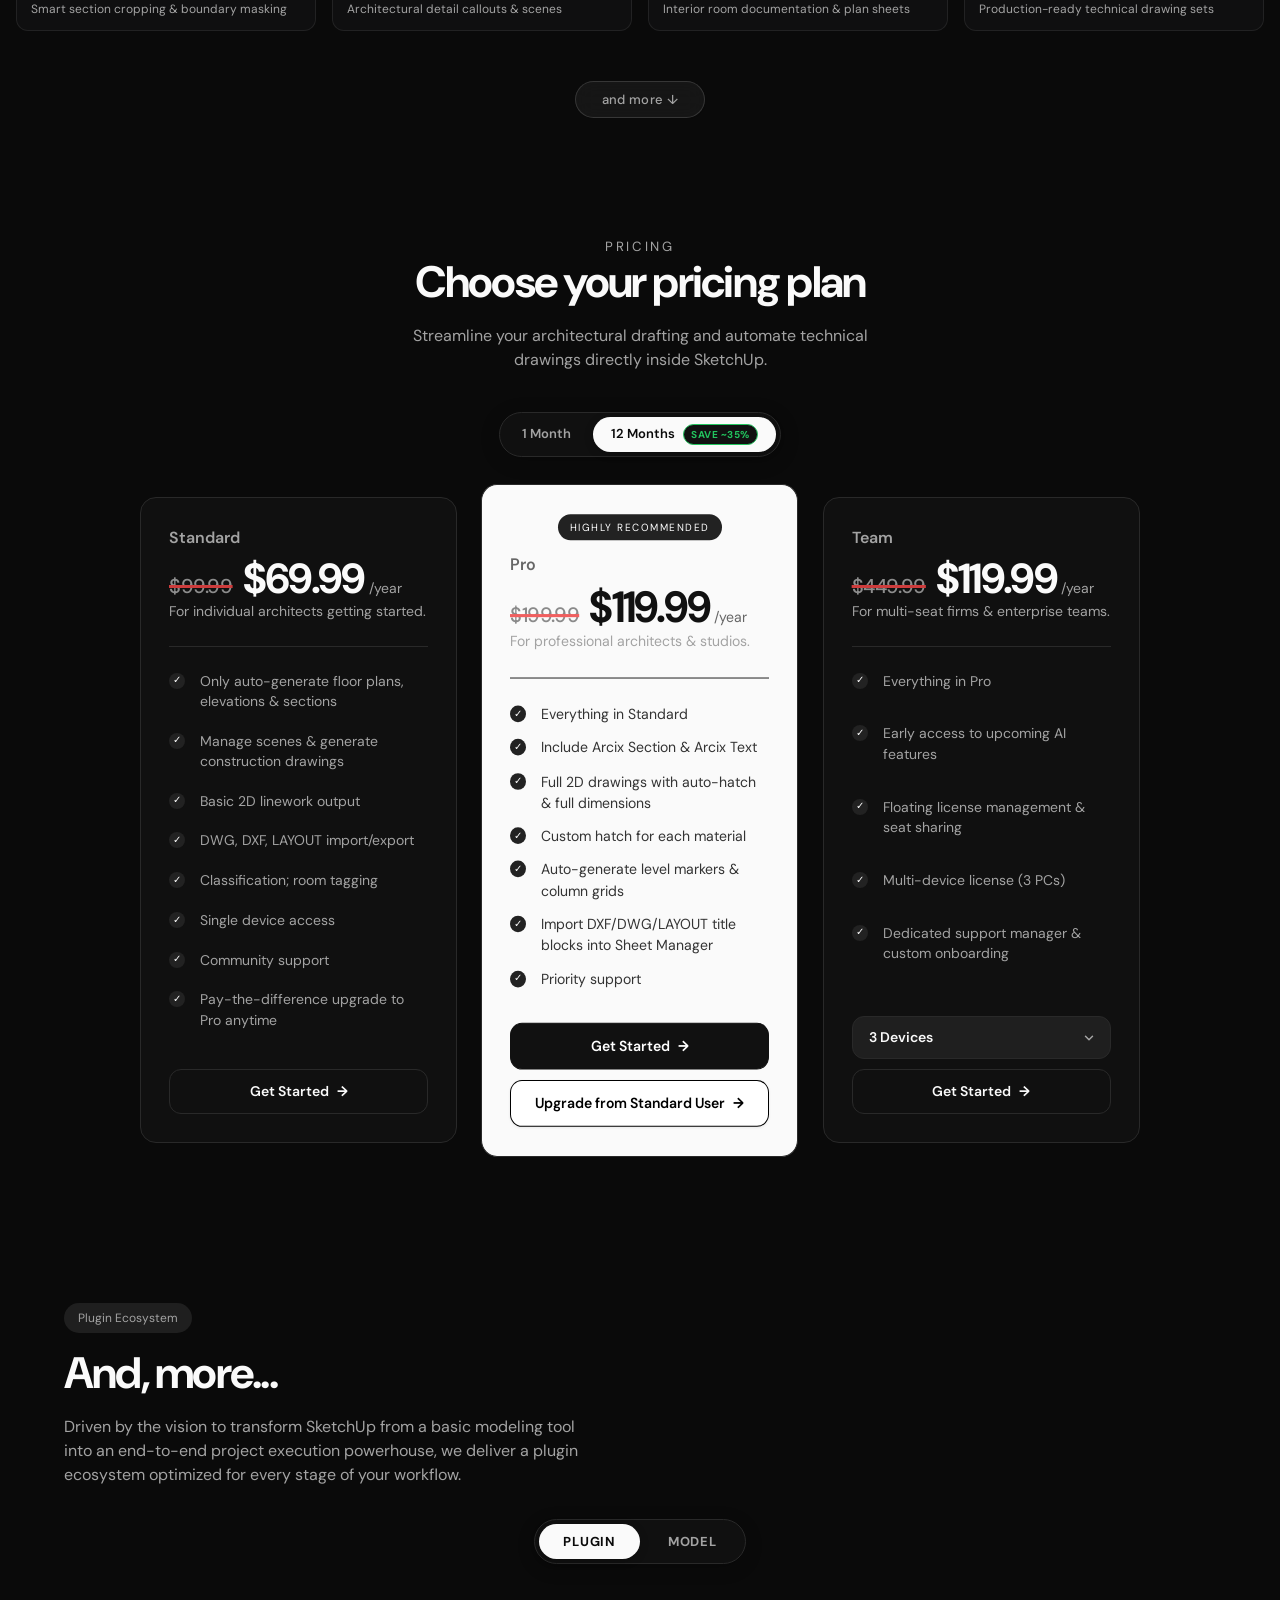
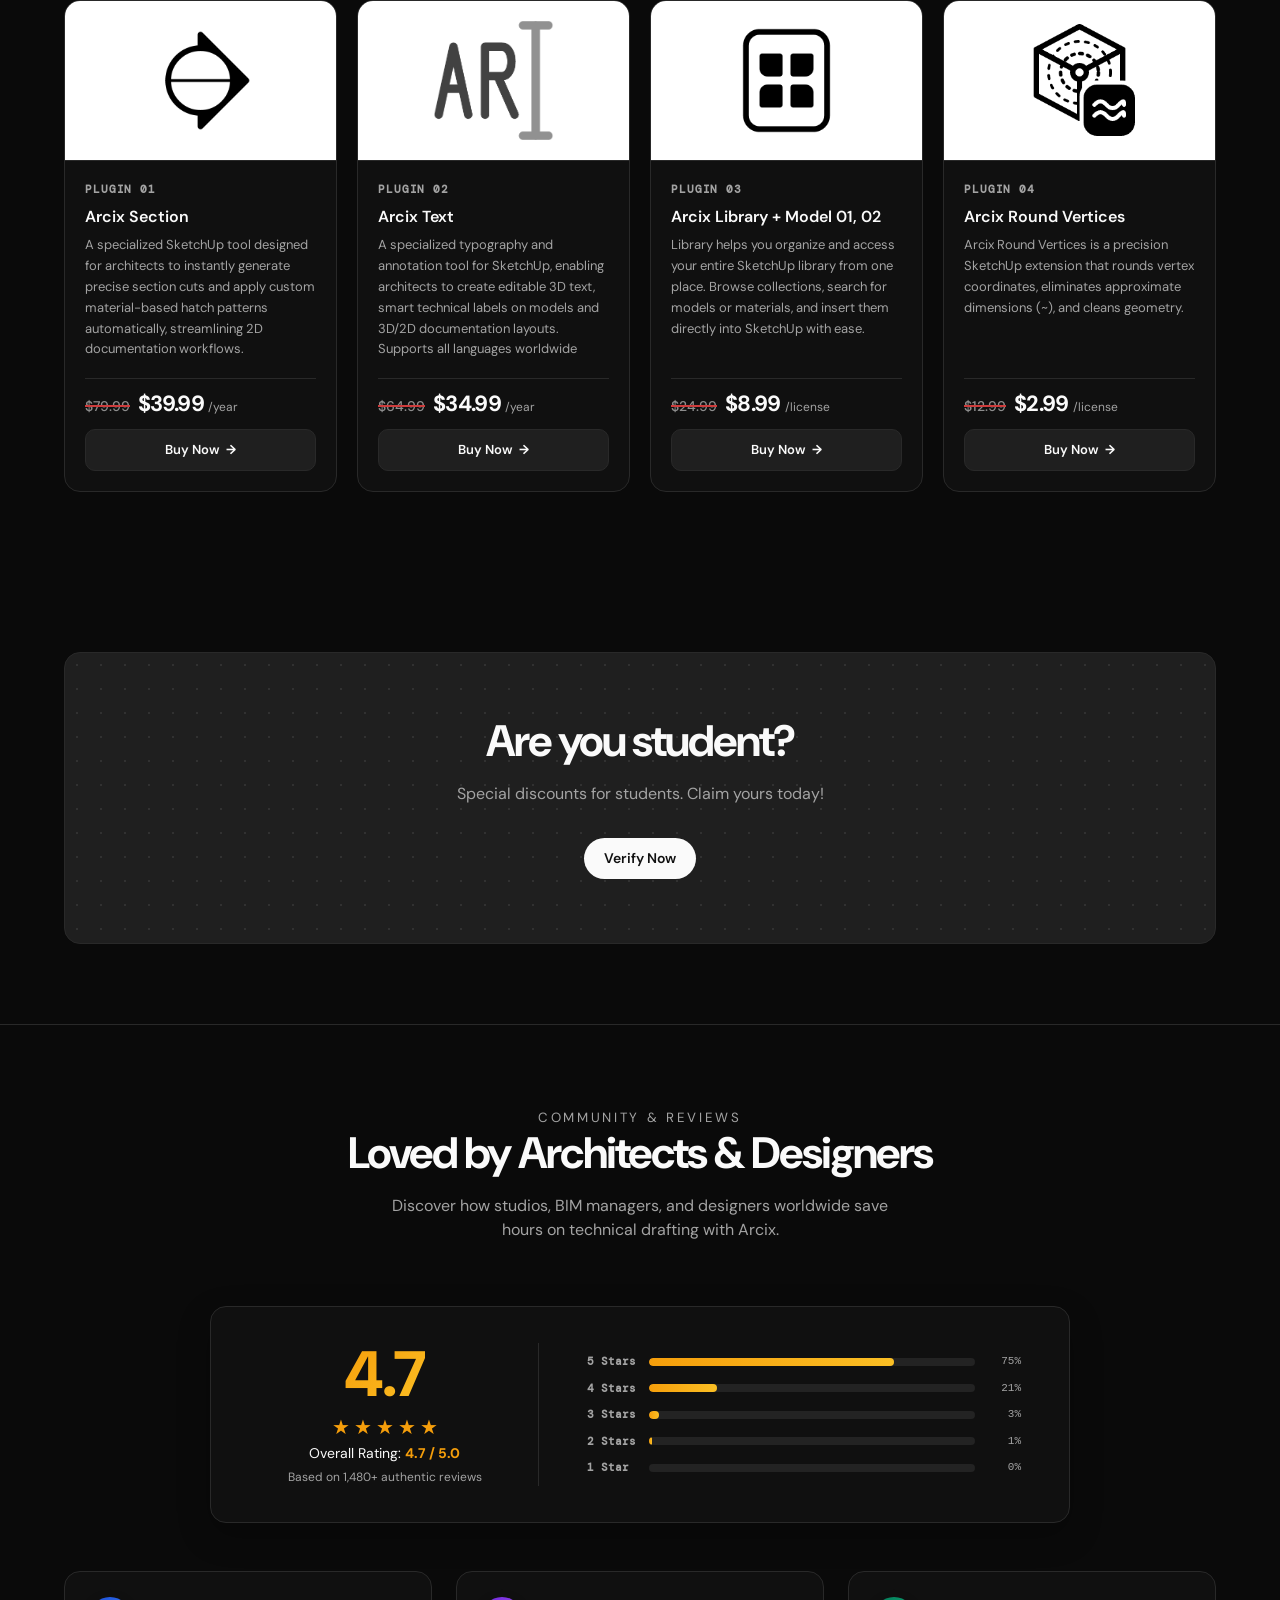
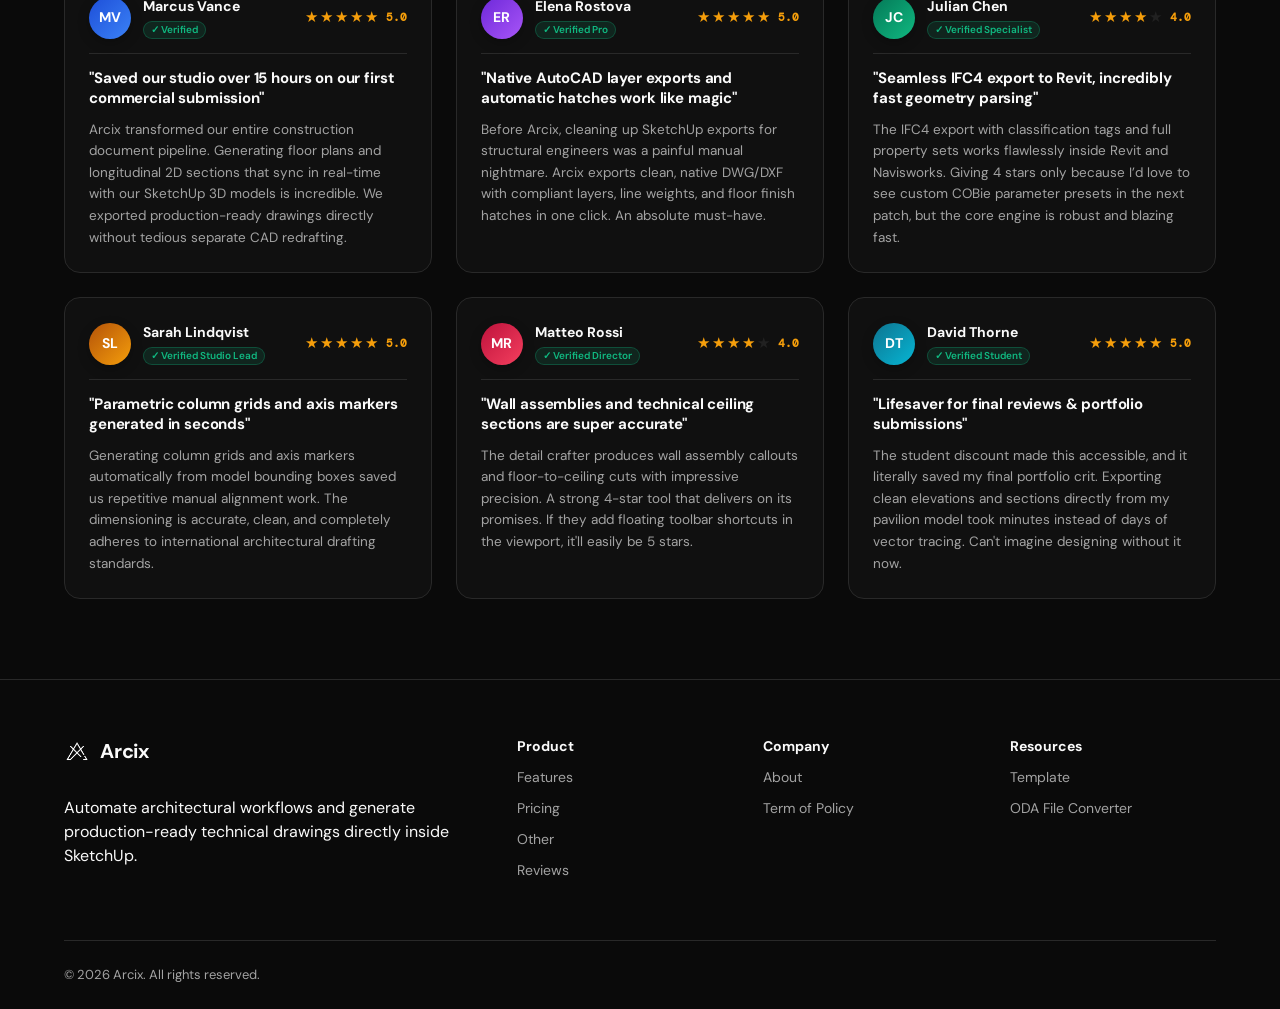
==== commit a97ae44e: "Add files via upload" ====
--- a/index.html
+++ b/index.html
@@ -40,22 +40,208 @@
     </section>
 
     <section class="trust-bar">
-      <div class="trust-items"><span>No Setup Fee</span><span>+80% Workflow Efficiency</span><span>14-day back money
+      <div class="trust-items"><span>No Setup Fee</span><span>+80% Workflow Efficiency</span><span>7-day back money
           guarantee</span><span>Cancel Anytime</span></div>
     </section>
 
     <section id="features" class="features-section reveal">
-      <div class="container features-container">
+      <div class="features-container">
         <div class="section-heading features-heading">
-          <h2>Everything u need to automate ur SketchUp workflow:</h2>
-        </div>
-
-        <div class="features-showcase" id="features-showcase">
-          <div class="features-image-wrap">
-            <img src="image/feature.jpg" alt="Automate SketchUp architectural workflow diagram"
-              class="features-main-img" />
-          </div>
-        </div>
+          <h2>Everything you need to automate your SketchUp workflow:</h2>
+        </div>
+
+        <div class="features-grid">
+          <!-- 1. Auto Column Grid -->
+          <article class="feature-card" data-full-img="image/resource/auto%20column%20grid.jpg"
+            data-title="Auto Column Grid" data-tag="Grids &amp; Axes"
+            data-desc="Automatically generates structural coordinate grids, axis bubbles, and dimension spacing references aligned with columns and walls in 1 click.">
+            <div class="feature-card-media">
+              <img src="image/resource/auto%20column%20grid.jpg" alt="Auto Column Grid feature in SketchUp"
+                loading="lazy" />
+              <span class="feature-tag">Grids &amp; Axes</span>
+              <button class="feature-zoom-btn" type="button" aria-label="Preview Auto Column Grid">
+                <svg width="14" height="14" viewBox="0 0 24 24" fill="none" stroke="currentColor" stroke-width="2"
+                  stroke-linecap="round" stroke-linejoin="round">
+                  <circle cx="11" cy="11" r="8"></circle>
+                  <line x1="21" y1="21" x2="16.65" y2="16.65"></line>
+                  <line x1="11" y1="8" x2="11" y2="14"></line>
+                  <line x1="8" y1="11" x2="14" y2="11"></line>
+                </svg>
+              </button>
+            </div>
+            <div class="feature-card-body">
+              <h3 class="feature-card-title">Auto Column Grid</h3>
+              <p class="feature-card-desc">Automatic structural grids &amp; axis bubbles</p>
+            </div>
+          </article>
+
+          <!-- 2. Auto Grid Level -->
+          <article class="feature-card" data-full-img="image/resource/auto%20grid%20level.jpg"
+            data-title="Auto Grid Level" data-tag="Elevations"
+            data-desc="Instant floor level datum markers and story elevations automatically synchronized with your 3D model heights.">
+            <div class="feature-card-media">
+              <img src="image/resource/auto%20grid%20level.jpg" alt="Auto Grid Level feature in SketchUp"
+                loading="lazy" />
+              <span class="feature-tag">Elevations</span>
+              <button class="feature-zoom-btn" type="button" aria-label="Preview Auto Grid Level">
+                <svg width="14" height="14" viewBox="0 0 24 24" fill="none" stroke="currentColor" stroke-width="2"
+                  stroke-linecap="round" stroke-linejoin="round">
+                  <circle cx="11" cy="11" r="8"></circle>
+                  <line x1="21" y1="21" x2="16.65" y2="16.65"></line>
+                  <line x1="11" y1="8" x2="11" y2="14"></line>
+                  <line x1="8" y1="11" x2="14" y2="11"></line>
+                </svg>
+              </button>
+            </div>
+            <div class="feature-card-body">
+              <h3 class="feature-card-title">Auto Grid Level</h3>
+              <p class="feature-card-desc">Floor level datums &amp; elevation markers</p>
+            </div>
+          </article>
+
+          <!-- 3. Manager Dimension -->
+          <article class="feature-card" data-full-img="image/resource/manager%20dimension.jpg"
+            data-title="Manager Dimension" data-tag="Dimensions"
+            data-desc="Intelligent multi-layer continuous chain dimensioning and automated dimension style management for technical drawings.">
+            <div class="feature-card-media">
+              <img src="image/resource/manager%20dimension.jpg" alt="Manager Dimension feature in SketchUp"
+                loading="lazy" />
+              <span class="feature-tag">Dimensions</span>
+              <button class="feature-zoom-btn" type="button" aria-label="Preview Manager Dimension">
+                <svg width="14" height="14" viewBox="0 0 24 24" fill="none" stroke="currentColor" stroke-width="2"
+                  stroke-linecap="round" stroke-linejoin="round">
+                  <circle cx="11" cy="11" r="8"></circle>
+                  <line x1="21" y1="21" x2="16.65" y2="16.65"></line>
+                  <line x1="11" y1="8" x2="11" y2="14"></line>
+                  <line x1="8" y1="11" x2="14" y2="11"></line>
+                </svg>
+              </button>
+            </div>
+            <div class="feature-card-body">
+              <h3 class="feature-card-title">Manager Dimension</h3>
+              <p class="feature-card-desc">Smart multi-layer chain dimensioning</p>
+            </div>
+          </article>
+
+          <!-- 4. Auto Hatch -->
+          <article class="feature-card" data-full-img="image/resource/Auto%20Hatch.jpg" data-title="Auto Hatch"
+            data-tag="Hatching"
+            data-desc="Automated material hatching for cut walls, floor slabs, structural sections, and architectural components.">
+            <div class="feature-card-media">
+              <img src="image/resource/Auto%20Hatch.jpg" alt="Auto Hatch feature in SketchUp" loading="lazy" />
+              <span class="feature-tag">Hatching</span>
+              <button class="feature-zoom-btn" type="button" aria-label="Preview Auto Hatch">
+                <svg width="14" height="14" viewBox="0 0 24 24" fill="none" stroke="currentColor" stroke-width="2"
+                  stroke-linecap="round" stroke-linejoin="round">
+                  <circle cx="11" cy="11" r="8"></circle>
+                  <line x1="21" y1="21" x2="16.65" y2="16.65"></line>
+                  <line x1="11" y1="8" x2="11" y2="14"></line>
+                  <line x1="8" y1="11" x2="14" y2="11"></line>
+                </svg>
+              </button>
+            </div>
+            <div class="feature-card-body">
+              <h3 class="feature-card-title">Auto Hatch</h3>
+              <p class="feature-card-desc">Architectural section &amp; material hatching</p>
+            </div>
+          </article>
+
+          <!-- 5. Clip Masking -->
+          <article class="feature-card" data-full-img="image/resource/Clip_masking.jpg" data-title="Clip Masking"
+            data-tag="Sections"
+            data-desc="Smart section boundary cropping and background spatial masking without hiding model elements manually.">
+            <div class="feature-card-media">
+              <img src="image/resource/Clip_masking.jpg" alt="Clip Masking feature in SketchUp" loading="lazy" />
+              <span class="feature-tag">Sections</span>
+              <button class="feature-zoom-btn" type="button" aria-label="Preview Clip Masking">
+                <svg width="14" height="14" viewBox="0 0 24 24" fill="none" stroke="currentColor" stroke-width="2"
+                  stroke-linecap="round" stroke-linejoin="round">
+                  <circle cx="11" cy="11" r="8"></circle>
+                  <line x1="21" y1="21" x2="16.65" y2="16.65"></line>
+                  <line x1="11" y1="8" x2="11" y2="14"></line>
+                  <line x1="8" y1="11" x2="14" y2="11"></line>
+                </svg>
+              </button>
+            </div>
+            <div class="feature-card-body">
+              <h3 class="feature-card-title">Clip Masking</h3>
+              <p class="feature-card-desc">Smart section cropping &amp; boundary masking</p>
+            </div>
+          </article>
+
+          <!-- 6. Scene Details -->
+          <article class="feature-card" data-full-img="image/resource/Scene-Details.jpg" data-title="Scene Details"
+            data-tag="Detail Views"
+            data-desc="One-click extraction of enlarged architectural details, wall assemblies, and structural construction nodes.">
+            <div class="feature-card-media">
+              <img src="image/resource/Scene-Details.jpg" alt="Scene Details feature in SketchUp" loading="lazy" />
+              <span class="feature-tag">Detail Views</span>
+              <button class="feature-zoom-btn" type="button" aria-label="Preview Scene Details">
+                <svg width="14" height="14" viewBox="0 0 24 24" fill="none" stroke="currentColor" stroke-width="2"
+                  stroke-linecap="round" stroke-linejoin="round">
+                  <circle cx="11" cy="11" r="8"></circle>
+                  <line x1="21" y1="21" x2="16.65" y2="16.65"></line>
+                  <line x1="11" y1="8" x2="11" y2="14"></line>
+                  <line x1="8" y1="11" x2="14" y2="11"></line>
+                </svg>
+              </button>
+            </div>
+            <div class="feature-card-body">
+              <h3 class="feature-card-title">Scene Details</h3>
+              <p class="feature-card-desc">Architectural detail callouts &amp; scenes</p>
+            </div>
+          </article>
+
+          <!-- 7. Detailed room-by-room layout -->
+          <article class="feature-card" data-full-img="image/resource/Detailed%20room-by-room%20layout.jpg"
+            data-title="Room-by-Room Layout" data-tag="Space Plans"
+            data-desc="Automated space isolation, room elevations, and interior layout drafting sheets generated directly from your 3D model.">
+            <div class="feature-card-media">
+              <img src="image/resource/Detailed%20room-by-room%20layout.jpg"
+                alt="Detailed room-by-room layout feature in SketchUp" loading="lazy" />
+              <span class="feature-tag">Space Plans</span>
+              <button class="feature-zoom-btn" type="button" aria-label="Preview Room-by-Room Layout">
+                <svg width="14" height="14" viewBox="0 0 24 24" fill="none" stroke="currentColor" stroke-width="2"
+                  stroke-linecap="round" stroke-linejoin="round">
+                  <circle cx="11" cy="11" r="8"></circle>
+                  <line x1="21" y1="21" x2="16.65" y2="16.65"></line>
+                  <line x1="11" y1="8" x2="11" y2="14"></line>
+                  <line x1="8" y1="11" x2="14" y2="11"></line>
+                </svg>
+              </button>
+            </div>
+            <div class="feature-card-body">
+              <h3 class="feature-card-title">Room Layouts</h3>
+              <p class="feature-card-desc">Interior room documentation &amp; plan sheets</p>
+            </div>
+          </article>
+
+          <!-- 8. Construction Drawing -->
+          <article class="feature-card" data-full-img="image/resource/Construction%20Drawing.jpg"
+            data-title="Construction Drawings" data-tag="Deliverables"
+            data-desc="Complete production-ready architectural technical drawing packages ready for direct submission, PDF, and DWG export.">
+            <div class="feature-card-media">
+              <img src="image/resource/Construction%20Drawing.jpg" alt="Construction Drawing feature in SketchUp"
+                loading="lazy" />
+              <span class="feature-tag">Deliverables</span>
+              <button class="feature-zoom-btn" type="button" aria-label="Preview Construction Drawings">
+                <svg width="14" height="14" viewBox="0 0 24 24" fill="none" stroke="currentColor" stroke-width="2"
+                  stroke-linecap="round" stroke-linejoin="round">
+                  <circle cx="11" cy="11" r="8"></circle>
+                  <line x1="21" y1="21" x2="16.65" y2="16.65"></line>
+                  <line x1="11" y1="8" x2="11" y2="14"></line>
+                  <line x1="8" y1="11" x2="14" y2="11"></line>
+                </svg>
+              </button>
+            </div>
+            <div class="feature-card-body">
+              <h3 class="feature-card-title">Construction Drawings</h3>
+              <p class="feature-card-desc">Production-ready technical drawing sets</p>
+            </div>
+          </article>
+        </div>
+
+        <a class="features-more" href="#pricing">and more ↓</a>
       </div>
     </section>
 
@@ -151,6 +337,13 @@
             </div>
           </article>
         </div>
+
+        <!-- Mobile Swipe Indicator Dots (Pro default) -->
+        <div class="pricing-mobile-dots" aria-label="Pricing plan pagination">
+          <button type="button" class="pricing-dot" data-index="0" aria-label="Standard plan"></button>
+          <button type="button" class="pricing-dot active" data-index="1" aria-label="Pro plan (Default)"></button>
+          <button type="button" class="pricing-dot" data-index="2" aria-label="Team plan"></button>
+        </div>
       </div>
     </section>
 
@@ -639,6 +832,23 @@
       <div class="footer-bottom"><span>© 2026 Arcix. All rights reserved.</span></div>
     </div>
   </footer>
+
+  <!-- Feature Preview Lightbox Modal -->
+  <div id="feature-modal" class="feature-modal" aria-hidden="true" role="dialog" aria-label="Feature Preview">
+    <div class="feature-modal-content">
+      <div class="feature-modal-media">
+        <img id="feature-modal-img" src="" alt="Feature preview enlarged" />
+      </div>
+      <div class="feature-modal-info">
+        <div class="feature-modal-text">
+          <h3 id="feature-modal-title">Feature Title <span id="feature-modal-tag" class="feature-tag">Tag</span></h3>
+          <p id="feature-modal-desc">Detailed feature description</p>
+        </div>
+        <button id="feature-modal-close" class="feature-modal-close" type="button" aria-label="Close modal">✕</button>
+      </div>
+    </div>
+  </div>
+
   <script src="js/main.js" defer></script>
 </body>
 
--- a/css/styles.css
+++ b/css/styles.css
@@ -69,7 +69,7 @@
 }
 
 .content-section {
-  padding: 112px 0;
+  padding: 80px 0;
   scroll-margin-top: 32px;
 }
 
@@ -241,24 +241,21 @@
 
   /* Tùy chỉnh khối Features trên điện thoại / tablet */
   .features-section {
-    padding: 64px 0 32px;
+    padding: 40px 0 24px;
+  }
+
+  .features-heading {
+    margin-bottom: 32px;
   }
 
   .features-heading h2 {
     font-size: 20px;
-    margin-bottom: 16px;
+    margin-bottom: 8px;
   }
 
   .features-container {
     width: calc(100% - 24px);
     max-width: 100%;
-  }
-
-  .features-image-wrap {
-    width: 100%;
-    aspect-ratio: 2752 / 1536;
-    height: auto;
-    max-height: none;
   }
 }
 
@@ -293,10 +290,7 @@
 
 .hero-subtitle span {
   display: inline-block;
-  background: rgba(255, 255, 255, 0.12);
-  padding: 3px 6px;
-  border-radius: 4px;
-  line-height: 1.8;
+  line-height: 1.6;
   transition: all 0.2s ease;
 }
 
@@ -495,11 +489,12 @@
 }
 
 /* ==========================================================================
-   10. FEATURES SHOWCASE
+/* ==========================================================================
+   10. FEATURES SHOWCASE - 8 CORE ARCHITECTURAL WORKFLOWS
    ========================================================================== */
 .features-section {
   position: relative;
-  padding: 96px 0 48px;
+  padding: 56px 0 36px;
 }
 
 .features-container {
@@ -507,55 +502,350 @@
   flex-direction: column;
   align-items: center;
   justify-content: center;
-  width: min(1152px, calc(100% - 32px));
-  max-width: 1152px;
+  width: min(1360px, calc(100% - 32px));
+  max-width: 1360px;
   margin: 0 auto;
 }
 
 .features-heading {
-  margin-bottom: 32px;
+  margin-bottom: 56px;
   text-align: center;
   width: 100%;
 }
 
 .features-heading h2 {
-  font-size: clamp(22px, 2.8vw, 36px);
+  font-size: clamp(22px, 2.6vw, 34px);
   margin: 0;
   letter-spacing: -0.02em;
   font-weight: 700;
 }
 
-.features-showcase {
+.features-subheading {
+  margin: 8px auto 0;
+  color: var(--muted);
+  font-size: 14px;
+  max-width: 640px;
+}
+
+/* 4 columns x 2 rows full layout */
+.features-grid {
+  display: grid;
+  grid-template-columns: repeat(4, 1fr);
+  column-gap: 16px;
+  row-gap: 28px;
+  width: 100%;
+}
+
+.feature-card {
+  position: relative;
+  display: flex;
+  flex-direction: column;
+  background: rgba(18, 18, 20, 0.72);
+  border: 1px solid rgba(255, 255, 255, 0.08);
+  border-radius: 12px;
+  overflow: hidden;
+  cursor: pointer;
+  transition: transform 0.25s ease, border-color 0.25s ease, box-shadow 0.25s ease;
+  backdrop-filter: blur(8px);
+  -webkit-backdrop-filter: blur(8px);
+}
+
+html.light .feature-card {
+  background: #ffffff;
+  border-color: rgba(0, 0, 0, 0.08);
+  box-shadow: 0 2px 10px rgba(0, 0, 0, 0.03);
+}
+
+.feature-card:hover {
+  transform: translateY(-4px);
+  border-color: rgba(255, 255, 255, 0.24);
+  box-shadow: 0 12px 28px rgba(0, 0, 0, 0.45);
+}
+
+html.light .feature-card:hover {
+  border-color: rgba(0, 0, 0, 0.2);
+  box-shadow: 0 12px 24px rgba(0, 0, 0, 0.08);
+}
+
+.feature-card-media {
   position: relative;
   width: 100%;
-  display: flex;
+  aspect-ratio: 16 / 9.5;
+  background: #09090b;
+  overflow: hidden;
+}
+
+html.light .feature-card-media {
+  background: #f1f1f3;
+}
+
+.feature-card-media img {
+  width: 100%;
+  height: 100%;
+  object-fit: cover;
+  display: block;
+  transition: transform 0.35s ease;
+}
+
+.feature-card:hover .feature-card-media img {
+  transform: scale(1.05);
+}
+
+.feature-tag {
+  position: absolute;
+  top: 8px;
+  left: 8px;
+  padding: 3px 8px;
+  border-radius: 6px;
+  font-size: 11px;
+  font-weight: 600;
+  letter-spacing: 0.02em;
+  background: rgba(10, 10, 12, 0.8);
+  color: #fafafa;
+  border: 1px solid rgba(255, 255, 255, 0.14);
+  backdrop-filter: blur(6px);
+  -webkit-backdrop-filter: blur(6px);
+  pointer-events: none;
+  z-index: 2;
+}
+
+html.light .feature-tag {
+  background: rgba(255, 255, 255, 0.9);
+  color: #111;
+  border-color: rgba(0, 0, 0, 0.12);
+}
+
+.feature-zoom-btn {
+  position: absolute;
+  top: 8px;
+  right: 8px;
+  width: 28px;
+  height: 28px;
+  border-radius: 50%;
+  background: rgba(10, 10, 12, 0.75);
+  border: 1px solid rgba(255, 255, 255, 0.16);
+  color: #fff;
+  display: flex;
+  align-items: center;
   justify-content: center;
-  align-items: center;
-}
-
-.features-image-wrap {
+  opacity: 0;
+  transform: scale(0.85);
+  transition: opacity 0.2s ease, transform 0.2s ease, background-color 0.2s ease;
+  z-index: 2;
+  cursor: pointer;
+}
+
+html.light .feature-zoom-btn {
+  background: rgba(255, 255, 255, 0.9);
+  color: #111;
+  border-color: rgba(0, 0, 0, 0.12);
+}
+
+.feature-card:hover .feature-zoom-btn {
+  opacity: 1;
+  transform: scale(1);
+}
+
+.feature-card-body {
+  padding: 10px 14px 12px;
+  display: flex;
+  flex-direction: column;
+  gap: 3px;
+}
+
+.feature-card-title {
+  margin: 0;
+  font-size: 14px;
+  font-weight: 600;
+  letter-spacing: -0.01em;
+  color: var(--fg);
+}
+
+.feature-card-desc {
+  margin: 0;
+  font-size: 12px;
+  color: var(--muted);
+  line-height: 1.4;
+  white-space: nowrap;
+  overflow: hidden;
+  text-overflow: ellipsis;
+}
+
+/* "and more" centered rounded pill badge */
+.features-more {
+  margin-top: 50px;
+  display: inline-flex;
+  align-items: center;
+  justify-content: center;
+  padding: 8px 26px;
+  border-radius: 999px;
+  border: 1px solid rgba(255, 255, 255, 0.14);
+  background: rgba(255, 255, 255, 0.05);
+  color: var(--muted);
+  font-size: 13px;
+  font-weight: 500;
+  letter-spacing: 0.03em;
+  text-transform: lowercase;
+  backdrop-filter: blur(10px);
+  -webkit-backdrop-filter: blur(10px);
+  cursor: pointer;
+  text-decoration: none;
+  transition: border-color 0.25s ease, background-color 0.25s ease, color 0.25s ease, transform 0.2s ease;
+}
+
+.features-more:hover {
+  transform: translateY(-2px);
+  border-color: rgba(255, 255, 255, 0.28);
+  background: rgba(255, 255, 255, 0.08);
+  color: var(--fg);
+}
+
+html.light .features-more {
+  background: rgba(0, 0, 0, 0.04);
+  border-color: rgba(0, 0, 0, 0.12);
+  color: var(--muted);
+}
+
+html.light .features-more:hover {
+  background: rgba(0, 0, 0, 0.07);
+  border-color: rgba(0, 0, 0, 0.22);
+  color: var(--fg);
+}
+
+/* Feature Preview Lightbox Modal */
+.feature-modal {
+  position: fixed;
+  inset: 0;
+  z-index: 9999;
+  display: flex;
+  align-items: center;
+  justify-content: center;
+  padding: 24px;
+  background: rgba(0, 0, 0, 0.85);
+  backdrop-filter: blur(16px);
+  -webkit-backdrop-filter: blur(16px);
+  opacity: 0;
+  visibility: hidden;
+  transition: opacity 0.25s ease, visibility 0.25s ease;
+}
+
+.feature-modal.active {
+  opacity: 1;
+  visibility: visible;
+}
+
+.feature-modal-content {
+  position: relative;
+  max-width: 960px;
+  width: 100%;
+  max-height: 90vh;
+  background: #111114;
+  border: 1px solid rgba(255, 255, 255, 0.14);
+  border-radius: 16px;
+  overflow: hidden;
+  box-shadow: 0 30px 80px rgba(0, 0, 0, 0.7);
+  display: flex;
+  flex-direction: column;
+  transform: scale(0.95);
+  transition: transform 0.25s ease;
+}
+
+html.light .feature-modal-content {
+  background: #ffffff;
+  border-color: rgba(0, 0, 0, 0.15);
+  box-shadow: 0 30px 80px rgba(0, 0, 0, 0.2);
+}
+
+.feature-modal.active .feature-modal-content {
+  transform: scale(1);
+}
+
+.feature-modal-media {
   position: relative;
   width: 100%;
-  max-width: 1152px;
-  aspect-ratio: 2752 / 1536;
-  border-radius: 16px;
+  max-height: calc(90vh - 110px);
+  background: #060608;
+  display: flex;
+  align-items: center;
+  justify-content: center;
   overflow: hidden;
-  background: #fbf8f0;
-  border: 1px solid rgba(255, 255, 255, 0.16);
-  box-shadow: 0 24px 60px rgba(0, 0, 0, 0.5);
-  transition: transform 0.3s ease, box-shadow 0.3s ease;
-}
-
-html.light .features-image-wrap {
-  border-color: rgba(0, 0, 0, 0.12);
-  box-shadow: 0 20px 50px rgba(0, 0, 0, 0.1);
-}
-
-.features-main-img {
-  width: 100%;
-  height: 100%;
+}
+
+.feature-modal-media img {
+  max-width: 100%;
+  max-height: calc(90vh - 120px);
   object-fit: contain;
   display: block;
+}
+
+.feature-modal-info {
+  display: flex;
+  align-items: center;
+  justify-content: space-between;
+  padding: 14px 20px;
+  border-top: 1px solid rgba(255, 255, 255, 0.08);
+  background: rgba(20, 20, 24, 0.95);
+}
+
+html.light .feature-modal-info {
+  border-top-color: rgba(0, 0, 0, 0.08);
+  background: rgba(250, 250, 252, 0.98);
+}
+
+.feature-modal-text h3 {
+  margin: 0;
+  font-size: 16px;
+  font-weight: 600;
+  display: flex;
+  align-items: center;
+  gap: 10px;
+}
+
+.feature-modal-text p {
+  margin: 4px 0 0;
+  font-size: 13px;
+  color: var(--muted);
+}
+
+.feature-modal-close {
+  width: 36px;
+  height: 36px;
+  border-radius: 50%;
+  background: rgba(255, 255, 255, 0.08);
+  border: 1px solid rgba(255, 255, 255, 0.12);
+  color: #fff;
+  display: flex;
+  align-items: center;
+  justify-content: center;
+  cursor: pointer;
+  font-size: 18px;
+  line-height: 1;
+  transition: background-color 0.2s ease, transform 0.2s ease;
+  flex-shrink: 0;
+}
+
+html.light .feature-modal-close {
+  background: rgba(0, 0, 0, 0.06);
+  border-color: rgba(0, 0, 0, 0.1);
+  color: #111;
+}
+
+.feature-modal-close:hover {
+  background: rgba(255, 255, 255, 0.18);
+  transform: scale(1.05);
+}
+
+html.light .feature-modal-close:hover {
+  background: rgba(0, 0, 0, 0.12);
+}
+
+/* Tablet breakpoint for 8-feature layout */
+@media (max-width: 1080px) and (min-width: 769px) {
+  .features-grid {
+    grid-template-columns: repeat(2, 1fr);
+    column-gap: 14px;
+    row-gap: 22px;
+  }
 }
 
 /* ==========================================================================
@@ -660,6 +950,10 @@
   align-items: stretch;
 }
 
+.pricing-mobile-dots {
+  display: none;
+}
+
 .price-card {
   display: flex;
   flex-direction: column;
@@ -693,7 +987,7 @@
 }
 
 .featured p,
-.featured > span {
+.featured>span {
   color: #666;
 }
 
@@ -775,7 +1069,7 @@
   color: #666666;
 }
 
-.price-card > span {
+.price-card>span {
   color: var(--muted);
   font-size: 14px;
 }
@@ -1071,6 +1365,7 @@
     opacity: 0;
     transform: translateY(8px);
   }
+
   to {
     opacity: 1;
     transform: translateY(0);
@@ -1658,18 +1953,38 @@
 /* ==========================================================================
    16. RESPONSIVE DESIGN (MEDIA QUERIES)
    ========================================================================== */
-@media (max-width: 760px) {
+@media (max-width: 768px) {
   .site-header {
-    padding: 10px 14px;
-  }
-
-  .site-header nav,
+    padding: 8px 14px;
+    width: calc(100% - 20px);
+    top: 10px;
+  }
+
+  .site-header nav {
+    display: none;
+  }
+
   .login {
-    display: none;
+    display: inline-flex;
+    align-items: center;
+    font-size: 13px;
+    font-weight: 500;
+    color: var(--fg);
+    padding: 6px 4px;
+    white-space: nowrap;
   }
 
   .header-actions {
     margin-left: auto;
+    display: flex;
+    align-items: center;
+    gap: 12px;
+  }
+
+  .header-actions .button {
+    padding: 8px 14px;
+    font-size: 13px;
+    white-space: nowrap;
   }
 
   .section-pad {
@@ -1691,9 +2006,126 @@
     border-radius: 18px;
   }
 
-  .features-grid,
-  .platform-grid,
+  /* 2-row horizontal swipe for Features on mobile */
+  .features-section {
+    padding: 36px 0 20px;
+    overflow: hidden;
+  }
+
+  .features-container {
+    width: 100%;
+    max-width: 100%;
+    padding: 0 16px;
+    box-sizing: border-box;
+  }
+
+  .features-grid {
+    display: grid;
+    grid-template-columns: none;
+    grid-auto-flow: column;
+    grid-template-rows: repeat(2, minmax(0, auto));
+    grid-auto-columns: min(290px, 78vw);
+    column-gap: 14px;
+    row-gap: 14px;
+    width: calc(100% + 32px);
+    align-self: stretch;
+    overflow-x: auto;
+    overflow-y: hidden;
+    scroll-snap-type: x mandatory;
+    scroll-padding-left: 16px;
+    scroll-padding-right: 16px;
+    -webkit-overflow-scrolling: touch;
+    padding: 4px 16px 14px;
+    margin: 0 -16px;
+    scrollbar-width: none;
+    touch-action: pan-x pan-y;
+  }
+
+  .features-grid::-webkit-scrollbar {
+    display: none;
+  }
+
+  .feature-card {
+    scroll-snap-align: start;
+    scroll-snap-stop: normal;
+    width: 100%;
+    height: 100%;
+    min-width: 0;
+    box-sizing: border-box;
+  }
+
+  .features-more {
+    margin-top: 24px;
+  }
+
+  /* Horizontal swipe for Pricing cards on mobile */
+  .pricing-container {
+    width: 100%;
+    max-width: 100%;
+    padding: 0 16px;
+    box-sizing: border-box;
+    overflow: hidden;
+  }
+
   .pricing-grid {
+    display: flex;
+    flex-direction: row;
+    grid-template-columns: none;
+    overflow-x: auto;
+    overflow-y: hidden;
+    scroll-snap-type: x mandatory;
+    -webkit-overflow-scrolling: touch;
+    gap: 16px;
+    padding: 16px 20px 24px;
+    margin: 0 -16px;
+    scrollbar-width: none;
+  }
+
+  .pricing-grid::-webkit-scrollbar {
+    display: none;
+  }
+
+  .price-card {
+    flex: 0 0 min(310px, 82vw);
+    width: min(310px, 82vw);
+    scroll-snap-align: center;
+    box-sizing: border-box;
+  }
+
+  .price-card.featured {
+    transform: none;
+    border: 2px solid var(--fg);
+  }
+
+  .pricing-mobile-dots {
+    display: flex;
+    align-items: center;
+    justify-content: center;
+    gap: 8px;
+    margin-top: 14px;
+  }
+
+  .pricing-dot {
+    width: 8px;
+    height: 8px;
+    border-radius: 999px;
+    background: rgba(255, 255, 255, 0.22);
+    border: none;
+    padding: 0;
+    cursor: pointer;
+    transition: all 0.25s ease;
+  }
+
+  html.light .pricing-dot {
+    background: rgba(0, 0, 0, 0.18);
+  }
+
+  .pricing-dot.active {
+    width: 24px;
+    background: var(--fg);
+  }
+
+  .platform-grid {
     grid-template-columns: 1fr;
   }
 
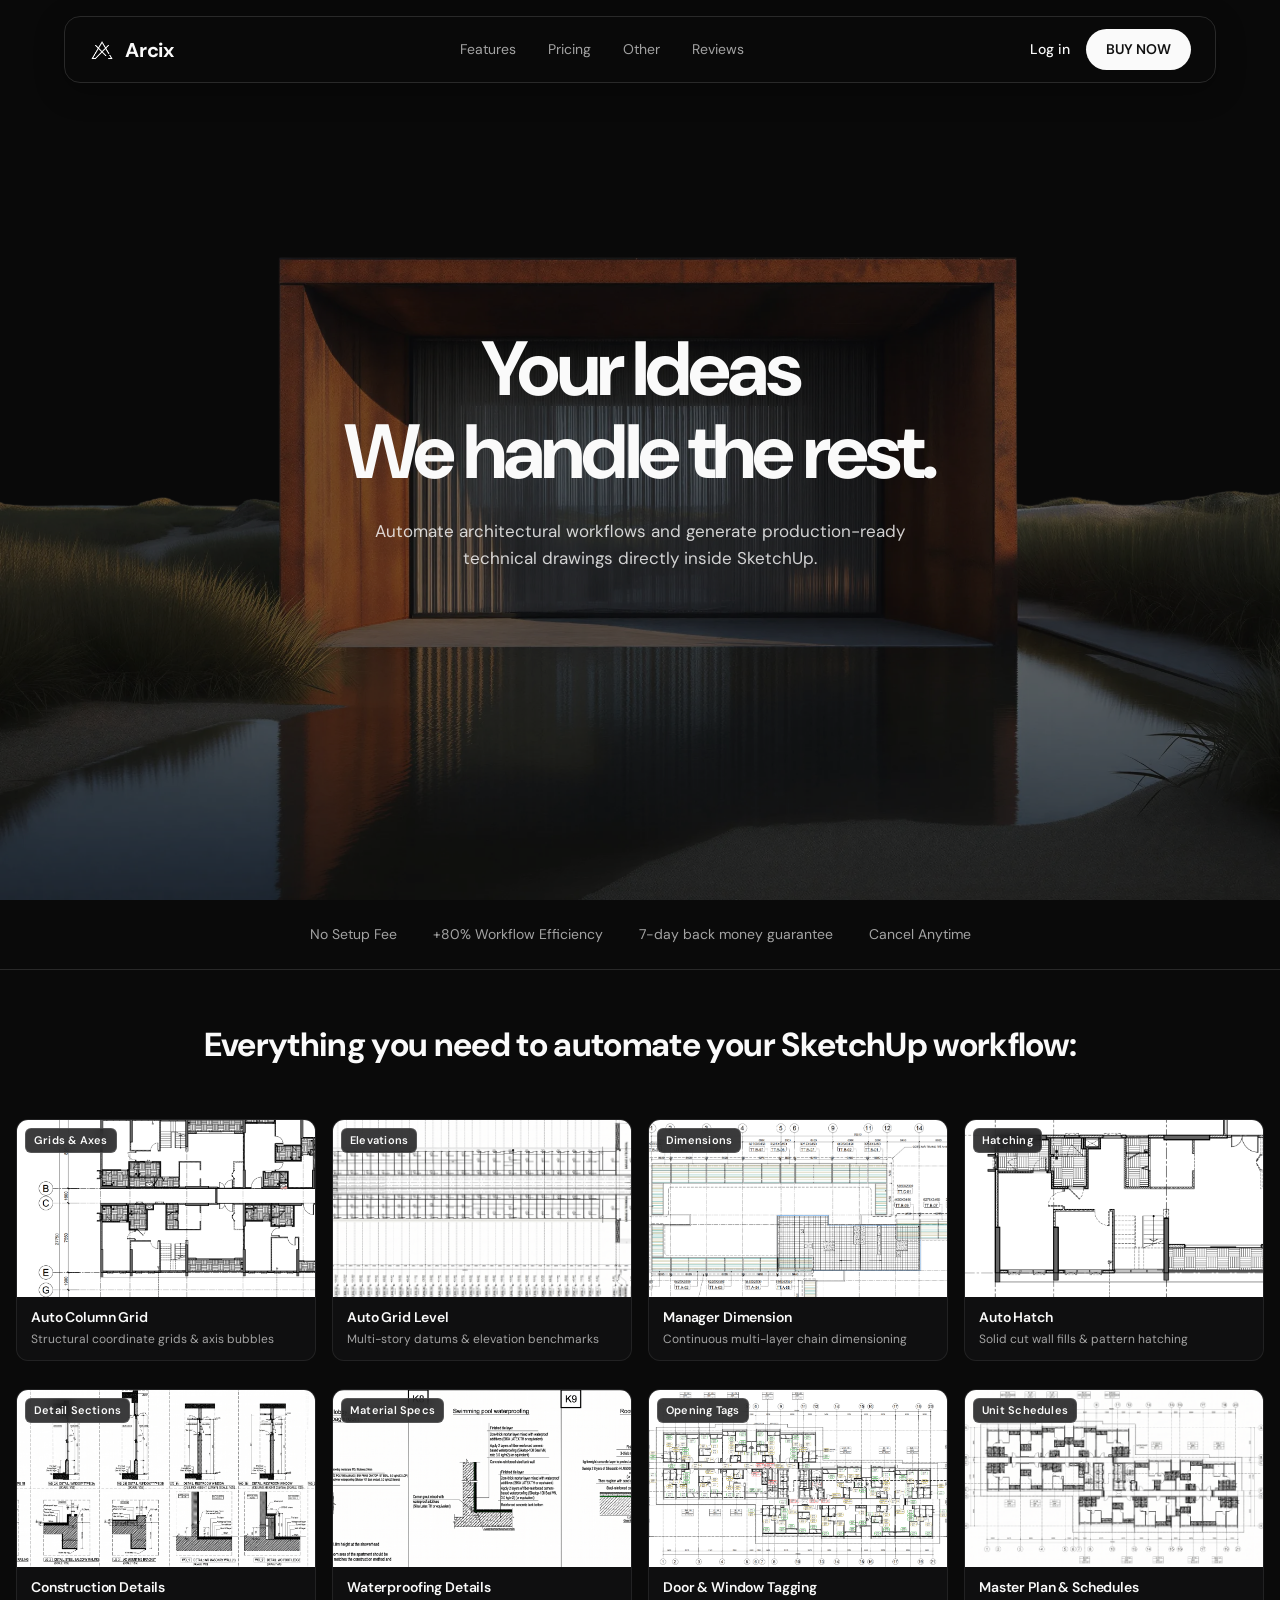
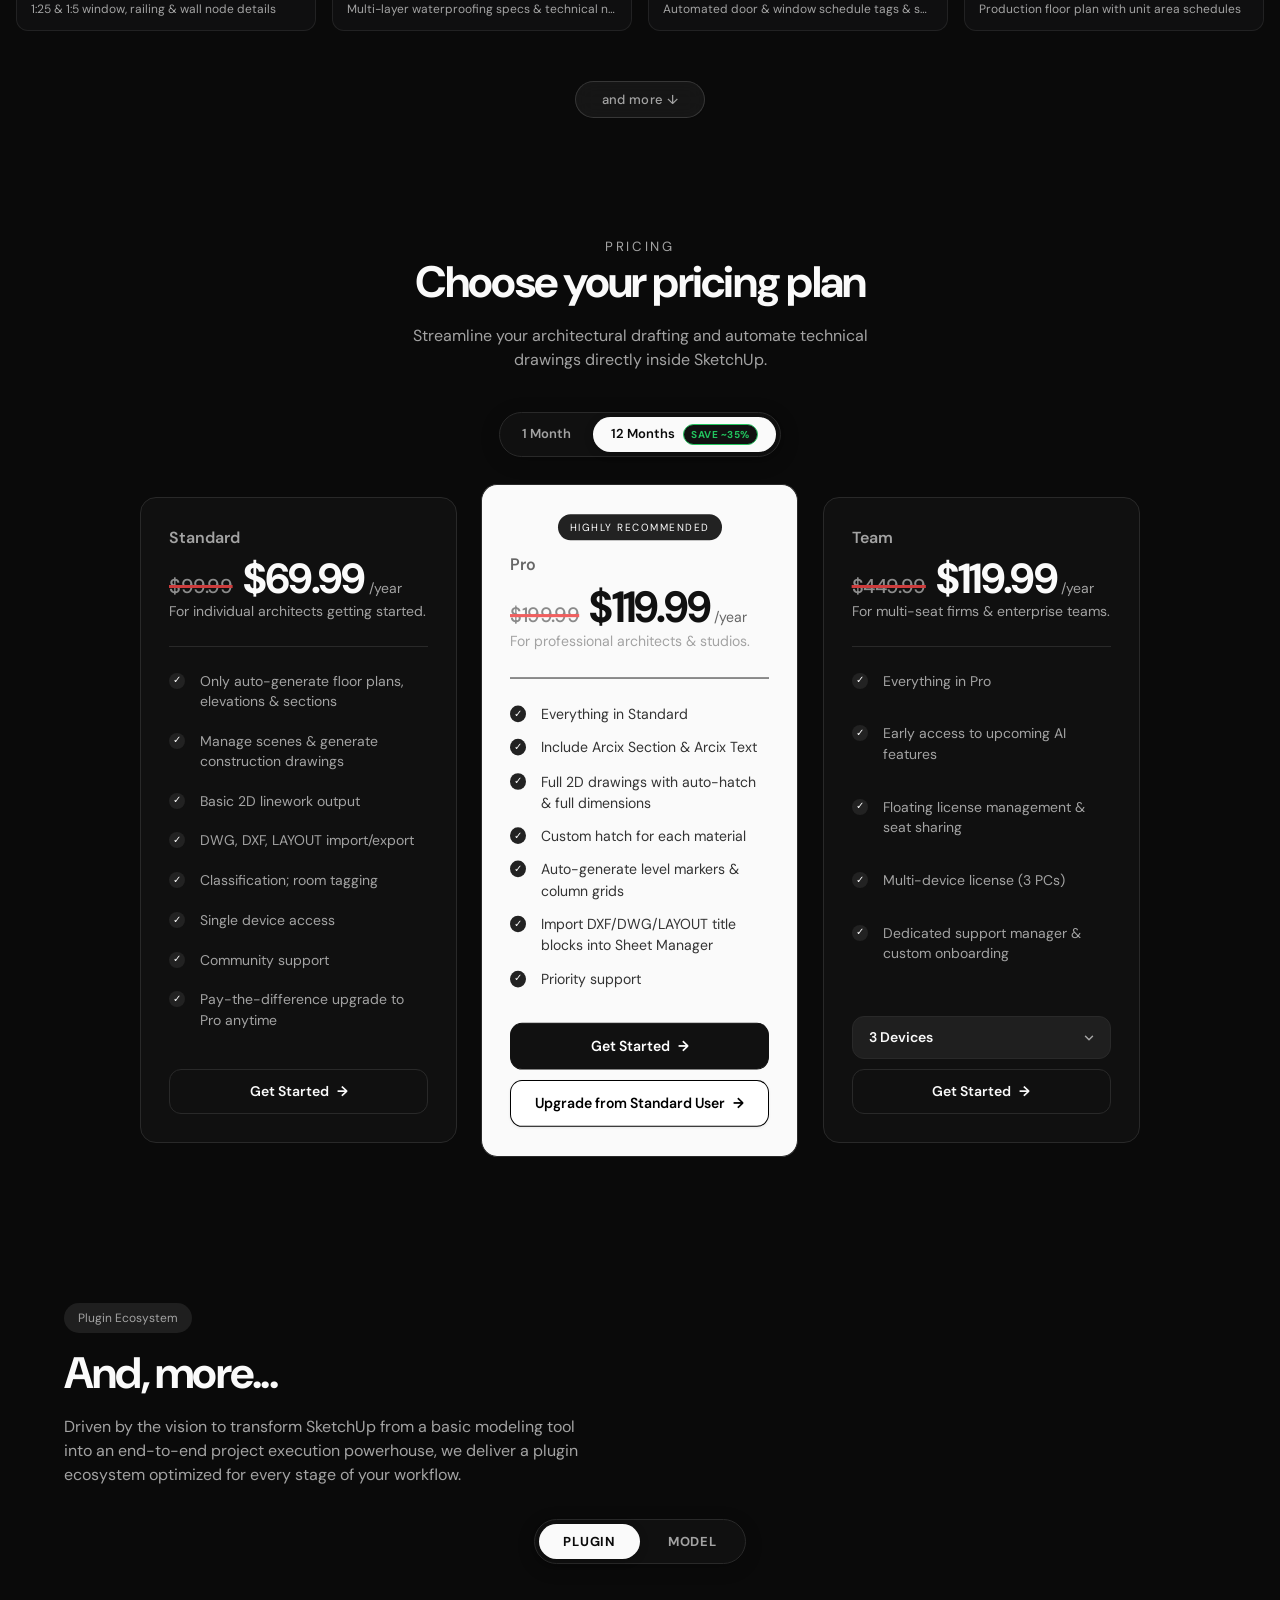
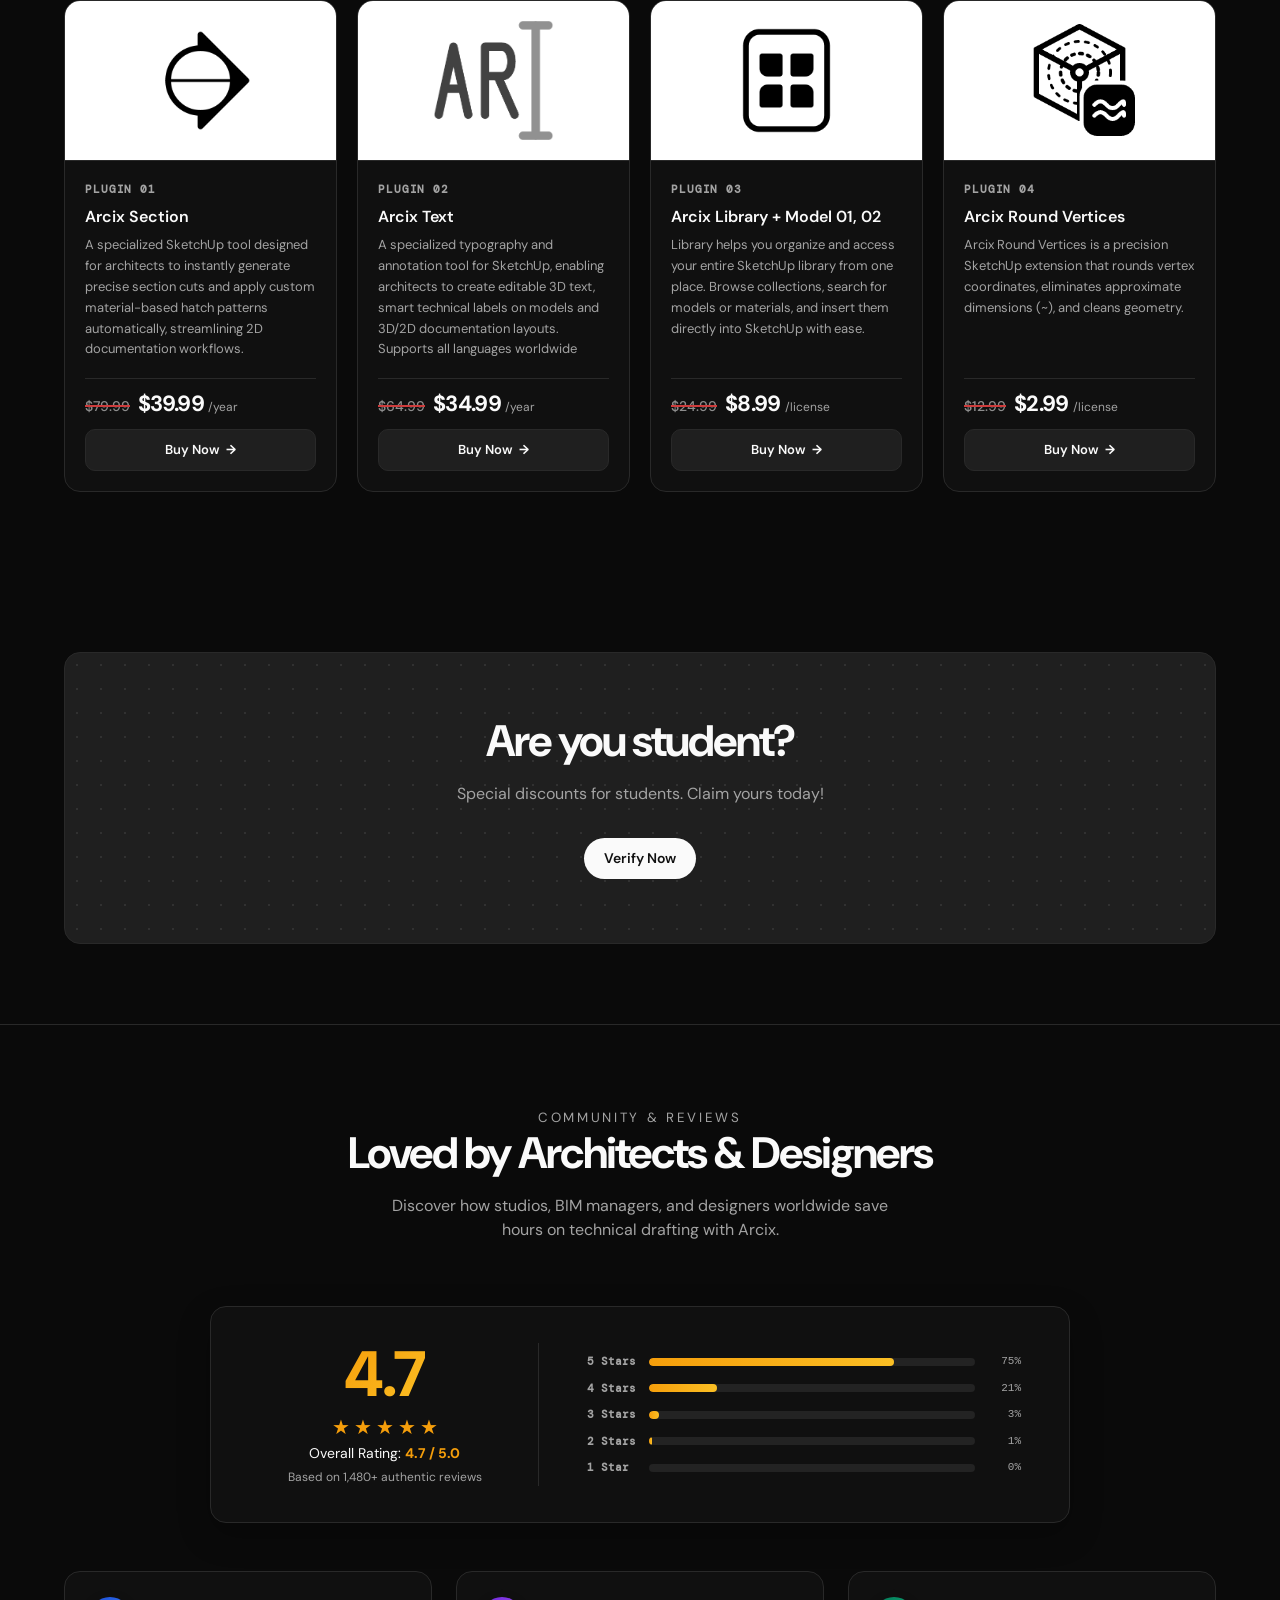
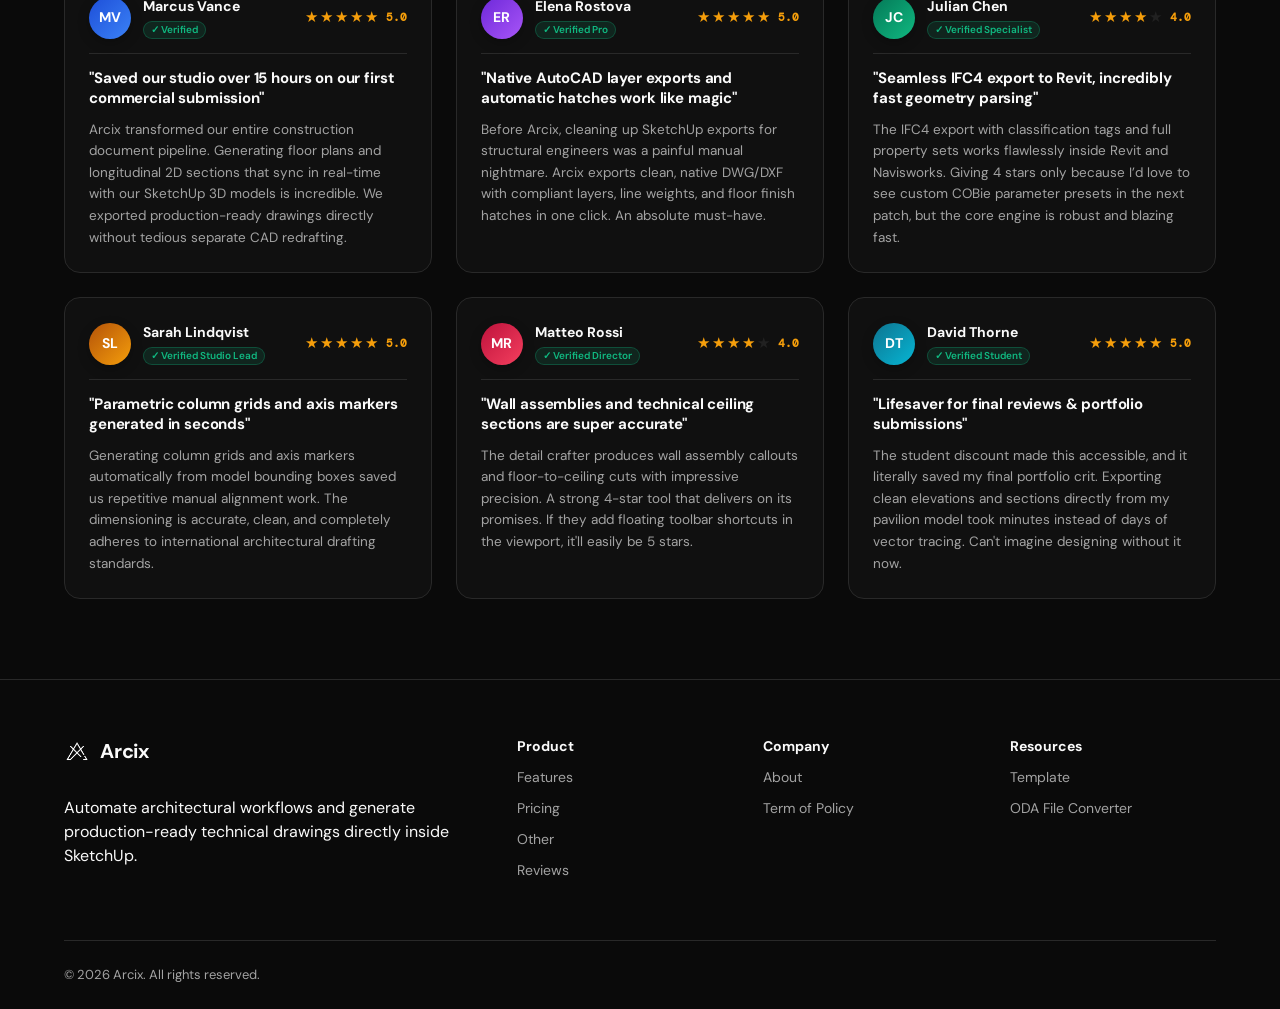
==== commit 01bded06: "Add files via upload" ====
--- a/index.html
+++ b/index.html
@@ -52,11 +52,11 @@
 
         <div class="features-grid">
           <!-- 1. Auto Column Grid -->
-          <article class="feature-card" data-full-img="image/resource/auto%20column%20grid.jpg"
+          <article class="feature-card" data-full-img="image/resource/auto%20column%20grid.png"
             data-title="Auto Column Grid" data-tag="Grids &amp; Axes"
             data-desc="Automatically generates structural coordinate grids, axis bubbles, and dimension spacing references aligned with columns and walls in 1 click.">
             <div class="feature-card-media">
-              <img src="image/resource/auto%20column%20grid.jpg" alt="Auto Column Grid feature in SketchUp"
+              <img src="image/resource/auto%20column%20grid.png" alt="Auto Column Grid feature in SketchUp"
                 loading="lazy" />
               <span class="feature-tag">Grids &amp; Axes</span>
               <button class="feature-zoom-btn" type="button" aria-label="Preview Auto Column Grid">
@@ -71,7 +71,7 @@
             </div>
             <div class="feature-card-body">
               <h3 class="feature-card-title">Auto Column Grid</h3>
-              <p class="feature-card-desc">Automatic structural grids &amp; axis bubbles</p>
+              <p class="feature-card-desc">Structural coordinate grids &amp; axis bubbles</p>
             </div>
           </article>
 
@@ -95,16 +95,16 @@
             </div>
             <div class="feature-card-body">
               <h3 class="feature-card-title">Auto Grid Level</h3>
-              <p class="feature-card-desc">Floor level datums &amp; elevation markers</p>
+              <p class="feature-card-desc">Multi-story datums &amp; elevation benchmarks</p>
             </div>
           </article>
 
           <!-- 3. Manager Dimension -->
-          <article class="feature-card" data-full-img="image/resource/manager%20dimension.jpg"
+          <article class="feature-card" data-full-img="image/resource/manager%20dimension.png"
             data-title="Manager Dimension" data-tag="Dimensions"
             data-desc="Intelligent multi-layer continuous chain dimensioning and automated dimension style management for technical drawings.">
             <div class="feature-card-media">
-              <img src="image/resource/manager%20dimension.jpg" alt="Manager Dimension feature in SketchUp"
+              <img src="image/resource/manager%20dimension.png" alt="Manager Dimension feature in SketchUp"
                 loading="lazy" />
               <span class="feature-tag">Dimensions</span>
               <button class="feature-zoom-btn" type="button" aria-label="Preview Manager Dimension">
@@ -119,16 +119,16 @@
             </div>
             <div class="feature-card-body">
               <h3 class="feature-card-title">Manager Dimension</h3>
-              <p class="feature-card-desc">Smart multi-layer chain dimensioning</p>
+              <p class="feature-card-desc">Continuous multi-layer chain dimensioning</p>
             </div>
           </article>
 
           <!-- 4. Auto Hatch -->
-          <article class="feature-card" data-full-img="image/resource/Auto%20Hatch.jpg" data-title="Auto Hatch"
+          <article class="feature-card" data-full-img="image/resource/Auto%20Hatch.png" data-title="Auto Hatch"
             data-tag="Hatching"
             data-desc="Automated material hatching for cut walls, floor slabs, structural sections, and architectural components.">
             <div class="feature-card-media">
-              <img src="image/resource/Auto%20Hatch.jpg" alt="Auto Hatch feature in SketchUp" loading="lazy" />
+              <img src="image/resource/Auto%20Hatch.png" alt="Auto Hatch feature in SketchUp" loading="lazy" />
               <span class="feature-tag">Hatching</span>
               <button class="feature-zoom-btn" type="button" aria-label="Preview Auto Hatch">
                 <svg width="14" height="14" viewBox="0 0 24 24" fill="none" stroke="currentColor" stroke-width="2"
@@ -142,18 +142,20 @@
             </div>
             <div class="feature-card-body">
               <h3 class="feature-card-title">Auto Hatch</h3>
-              <p class="feature-card-desc">Architectural section &amp; material hatching</p>
-            </div>
-          </article>
-
-          <!-- 5. Clip Masking -->
-          <article class="feature-card" data-full-img="image/resource/Clip_masking.jpg" data-title="Clip Masking"
-            data-tag="Sections"
-            data-desc="Smart section boundary cropping and background spatial masking without hiding model elements manually.">
+              <p class="feature-card-desc">Solid cut wall fills &amp; pattern hatching</p>
+            </div>
+          </article>
+
+          <!-- 5. Construction Details (Replaces Clip Masking) -->
+          <article class="feature-card" data-full-img="image/resource/Clip_masking.jpg"
+            data-title="Construction Details" data-tag="Detail Sections"
+            data-desc="Automated generation of enlarged architectural construction details, including window assemblies, balcony railings, waterproof curbs, and corner bead profiles.">
             <div class="feature-card-media">
-              <img src="image/resource/Clip_masking.jpg" alt="Clip Masking feature in SketchUp" loading="lazy" />
-              <span class="feature-tag">Sections</span>
-              <button class="feature-zoom-btn" type="button" aria-label="Preview Clip Masking">
+              <img src="image/resource/Clip_masking.jpg"
+                alt="Architectural construction detail callouts for windows, railings, and wall nodes in SketchUp"
+                loading="lazy" />
+              <span class="feature-tag">Detail Sections</span>
+              <button class="feature-zoom-btn" type="button" aria-label="Preview Construction Details">
                 <svg width="14" height="14" viewBox="0 0 24 24" fill="none" stroke="currentColor" stroke-width="2"
                   stroke-linecap="round" stroke-linejoin="round">
                   <circle cx="11" cy="11" r="8"></circle>
@@ -164,19 +166,21 @@
               </button>
             </div>
             <div class="feature-card-body">
-              <h3 class="feature-card-title">Clip Masking</h3>
-              <p class="feature-card-desc">Smart section cropping &amp; boundary masking</p>
-            </div>
-          </article>
-
-          <!-- 6. Scene Details -->
-          <article class="feature-card" data-full-img="image/resource/Scene-Details.jpg" data-title="Scene Details"
-            data-tag="Detail Views"
-            data-desc="One-click extraction of enlarged architectural details, wall assemblies, and structural construction nodes.">
+              <h3 class="feature-card-title">Construction Details</h3>
+              <p class="feature-card-desc">1:25 &amp; 1:5 window, railing &amp; wall node details</p>
+            </div>
+          </article>
+
+          <!-- 6. Waterproofing Details (Replaces Scene Details) -->
+          <article class="feature-card" data-full-img="image/resource/Scene-Details.jpg"
+            data-title="Waterproofing Details" data-tag="Material Specs"
+            data-desc="Standardized technical specification callouts for multi-layer waterproofing assemblies across balconies, pools, and roofs with layer thickness notes.">
             <div class="feature-card-media">
-              <img src="image/resource/Scene-Details.jpg" alt="Scene Details feature in SketchUp" loading="lazy" />
-              <span class="feature-tag">Detail Views</span>
-              <button class="feature-zoom-btn" type="button" aria-label="Preview Scene Details">
+              <img src="image/resource/Scene-Details.jpg"
+                alt="Standardized waterproofing details and construction specifications in SketchUp"
+                loading="lazy" />
+              <span class="feature-tag">Material Specs</span>
+              <button class="feature-zoom-btn" type="button" aria-label="Preview Waterproofing Details">
                 <svg width="14" height="14" viewBox="0 0 24 24" fill="none" stroke="currentColor" stroke-width="2"
                   stroke-linecap="round" stroke-linejoin="round">
                   <circle cx="11" cy="11" r="8"></circle>
@@ -187,20 +191,20 @@
               </button>
             </div>
             <div class="feature-card-body">
-              <h3 class="feature-card-title">Scene Details</h3>
-              <p class="feature-card-desc">Architectural detail callouts &amp; scenes</p>
-            </div>
-          </article>
-
-          <!-- 7. Detailed room-by-room layout -->
-          <article class="feature-card" data-full-img="image/resource/Detailed%20room-by-room%20layout.jpg"
-            data-title="Room-by-Room Layout" data-tag="Space Plans"
-            data-desc="Automated space isolation, room elevations, and interior layout drafting sheets generated directly from your 3D model.">
+              <h3 class="feature-card-title">Waterproofing Details</h3>
+              <p class="feature-card-desc">Multi-layer waterproofing specs &amp; technical notes</p>
+            </div>
+          </article>
+
+          <!-- 7. Door & Window Tagging (Floor Plan With Doors) -->
+          <article class="feature-card" data-full-img="image/resource/Floor%20plan%20with%20doors.png"
+            data-title="Door &amp; Window Tagging" data-tag="Opening Tags"
+            data-desc="Comprehensive floor plan documentation with automated door and window type tagging, opening swings, and layout dimensions.">
             <div class="feature-card-media">
-              <img src="image/resource/Detailed%20room-by-room%20layout.jpg"
-                alt="Detailed room-by-room layout feature in SketchUp" loading="lazy" />
-              <span class="feature-tag">Space Plans</span>
-              <button class="feature-zoom-btn" type="button" aria-label="Preview Room-by-Room Layout">
+              <img src="image/resource/Floor%20plan%20with%20doors.png"
+                alt="Automated door and window tagging on architectural floor plan in SketchUp" loading="lazy" />
+              <span class="feature-tag">Opening Tags</span>
+              <button class="feature-zoom-btn" type="button" aria-label="Preview Door and Window Tagging">
                 <svg width="14" height="14" viewBox="0 0 24 24" fill="none" stroke="currentColor" stroke-width="2"
                   stroke-linecap="round" stroke-linejoin="round">
                   <circle cx="11" cy="11" r="8"></circle>
@@ -211,20 +215,21 @@
               </button>
             </div>
             <div class="feature-card-body">
-              <h3 class="feature-card-title">Room Layouts</h3>
-              <p class="feature-card-desc">Interior room documentation &amp; plan sheets</p>
-            </div>
-          </article>
-
-          <!-- 8. Construction Drawing -->
+              <h3 class="feature-card-title">Door &amp; Window Tagging</h3>
+              <p class="feature-card-desc">Automated door &amp; window schedule tags &amp; swings</p>
+            </div>
+          </article>
+
+          <!-- 8. Master Plan & Schedules (Construction Drawing) -->
           <article class="feature-card" data-full-img="image/resource/Construction%20Drawing.jpg"
-            data-title="Construction Drawings" data-tag="Deliverables"
-            data-desc="Complete production-ready architectural technical drawing packages ready for direct submission, PDF, and DWG export.">
+            data-title="Master Plan &amp; Schedules" data-tag="Unit Schedules"
+            data-desc="Complete production-ready architectural master floor plans with automated apartment unit classifications, net area calculations (m²), and grid axes.">
             <div class="feature-card-media">
-              <img src="image/resource/Construction%20Drawing.jpg" alt="Construction Drawing feature in SketchUp"
+              <img src="image/resource/Construction%20Drawing.jpg"
+                alt="Complete architectural master floor plan with unit area schedules in SketchUp"
                 loading="lazy" />
-              <span class="feature-tag">Deliverables</span>
-              <button class="feature-zoom-btn" type="button" aria-label="Preview Construction Drawings">
+              <span class="feature-tag">Unit Schedules</span>
+              <button class="feature-zoom-btn" type="button" aria-label="Preview Master Plan and Unit Schedules">
                 <svg width="14" height="14" viewBox="0 0 24 24" fill="none" stroke="currentColor" stroke-width="2"
                   stroke-linecap="round" stroke-linejoin="round">
                   <circle cx="11" cy="11" r="8"></circle>
@@ -235,8 +240,8 @@
               </button>
             </div>
             <div class="feature-card-body">
-              <h3 class="feature-card-title">Construction Drawings</h3>
-              <p class="feature-card-desc">Production-ready technical drawing sets</p>
+              <h3 class="feature-card-title">Master Plan &amp; Schedules</h3>
+              <p class="feature-card-desc">Production floor plan with unit area schedules</p>
             </div>
           </article>
         </div>
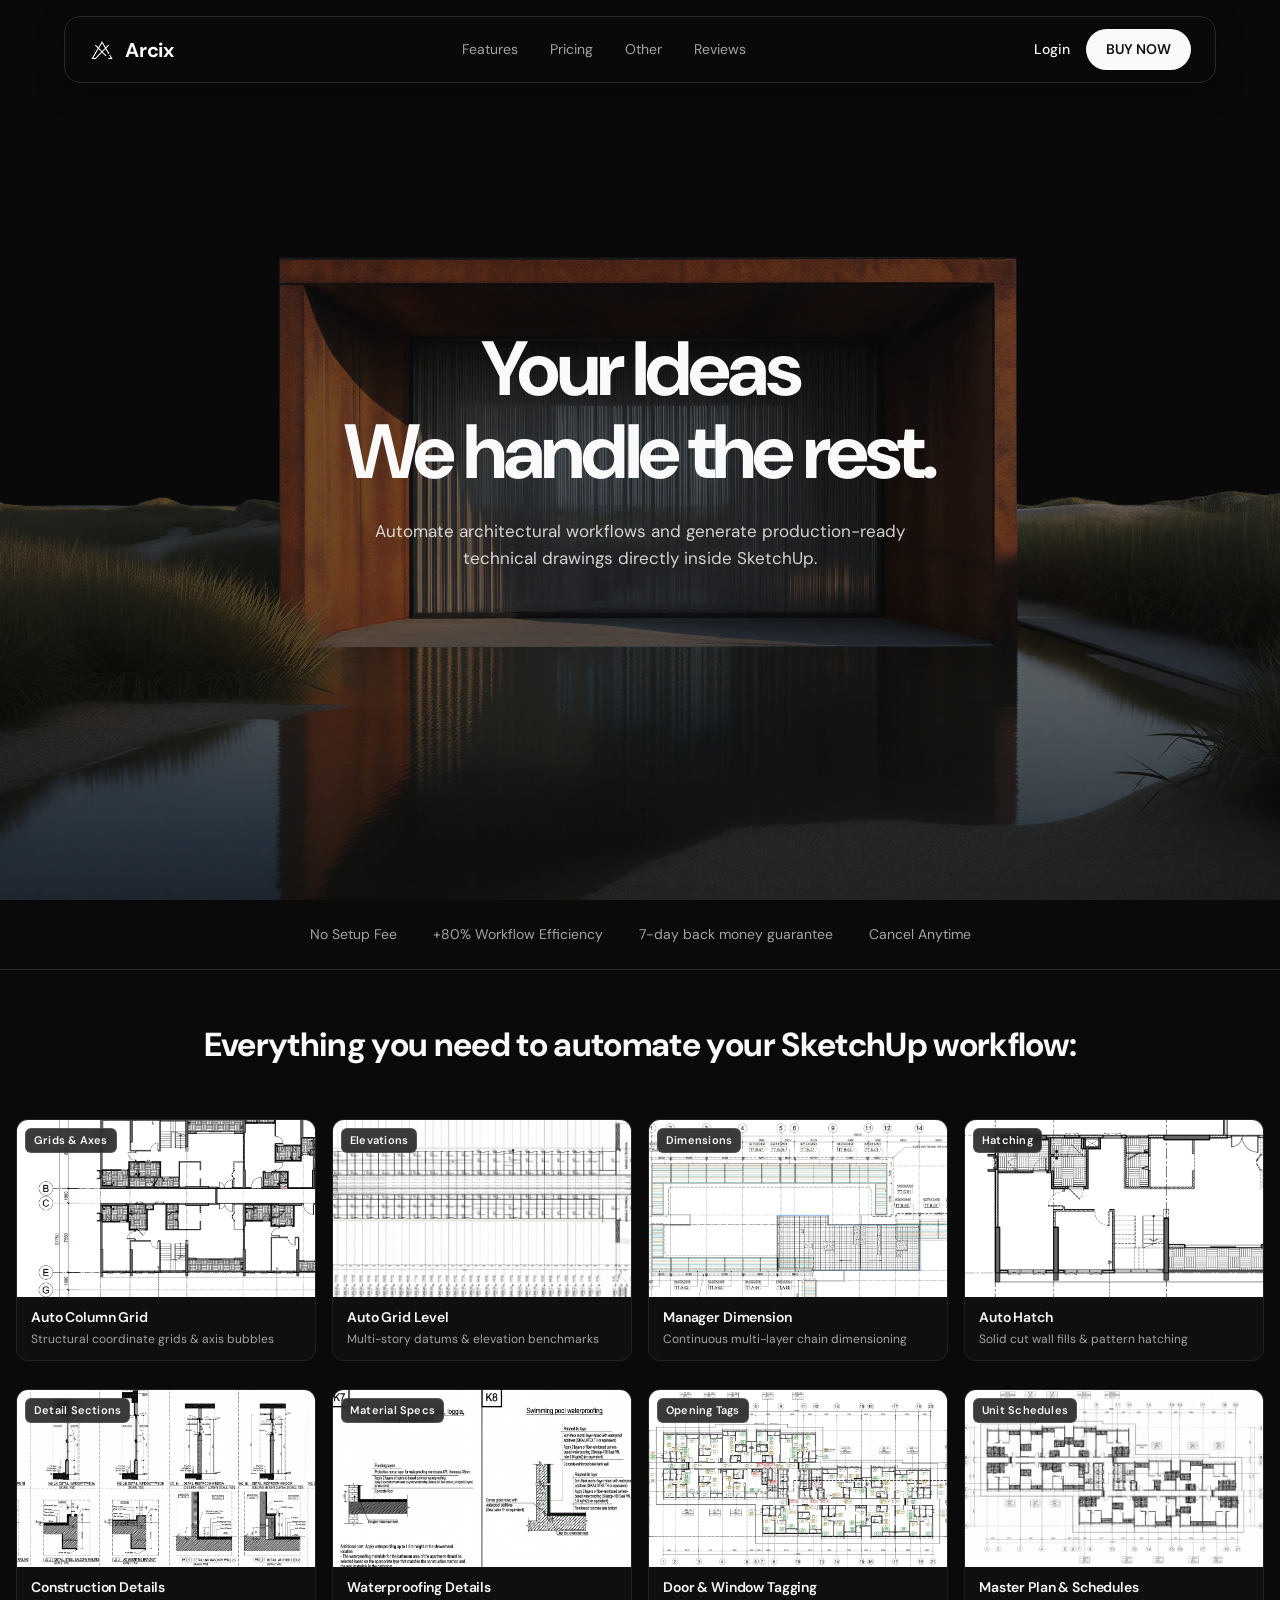
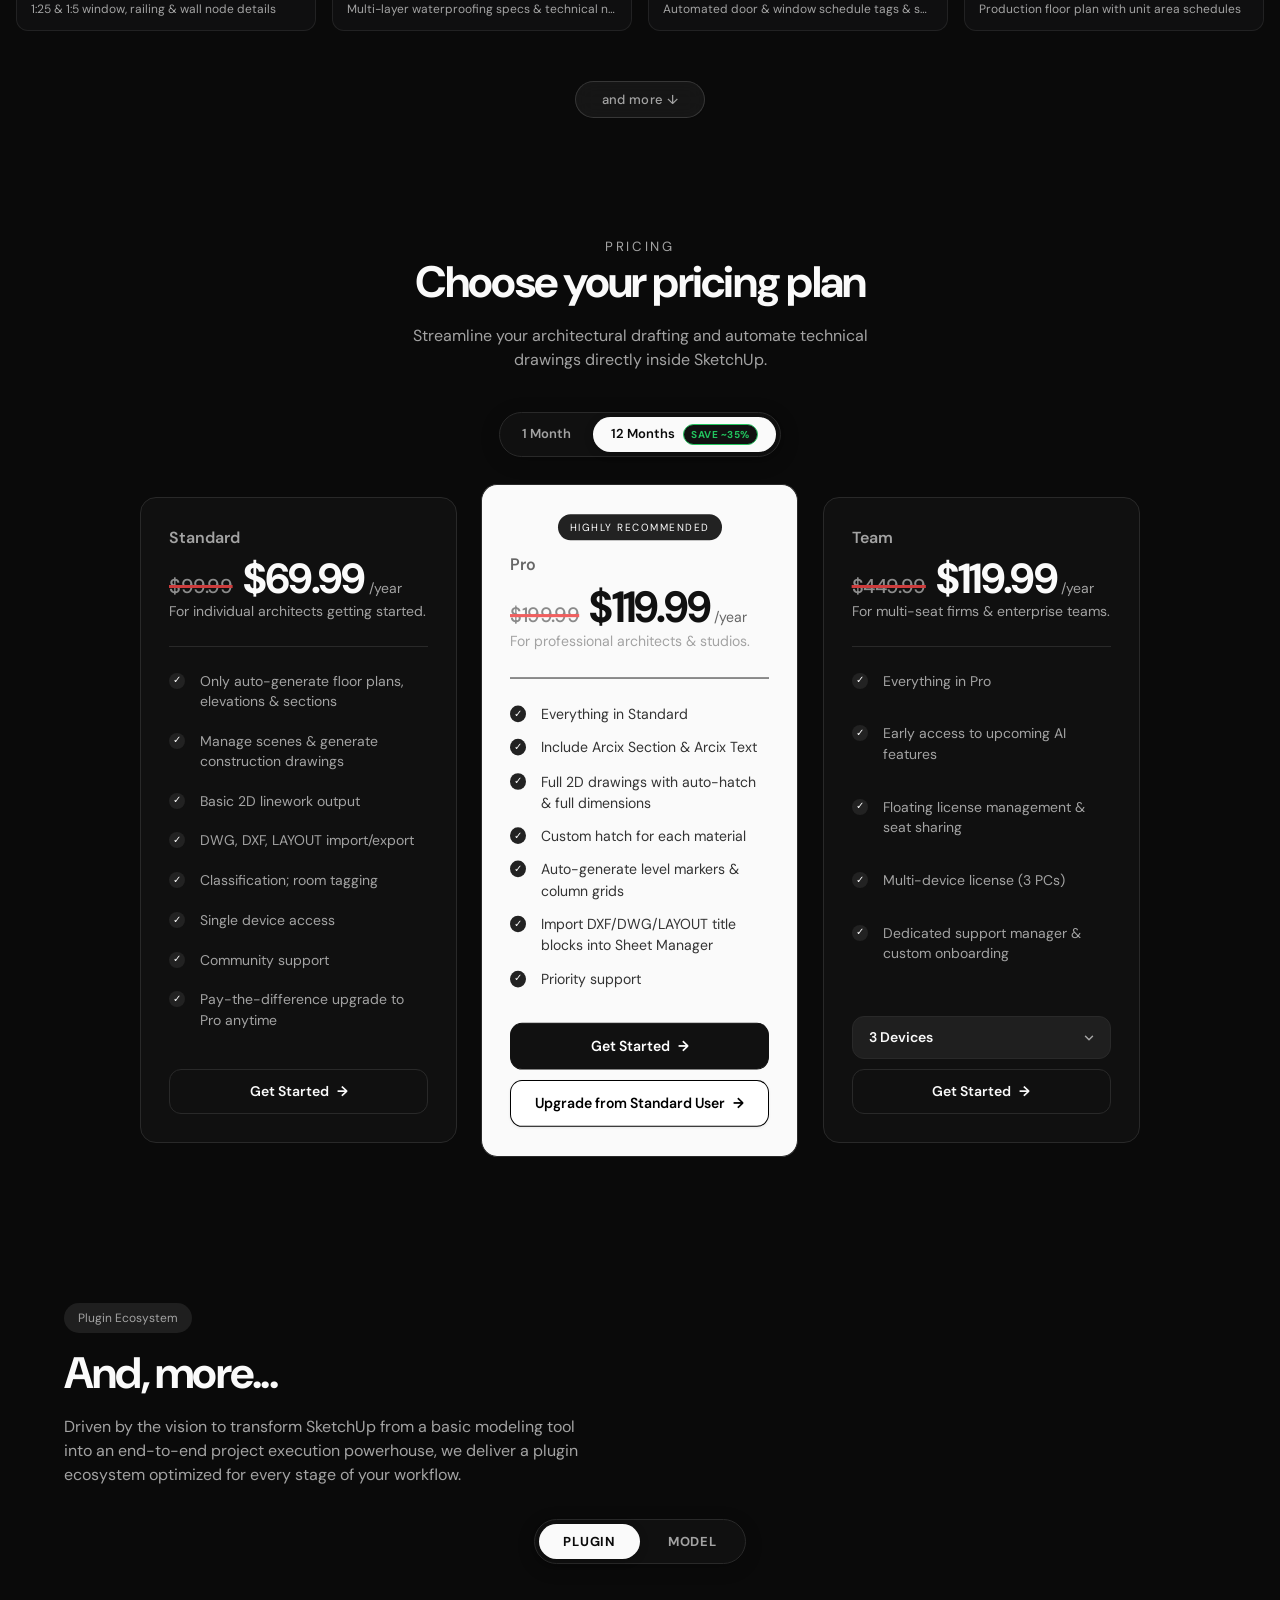
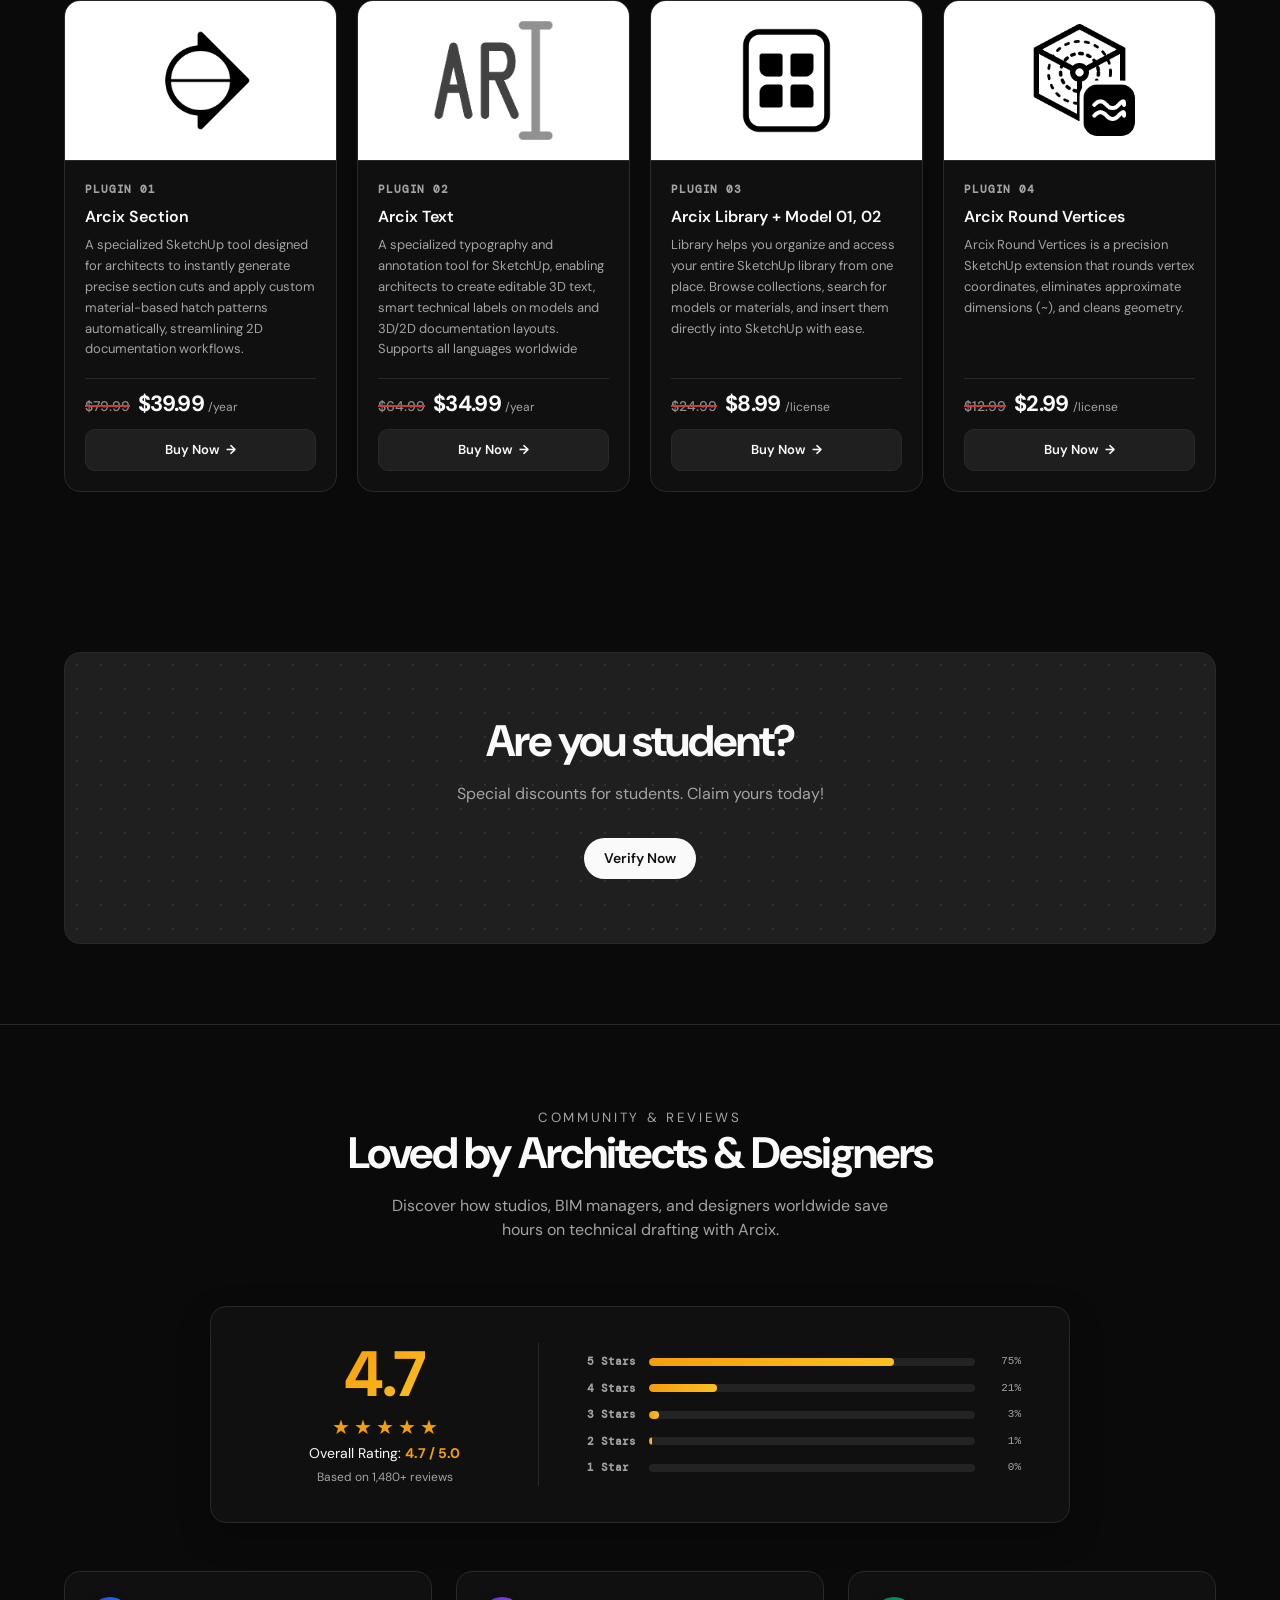
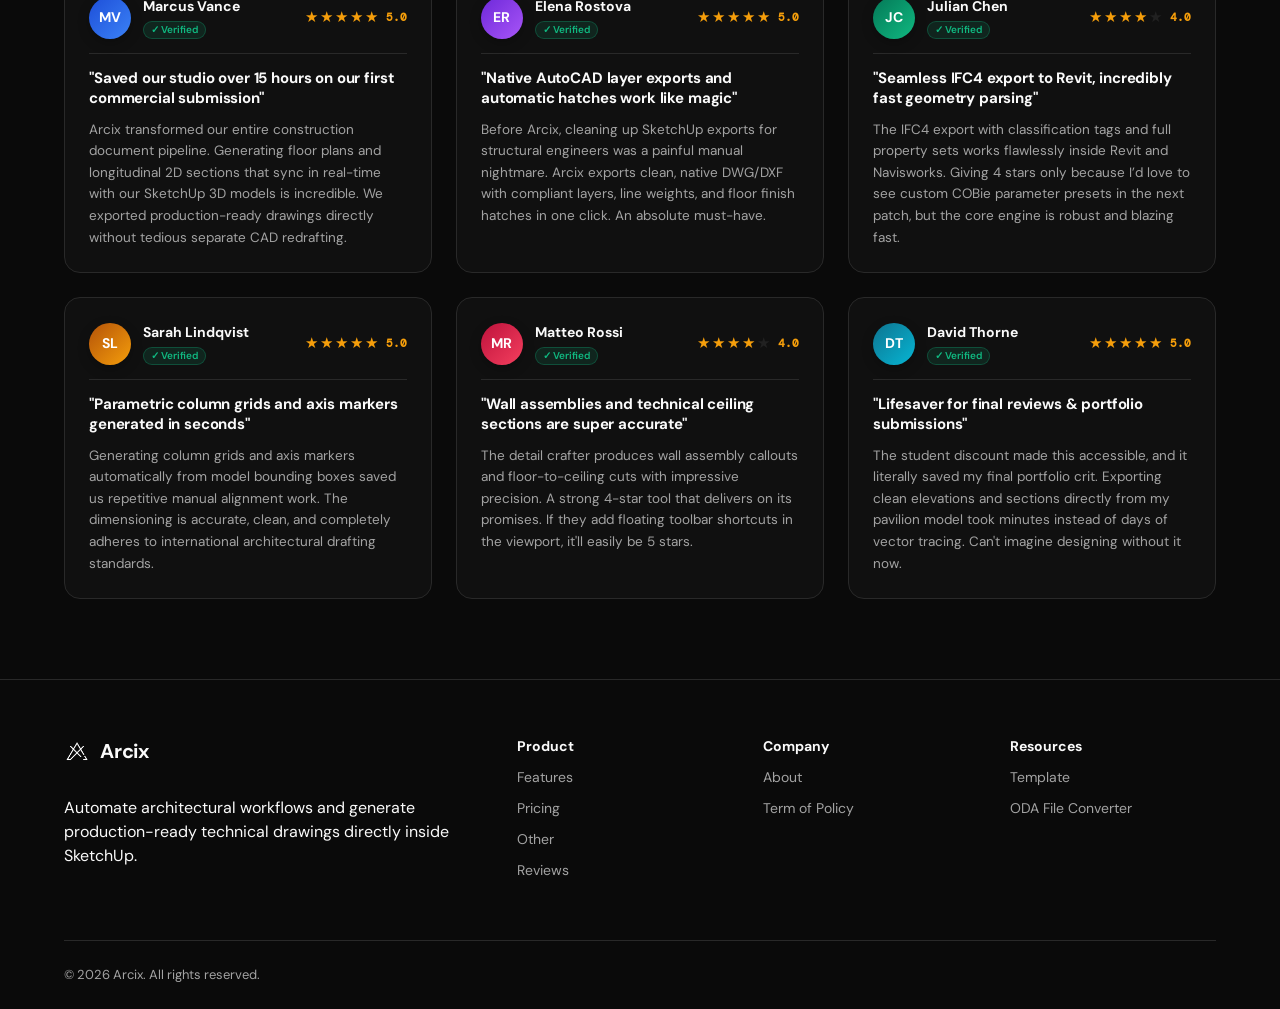
==== commit e7865030: "Add files via upload" ====
--- a/index.html
+++ b/index.html
@@ -18,8 +18,8 @@
         alt="Arcix Logo" /><span>Arcix</span></a>
     <nav aria-label="Main navigation"><a href="#features">Features</a><a href="#pricing">Pricing</a><a
         href="#other">Other</a><a href="#reviews">Reviews</a></nav>
-    <div class="header-actions"><a class="login" href="https://app.lemonsqueezy.com/my-orders/login">Log in</a><a
-        class="button button-dark" href="#pricing">BUY
+    <div class="header-actions"><a class="login" href="https://app.lemonsqueezy.com/my-orders/login">Login
+      </a><a class="button button-dark" href="#pricing">BUY
         NOW</a></div>
   </header>
 
@@ -177,8 +177,7 @@
             data-desc="Standardized technical specification callouts for multi-layer waterproofing assemblies across balconies, pools, and roofs with layer thickness notes.">
             <div class="feature-card-media">
               <img src="image/resource/Scene-Details.jpg"
-                alt="Standardized waterproofing details and construction specifications in SketchUp"
-                loading="lazy" />
+                alt="Standardized waterproofing details and construction specifications in SketchUp" loading="lazy" />
               <span class="feature-tag">Material Specs</span>
               <button class="feature-zoom-btn" type="button" aria-label="Preview Waterproofing Details">
                 <svg width="14" height="14" viewBox="0 0 24 24" fill="none" stroke="currentColor" stroke-width="2"
@@ -226,8 +225,7 @@
             data-desc="Complete production-ready architectural master floor plans with automated apartment unit classifications, net area calculations (m²), and grid axes.">
             <div class="feature-card-media">
               <img src="image/resource/Construction%20Drawing.jpg"
-                alt="Complete architectural master floor plan with unit area schedules in SketchUp"
-                loading="lazy" />
+                alt="Complete architectural master floor plan with unit area schedules in SketchUp" loading="lazy" />
               <span class="feature-tag">Unit Schedules</span>
               <button class="feature-zoom-btn" type="button" aria-label="Preview Master Plan and Unit Schedules">
                 <svg width="14" height="14" viewBox="0 0 24 24" fill="none" stroke="currentColor" stroke-width="2"
@@ -288,7 +286,9 @@
               <li>Single device access</li>
               <li>Community support</li>
               <li>Pay-the-difference upgrade to Pro anytime</li>
-            </ul><a id="standard-action-btn" href="#cta?plan=standard&period=12">Get Started <b>→</b></a>
+            </ul><a id="standard-action-btn"
+              href="https://arcix.lemonsqueezy.com/checkout/buy/95b5c9ba-c80d-4043-917a-f2e62b6a43ac">Get Started
+              <b>→</b></a>
           </article>
           <article class="price-card featured"><em>Highly Recommended</em>
             <p>Pro</p>
@@ -309,8 +309,12 @@
               <li>Priority support</li>
             </ul>
             <div class="price-actions">
-              <a id="pro-action-btn" href="#cta?plan=pro&period=12">Get Started <b>→</b></a>
-              <a class="btn-upgrade-standard" href="#cta">Upgrade from Standard User <b>→</b></a>
+              <a id="pro-action-btn"
+                href="https://arcix.lemonsqueezy.com/checkout/buy/a966a412-58dc-41f6-a380-27197b118001">Get Started
+                <b>→</b></a>
+              <a class="btn-upgrade-standard"
+                href="https://arcix.lemonsqueezy.com/checkout/buy/c53ce813-ff84-4f42-b72e-500160324b5b">Upgrade from
+                Standard User <b>→</b></a>
             </div>
           </article>
           <article class="price-card">
@@ -394,7 +398,9 @@
                       <small class="product-price-unit">/year</small>
                     </div>
                   </div>
-                  <a class="product-buy-btn" href="#cta?plugin=drafting-suite">Buy Now <b>→</b></a>
+                  <a class="product-buy-btn"
+                    href="https://arcix.lemonsqueezy.com/checkout/buy/483a67ff-4ac5-45c4-83d5-c144af9a8a26">Buy Now
+                    <b>→</b></a>
                 </div>
               </div>
             </article>
@@ -418,7 +424,9 @@
                       <small class="product-price-unit">/year</small>
                     </div>
                   </div>
-                  <a class="product-buy-btn" href="#cta?plugin=structural-grid">Buy Now <b>→</b></a>
+                  <a class="product-buy-btn"
+                    href="https://arcix.lemonsqueezy.com/checkout/buy/5834deeb-5859-4540-b480-4068f2ca1c58">Buy Now
+                    <b>→</b></a>
                 </div>
               </div>
             </article>
@@ -441,7 +449,9 @@
                       <small class="product-price-unit">/license</small>
                     </div>
                   </div>
-                  <a class="product-buy-btn" href="#cta?plugin=section-detail-crafter">Buy Now <b>→</b></a>
+                  <a class="product-buy-btn"
+                    href="https://arcix.lemonsqueezy.com/checkout/buy/ab91eb37-3446-4be2-92cb-42da2626e192">Buy Now
+                    <b>→</b></a>
                 </div>
               </div>
             </article>
@@ -464,7 +474,9 @@
                       <small class="product-price-unit">/license</small>
                     </div>
                   </div>
-                  <a class="product-buy-btn" href="#cta?plugin=bim-ifc-exporter">Buy Now <b>→</b></a>
+                  <a class="product-buy-btn"
+                    href="https://arcix.lemonsqueezy.com/checkout/buy/0513527e-0025-43e2-8d1c-7b996143e6e5">Buy Now
+                    <b>→</b></a>
                 </div>
               </div>
             </article>
@@ -616,7 +628,7 @@
               <span class="star-icon">★</span>
             </div>
             <p class="score-caption">Overall Rating: <strong>4.7 / 5.0</strong></p>
-            <span class="score-count">Based on 1,480+ authentic reviews</span>
+            <span class="score-count">Based on 1,480+ reviews</span>
           </div>
 
           <div class="score-bars">
@@ -691,7 +703,7 @@
               <div class="reviewer-avatar avatar-purple">ER</div>
               <div class="reviewer-meta">
                 <h4>Elena Rostova</h4>
-                <span class="verified-pill">✓ Verified Pro</span>
+                <span class="verified-pill">✓ Verified</span>
               </div>
               <div class="review-rating-row">
                 <div class="review-stars" aria-label="5 out of 5 stars">
@@ -716,7 +728,7 @@
               <div class="reviewer-avatar avatar-emerald">JC</div>
               <div class="reviewer-meta">
                 <h4>Julian Chen</h4>
-                <span class="verified-pill">✓ Verified Specialist</span>
+                <span class="verified-pill">✓ Verified</span>
               </div>
               <div class="review-rating-row">
                 <div class="review-stars" aria-label="4 out of 5 stars">
@@ -741,7 +753,7 @@
               <div class="reviewer-avatar avatar-amber">SL</div>
               <div class="reviewer-meta">
                 <h4>Sarah Lindqvist</h4>
-                <span class="verified-pill">✓ Verified Studio Lead</span>
+                <span class="verified-pill">✓ Verified</span>
               </div>
               <div class="review-rating-row">
                 <div class="review-stars" aria-label="5 out of 5 stars">
@@ -766,7 +778,7 @@
               <div class="reviewer-avatar avatar-rose">MR</div>
               <div class="reviewer-meta">
                 <h4>Matteo Rossi</h4>
-                <span class="verified-pill">✓ Verified Director</span>
+                <span class="verified-pill">✓ Verified</span>
               </div>
               <div class="review-rating-row">
                 <div class="review-stars" aria-label="4 out of 5 stars">
@@ -791,7 +803,7 @@
               <div class="reviewer-avatar avatar-cyan">DT</div>
               <div class="reviewer-meta">
                 <h4>David Thorne</h4>
-                <span class="verified-pill">✓ Verified Student</span>
+                <span class="verified-pill">✓ Verified</span>
               </div>
               <div class="review-rating-row">
                 <div class="review-stars" aria-label="5 out of 5 stars">
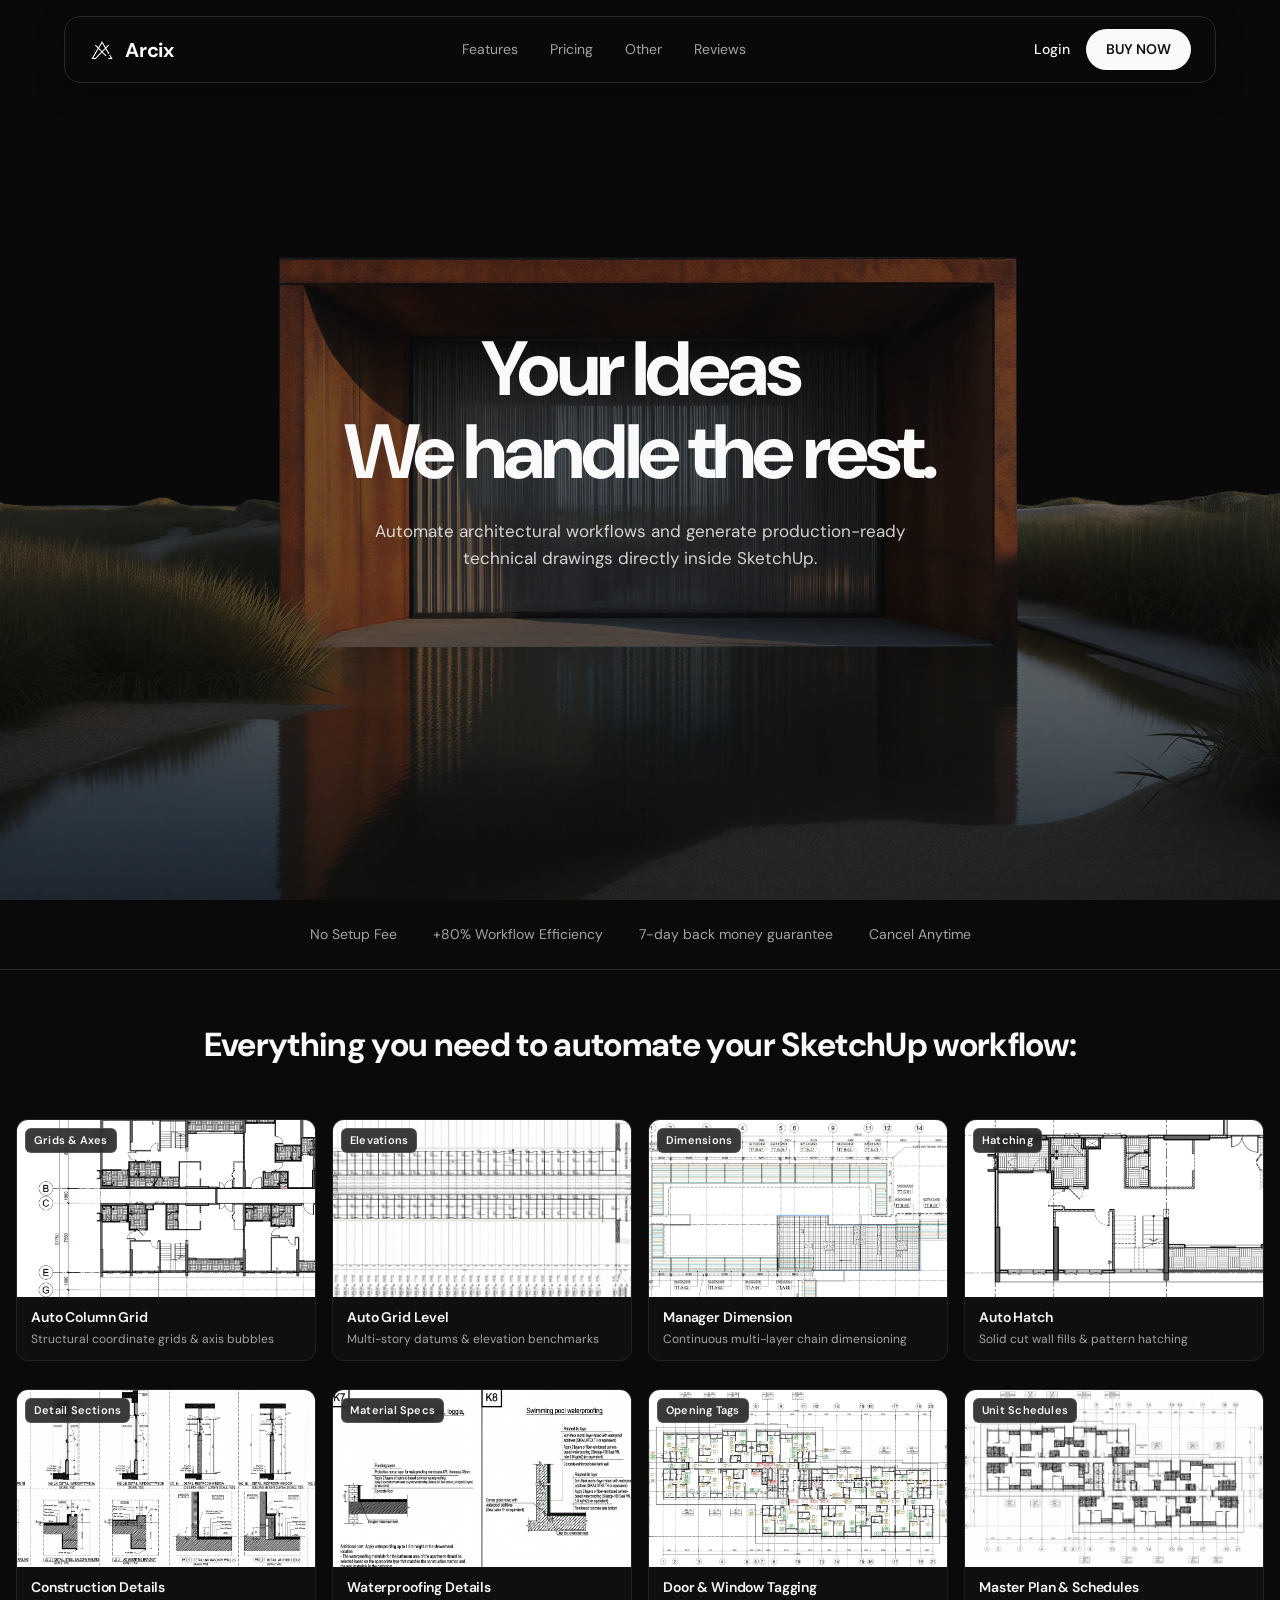
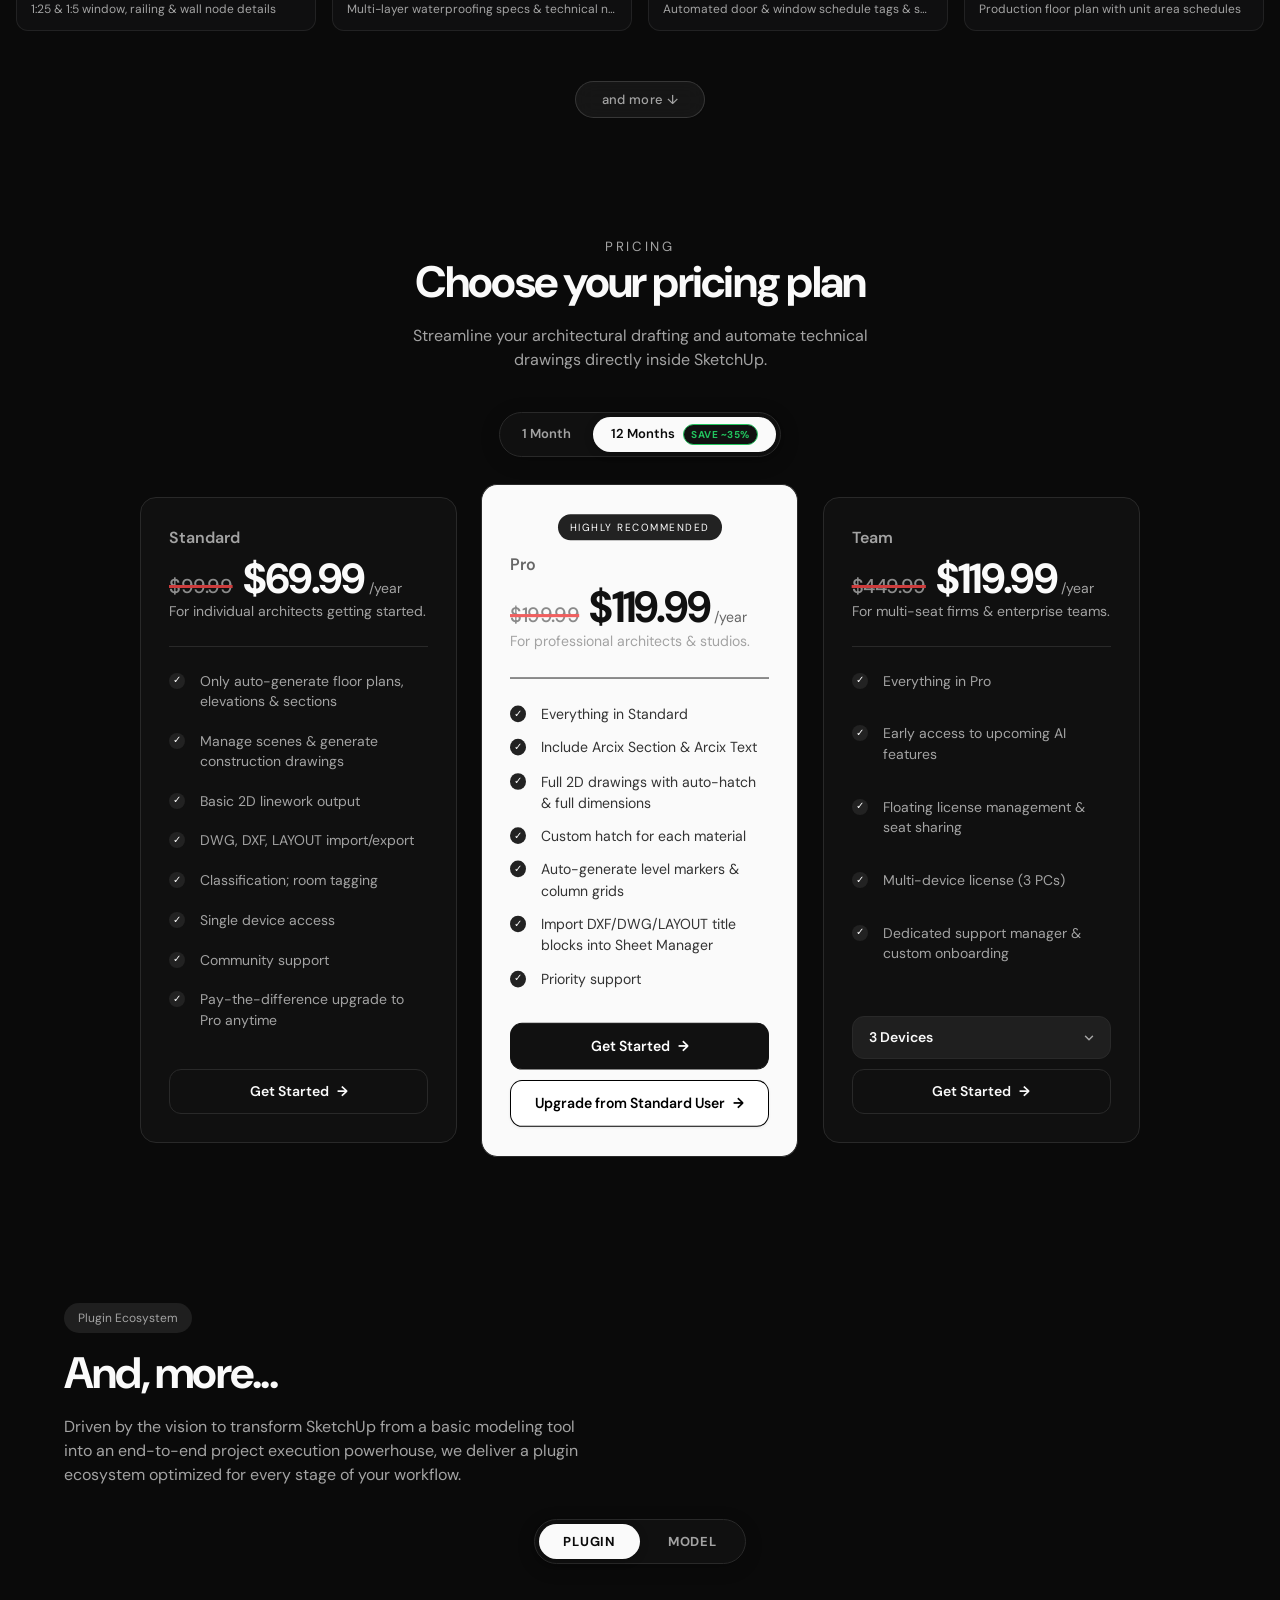
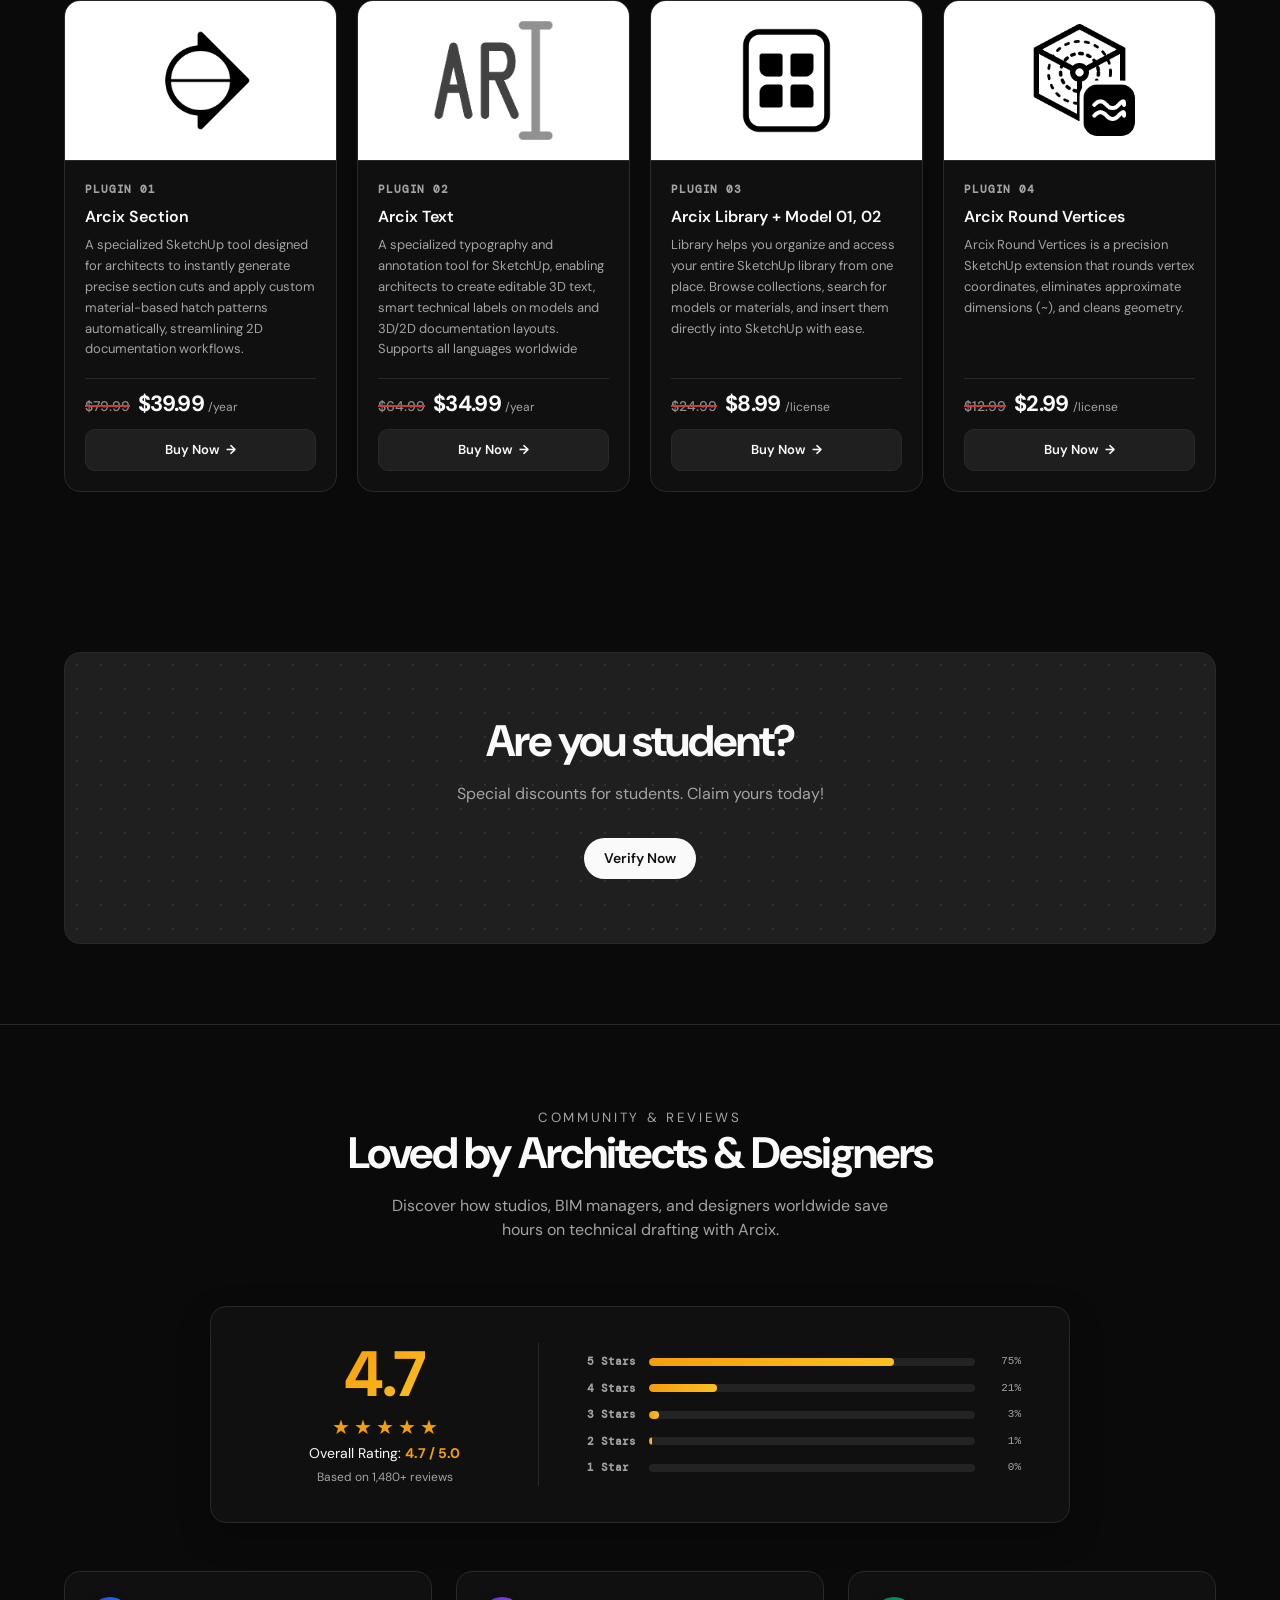
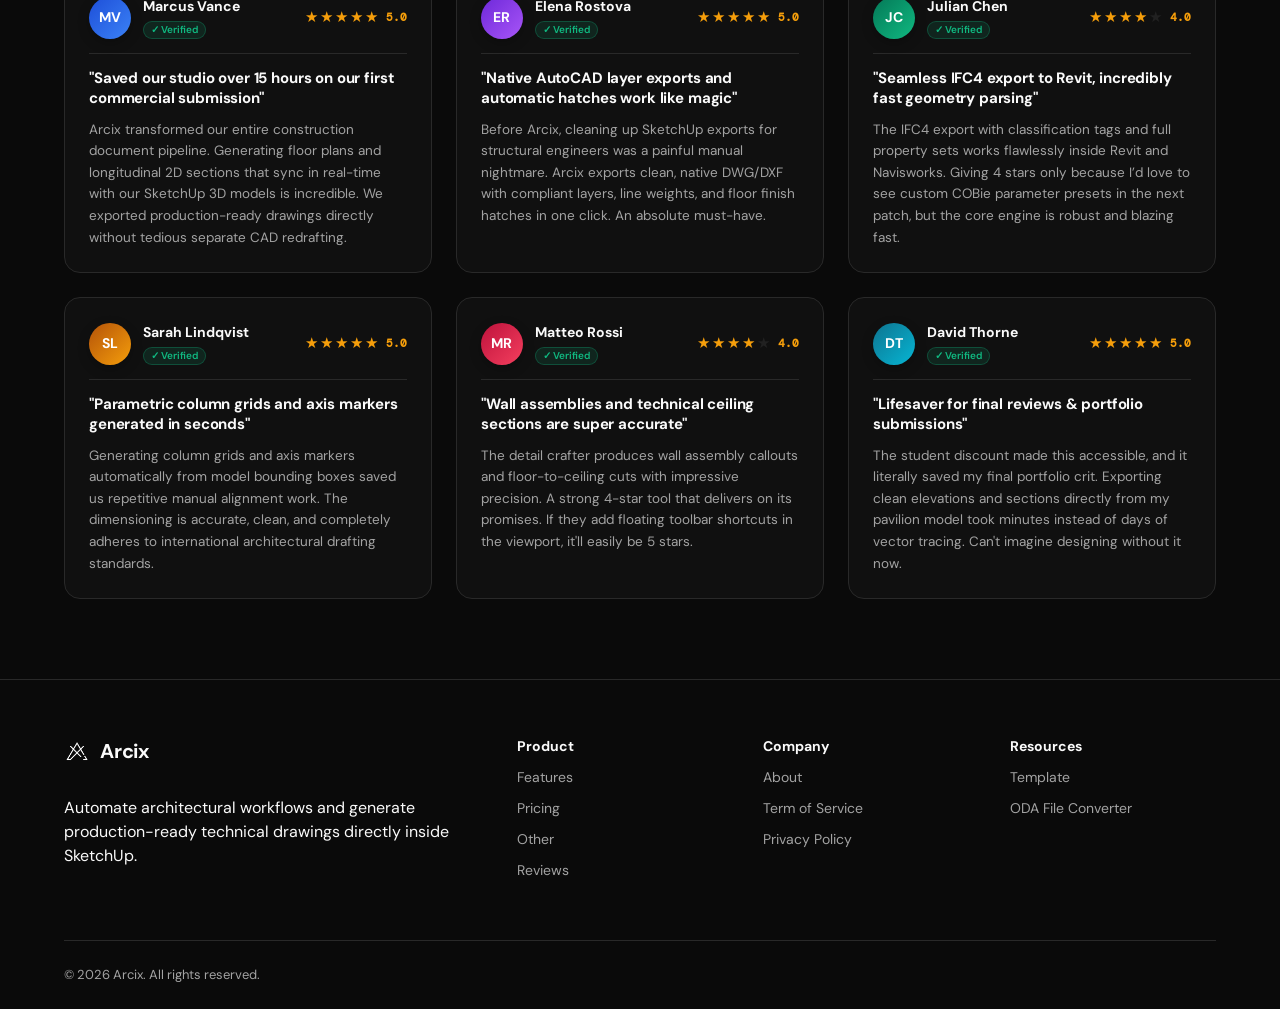
==== commit 3ad59404: "Add files via upload" ====
--- a/index.html
+++ b/index.html
@@ -839,7 +839,8 @@
             href="#reviews">Reviews</a>
         </div>
         <div>
-          <h4>Company</h4><a href="about.html">About</a><a href="terms.html">Term of Policy</a>
+          <h4>Company</h4><a href="about.html">About</a><a href="terms.html">Term of Service</a><a
+            href="privacy.html">Privacy Policy</a>
         </div>
         <div>
           <h4>Resources</h4><a href="template.html">Template</a><a href="oda-converter.html">ODA
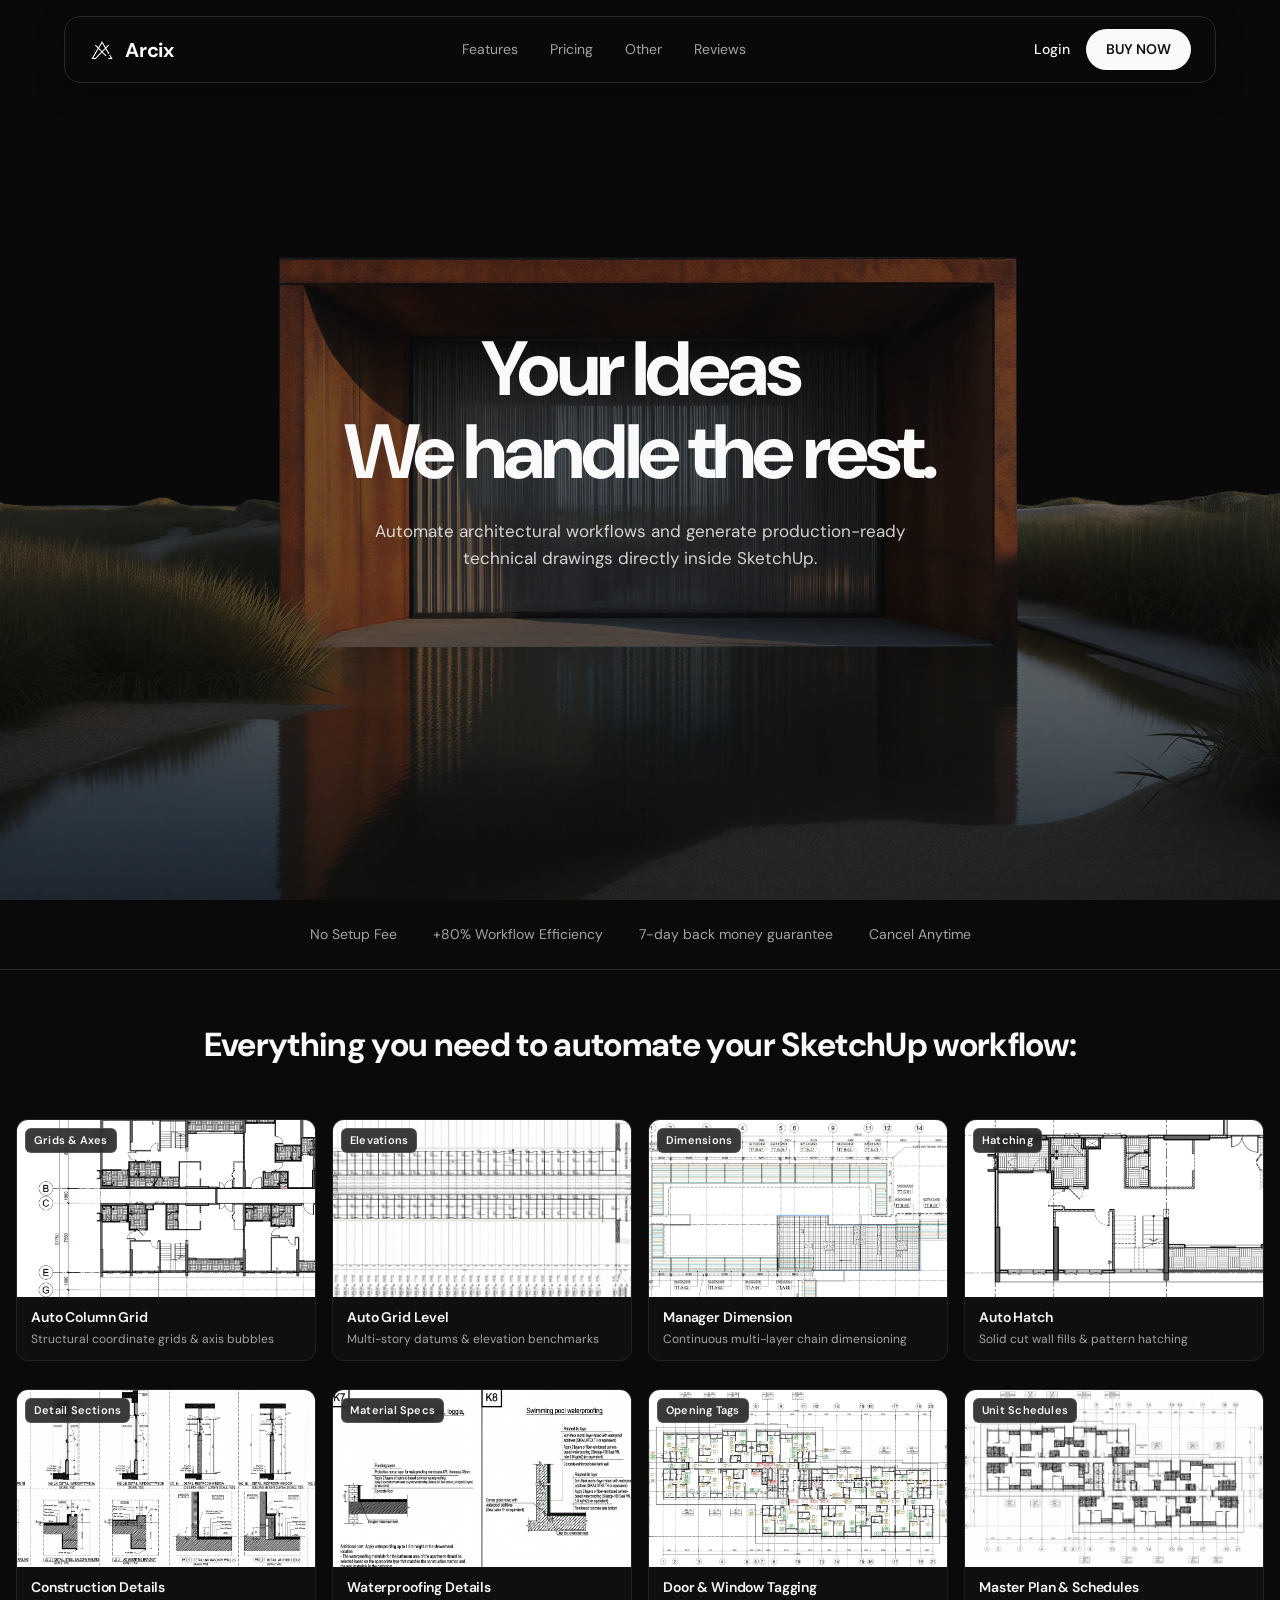
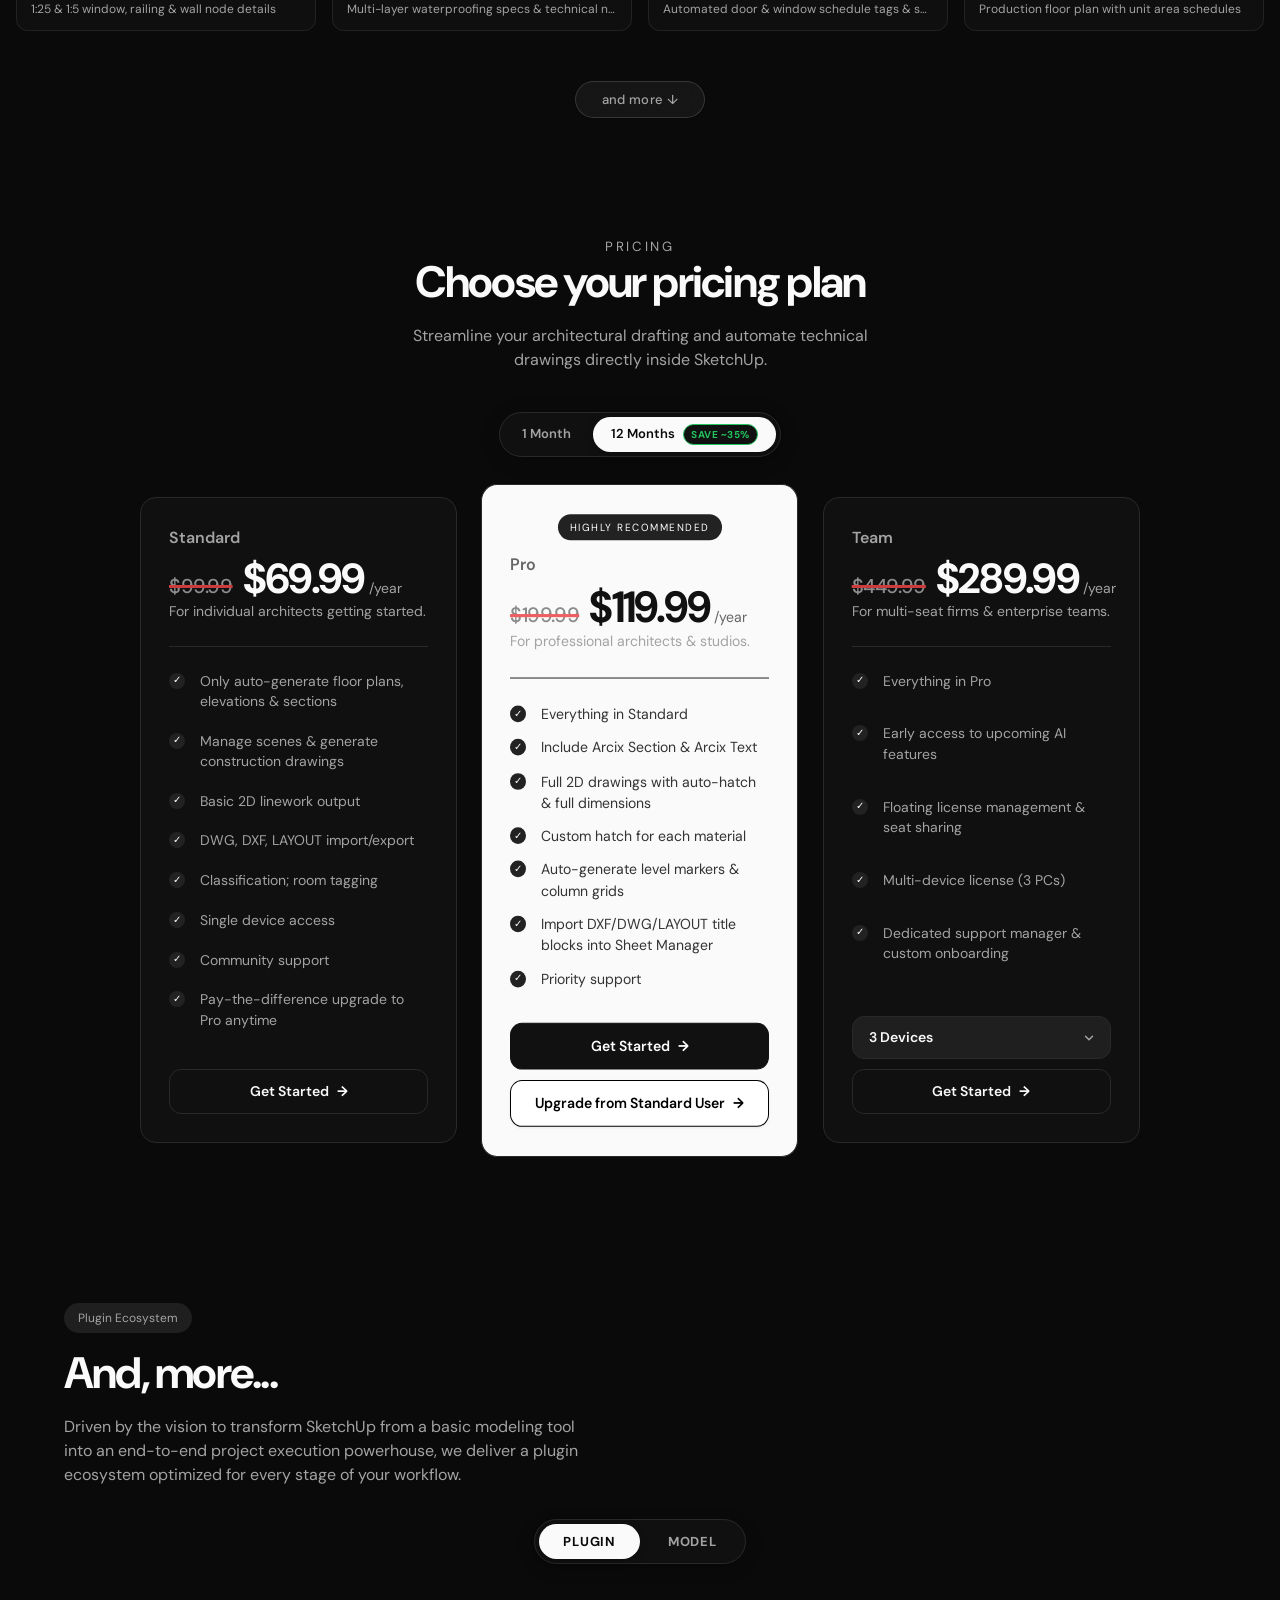
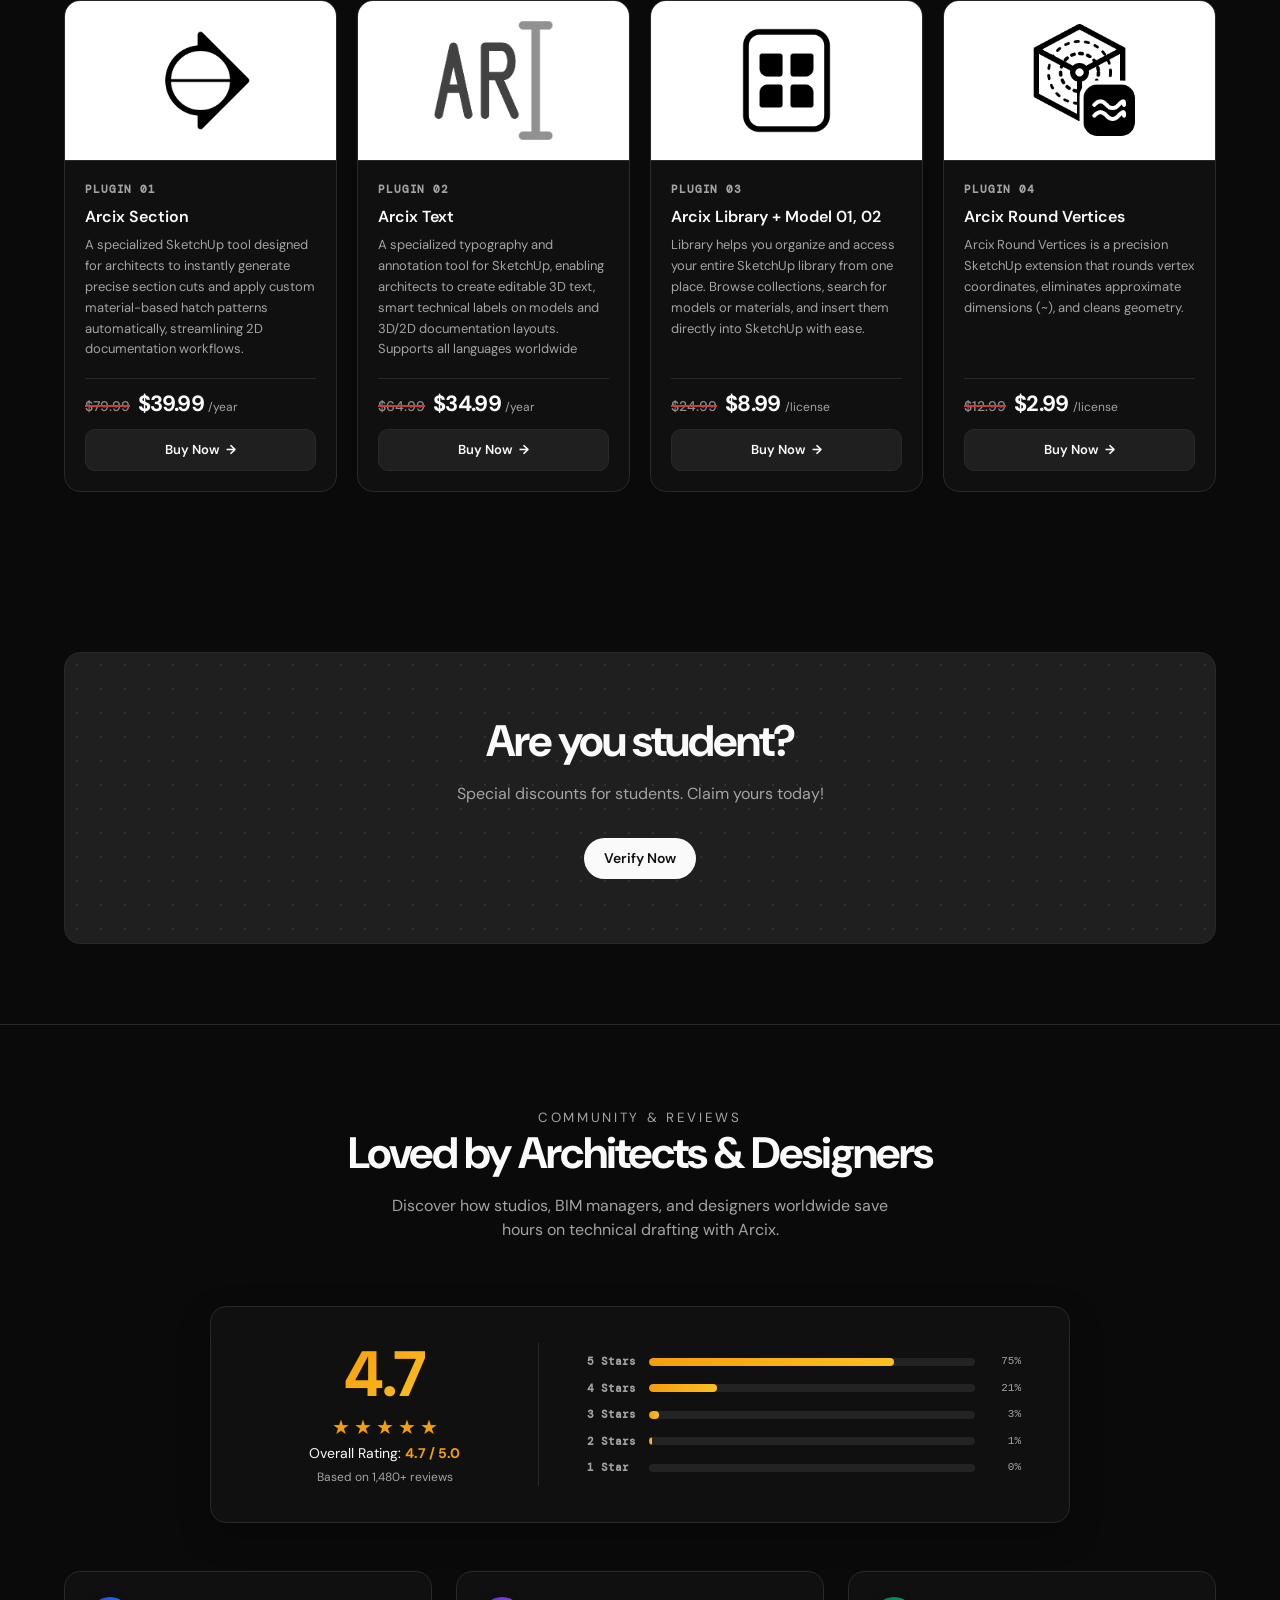
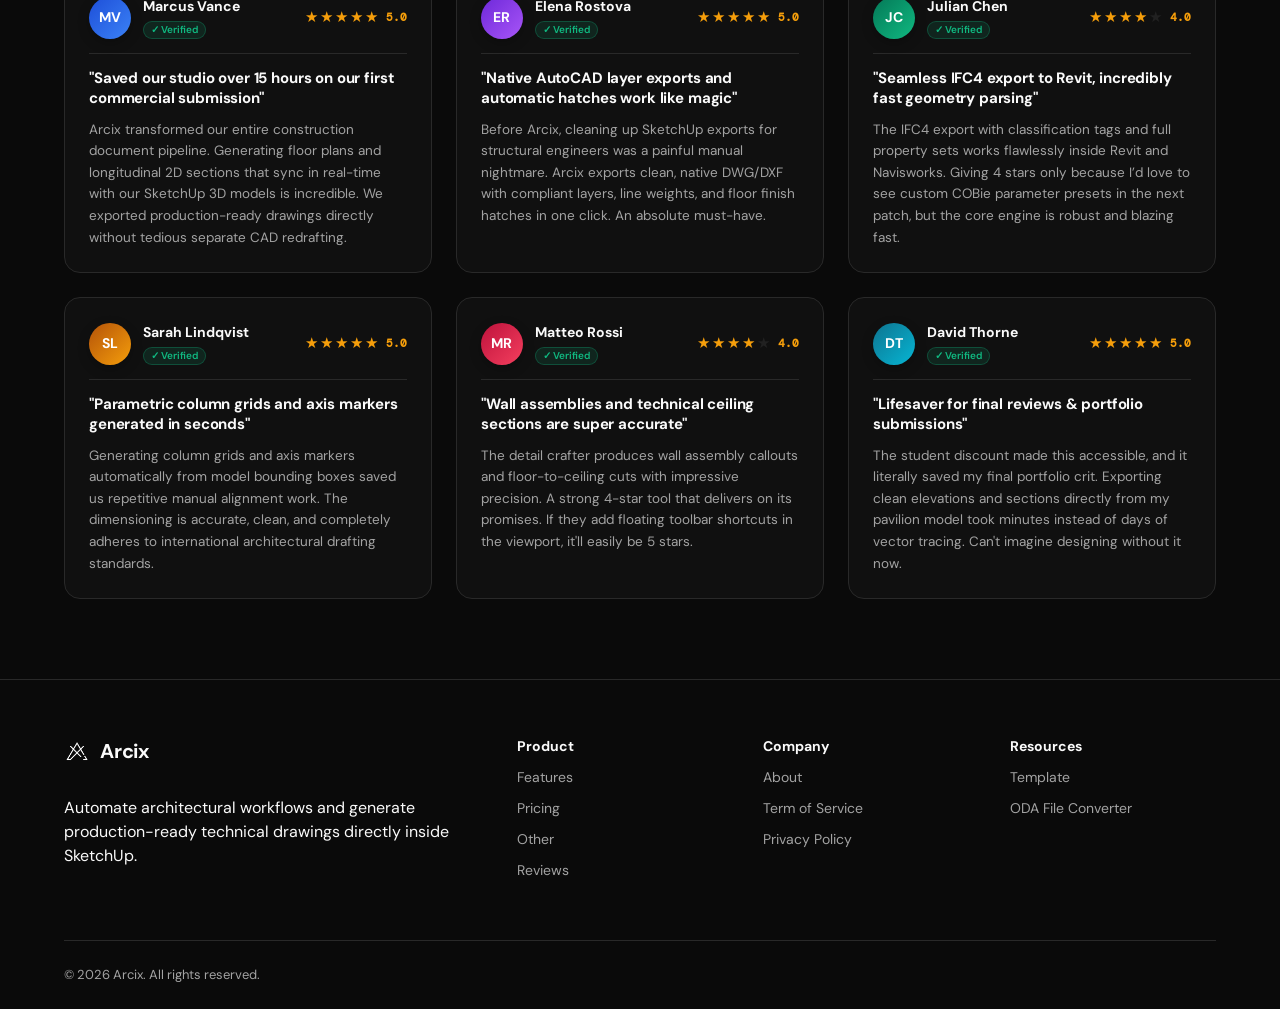
==== commit 0535efde: "Add files via upload" ====
--- a/index.html
+++ b/index.html
@@ -321,7 +321,7 @@
             <p>Team</p>
             <div class="price-val-row">
               <del class="price-original" id="ultra-original-val">$449.99</del>
-              <strong class="price-val"><span id="ultra-price-val">$119.99</span> <small class="period-text"
+              <strong class="price-val"><span id="ultra-price-val">$289.99</span> <small class="period-text"
                   id="ultra-period-val">/year</small></strong>
             </div>
             <span>For multi-seat firms &amp; enterprise teams.</span>
